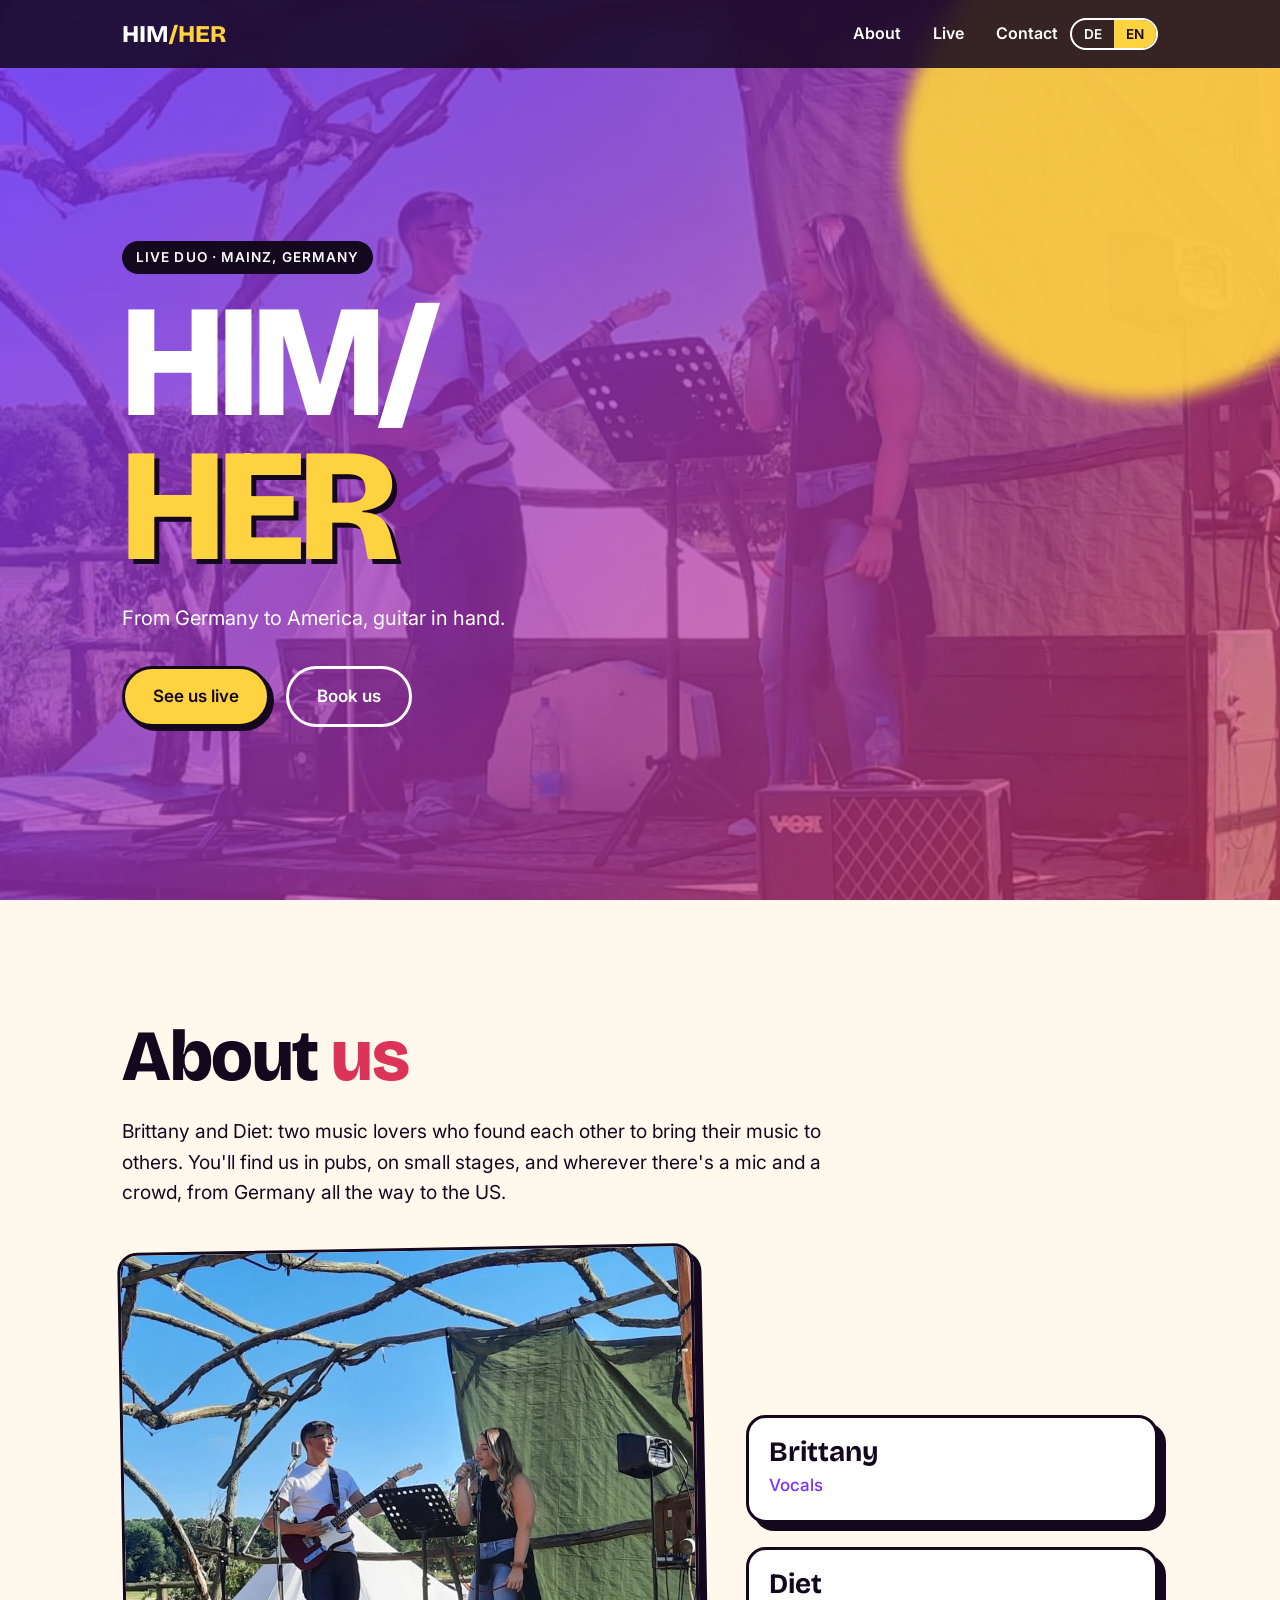
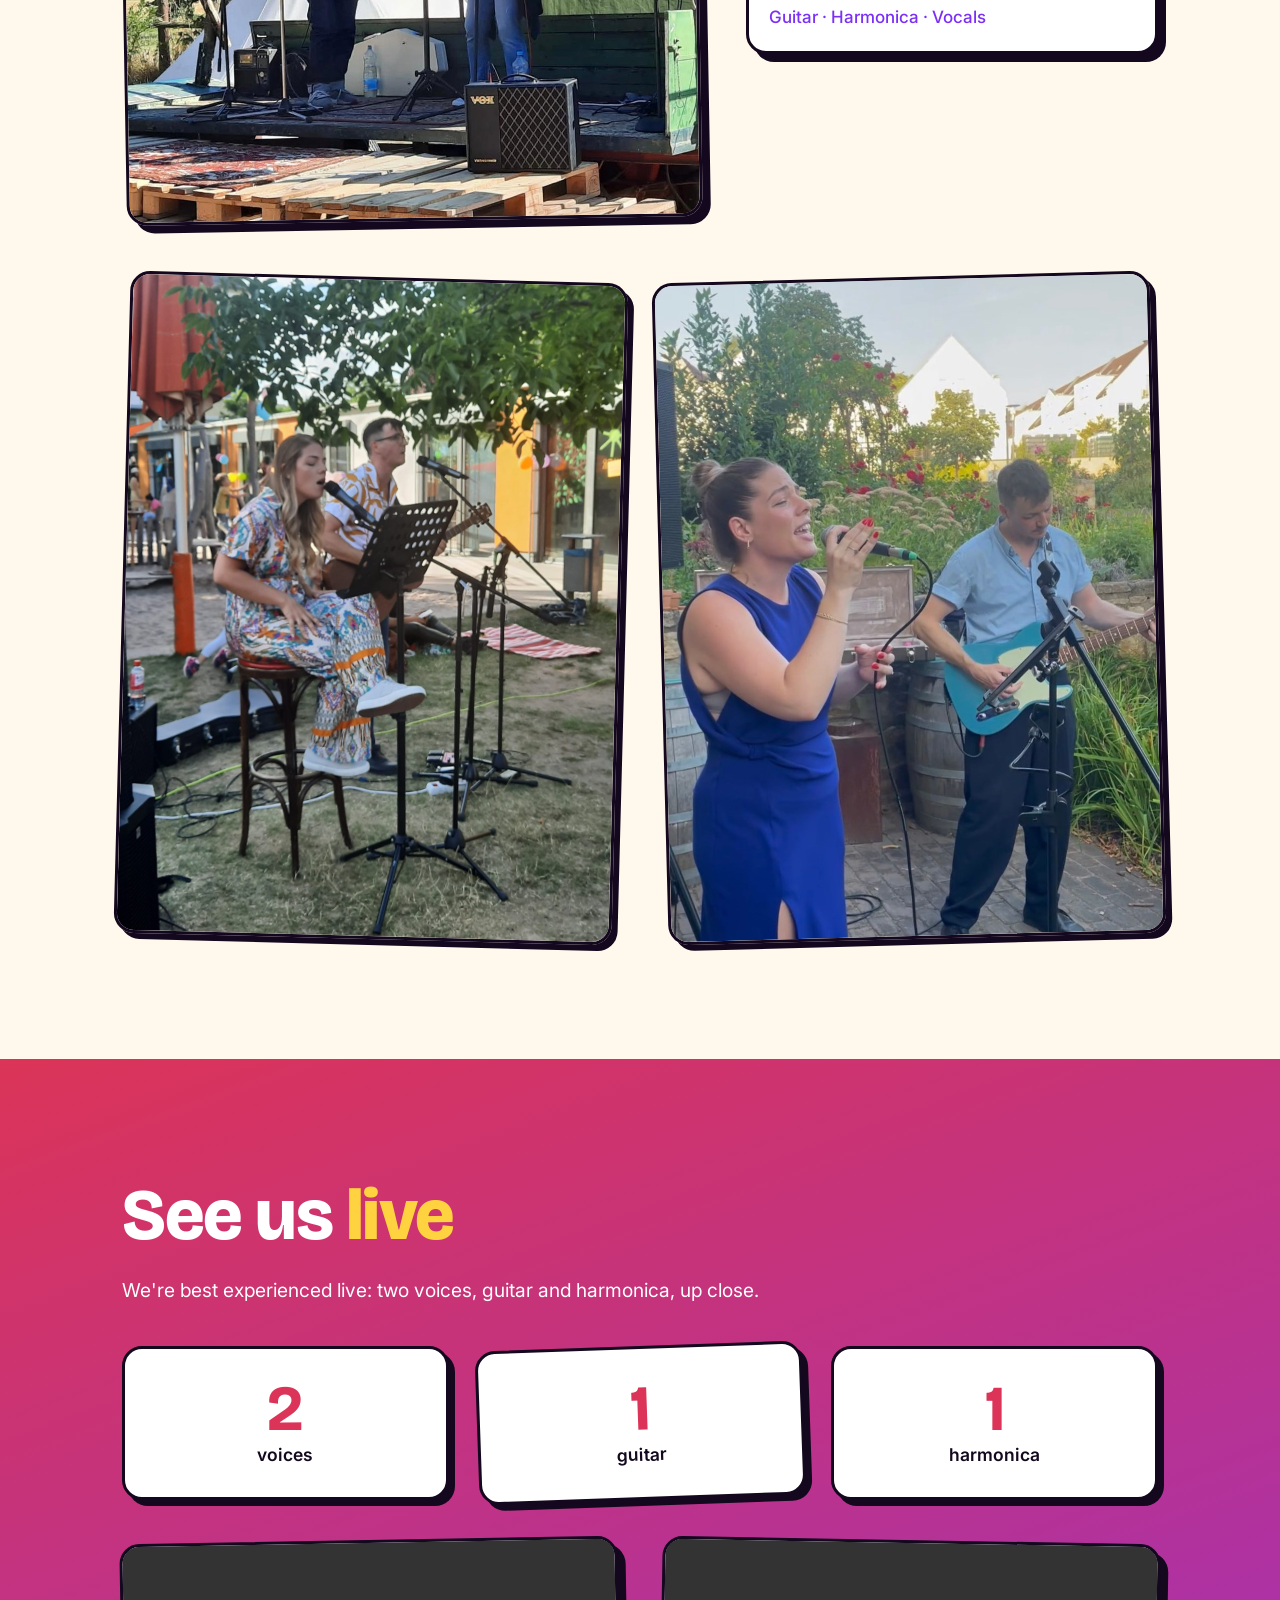
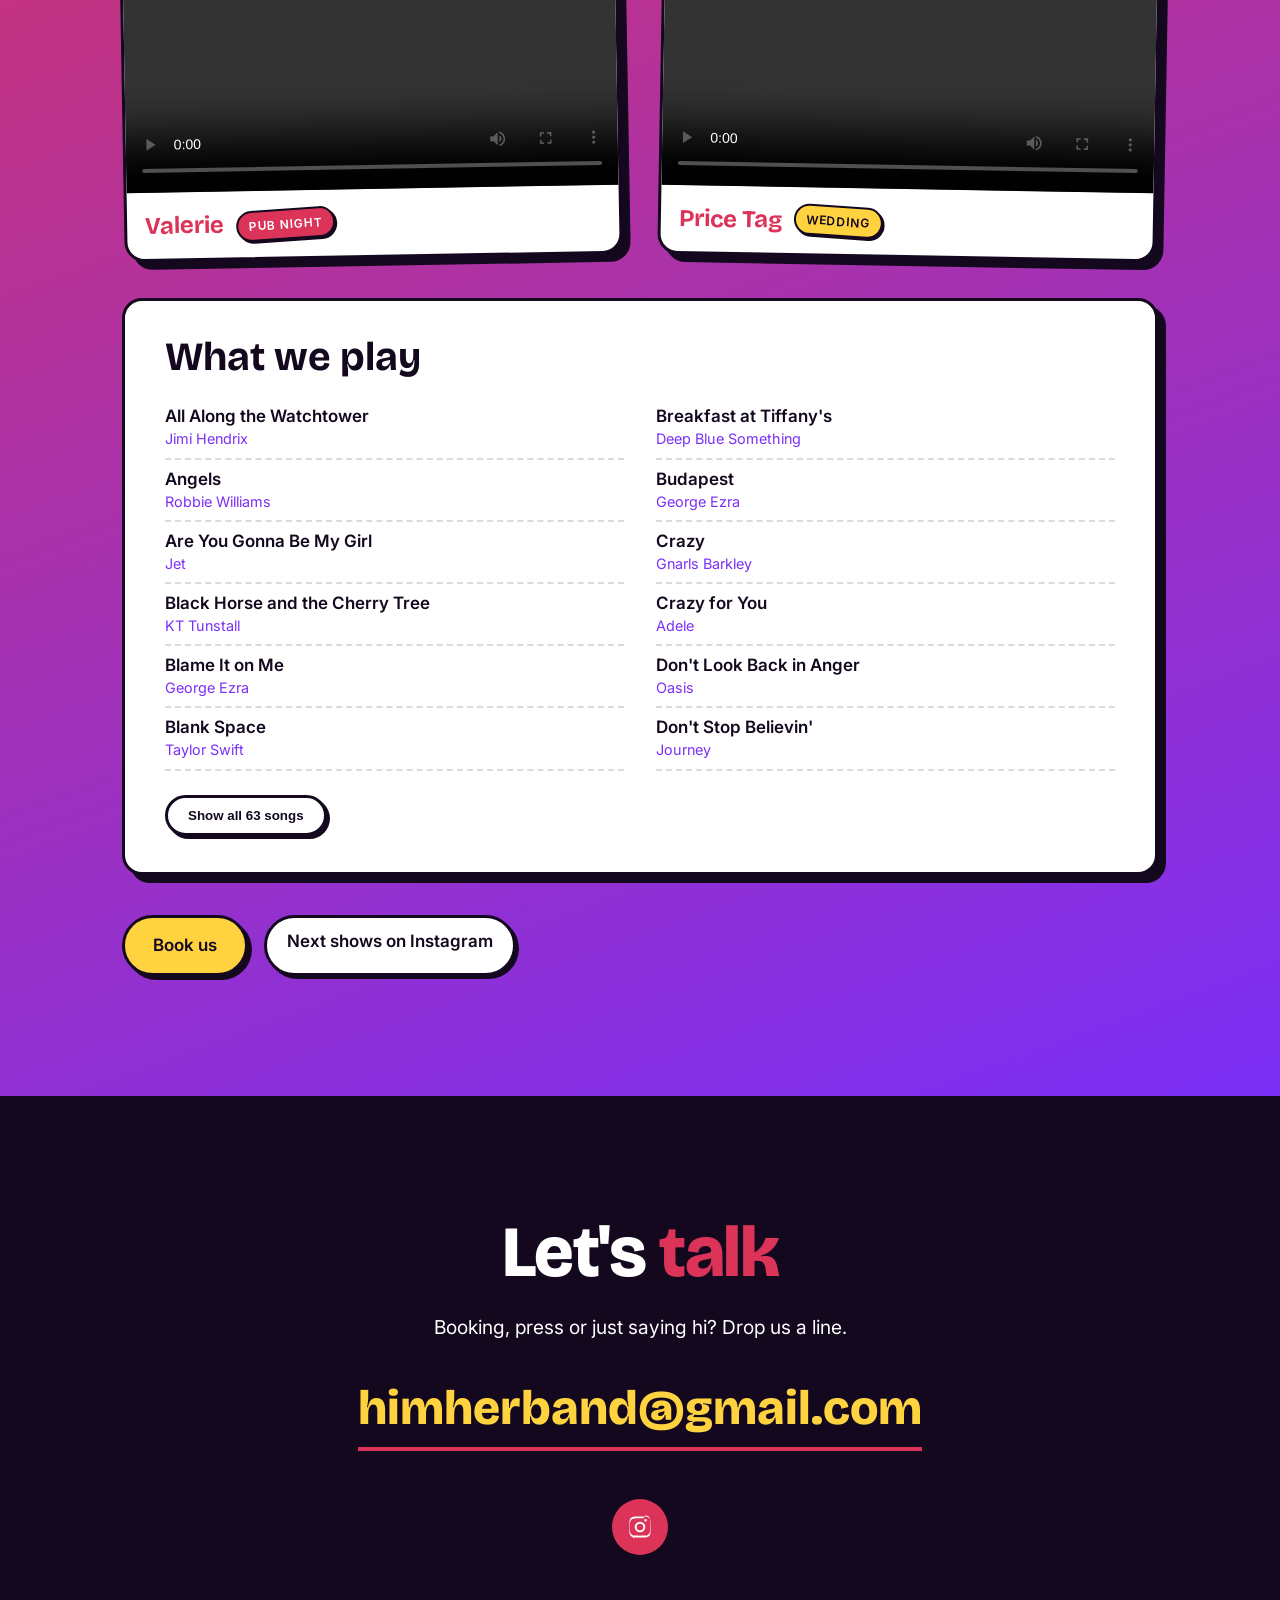
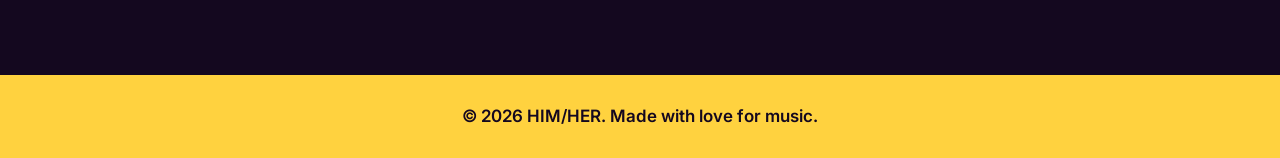
==== index.html @ ed35d8db "New HIM/HER one-pager: bilingual DE/EN, live videos, song list, photo gallery" ====
<!DOCTYPE html>
<html lang="de" data-lang="de" class="no-js">
<head>
  <meta charset="UTF-8">
  <meta name="viewport" content="width=device-width, initial-scale=1.0">
  <!-- EDIT: page title (the English title is in js/main.js) and description (shown in Google and link previews) -->
  <title>HIM/HER — Live-Duo aus Mainz</title>
  <meta name="description" content="HIM/HER: Live-Duo aus Mainz. Live music duo from Mainz, Germany. Listen, follow and book us.">

  <!-- Pick the language before the page draws, so English visitors don't see German flash up first -->
  <script>
    (function () {
      var lang;
      try { lang = localStorage.getItem("lang"); } catch (e) {}
      if (lang !== "de" && lang !== "en") {
        lang = (navigator.language || "de").toLowerCase().indexOf("de") === 0 ? "de" : "en";
      }
      document.documentElement.setAttribute("data-lang", lang);
      document.documentElement.setAttribute("lang", lang);
    })();
  </script>

  <link rel="preconnect" href="https://fonts.googleapis.com">
  <link rel="preconnect" href="https://fonts.gstatic.com" crossorigin>
  <link href="https://fonts.googleapis.com/css2?family=Bricolage+Grotesque:opsz,wght@12..96,700;12..96,800&family=Inter:wght@400;500;600&display=swap" rel="stylesheet">
  <link rel="stylesheet" href="css/style.css">

  <!-- Site icon (browser tab, bookmarks, phone home screen) -->
  <link rel="icon" type="image/png" sizes="96x96" href="images/favicon-96x96.png">
  <link rel="apple-touch-icon" href="images/apple-touch-icon-60x60.png">
</head>
<body>

  <!--
    HOW THE TWO LANGUAGES WORK
    Every text exists twice: <span lang="de">…</span> and <span lang="en">…</span>.
    The CSS hides the language that isn't selected. When you edit a text, change BOTH versions.
  -->

  <a class="skip-link" href="#main"><span lang="de">Zum Inhalt springen</span><span lang="en">Skip to content</span></a>

  <!-- ===== Header ===== -->
  <header class="site-header">
    <div class="container header-inner">
      <!-- EDIT: duo name / logo -->
      <a href="#top" class="logo">HIM<span>/HER</span></a>

      <div class="header-actions">
        <nav id="site-nav" class="site-nav" aria-label="Main">
          <ul>
            <li><a href="#about"><span lang="de">Über uns</span><span lang="en">About</span></a></li>
            <li><a href="#live">Live</a></li>
            <li><a href="#contact"><span lang="de">Kontakt</span><span lang="en">Contact</span></a></li>
          </ul>
        </nav>

        <div class="lang-switch" role="group" aria-label="Sprache / Language">
          <button type="button" data-set-lang="de">DE</button>
          <button type="button" data-set-lang="en">EN</button>
        </div>

        <button class="nav-toggle" aria-expanded="false" aria-controls="site-nav" aria-label="Menü öffnen">
          <span></span><span></span><span></span>
        </button>
      </div>
    </div>
  </header>

  <main id="main">

    <!-- ===== Hero ===== -->
    <section id="top" class="hero">
      <!-- EDIT: background video (muted, loops). Poster image shows while it loads. -->
      <video class="hero-video" autoplay loop muted playsinline poster="images/himher.jpg" aria-hidden="true">
        <source src="images/video.mp4" type="video/mp4">
      </video>
      <div class="hero-overlay" aria-hidden="true"></div>
      <div class="blob blob-1" aria-hidden="true"></div>
      <div class="container hero-inner">
        <!-- EDIT: genre / location line -->
        <p class="eyebrow"><span lang="de">Live-Duo · Mainz</span><span lang="en">Live Duo · Mainz, Germany</span></p>
        <!-- EDIT: duo name -->
        <h1 class="hero-title">HIM/<br><span>HER</span></h1>
        <!-- EDIT: tagline -->
        <p class="hero-tagline">
          <span lang="de">Von Mainz bis Amerika, mit Gitarre im Gepäck.</span>
          <span lang="en">From Germany to America, guitar in hand.</span>
        </p>
        <div class="hero-actions">
          <a href="#live" class="btn btn-primary"><span lang="de">Live erleben</span><span lang="en">See us live</span></a>
          <a href="#contact" class="btn btn-ghost"><span lang="de">Uns buchen</span><span lang="en">Book us</span></a>
        </div>
      </div>
    </section>

    <!-- ===== About ===== -->
    <section id="about" class="section section-light reveal">
      <div class="container">
        <h2 class="section-title">
          <span lang="de">Über <em>uns</em></span><span lang="en">About <em>us</em></span>
        </h2>
        <!-- EDIT: duo bio -->
        <p class="lead">
          <span lang="de">
            Brittany und Diet: zwei Musikliebhaber, die sich gefunden haben, um ihre Musik zu anderen zu bringen.
            Ihr findet uns in Pubs, auf kleinen Bühnen und überall, wo es ein Mikro und ein Publikum gibt,
            von Mainz bis in die USA.
          </span>
          <span lang="en">
            Brittany and Diet: two music lovers who found each other to bring their music to others.
            You'll find us in pubs, on small stages, and wherever there's a mic and a crowd,
            from Germany all the way to the US.
          </span>
        </p>

        <div class="about-grid">
          <figure class="band-photo">
            <img src="images/himher.jpg"
                 alt="HIM/HER auf einer Open-Air-Bühne: Diet an der E-Gitarre, Brittany am Mikrofon"
                 data-alt-de="HIM/HER auf einer Open-Air-Bühne: Diet an der E-Gitarre, Brittany am Mikrofon"
                 data-alt-en="HIM/HER on an open-air stage: Diet on electric guitar, Brittany singing"
                 loading="lazy">
          </figure>

          <div class="members">
            <!-- EDIT: names and instruments -->
            <article class="member-card">
              <h3>Brittany</h3>
              <p class="member-role">
                <span lang="de">Gesang</span>
                <span lang="en">Vocals</span>
              </p>
            </article>
            <article class="member-card">
              <h3>Diet</h3>
              <p class="member-role">
                <span lang="de">Gitarre · Mundharmonika · Gesang</span>
                <span lang="en">Guitar · Harmonica · Vocals</span>
              </p>
            </article>
          </div>
        </div>

        <!-- EDIT: more live photos -->
        <div class="photo-strip">
          <figure>
            <img src="images/live-open-air.jpg"
                 alt="Brittany singt auf einem Barhocker, dahinter Diet an der Akustikgitarre, bei einem Open-Air-Auftritt"
                 data-alt-de="Brittany singt auf einem Barhocker, dahinter Diet an der Akustikgitarre, bei einem Open-Air-Auftritt"
                 data-alt-en="Brittany singing on a bar stool with Diet on acoustic guitar behind her at an open-air gig"
                 loading="lazy">
          </figure>
          <figure>
            <img src="images/live-evening.jpg"
                 alt="Brittany im blauen Kleid am Mikrofon, Diet an der blauen E-Gitarre, bei einem Abendauftritt im Garten"
                 data-alt-de="Brittany im blauen Kleid am Mikrofon, Diet an der blauen E-Gitarre, bei einem Abendauftritt im Garten"
                 data-alt-en="Brittany in a blue dress at the mic, Diet on a blue electric guitar, at an evening garden gig"
                 loading="lazy">
          </figure>
        </div>
      </div>
    </section>

    <!-- ===== Live ===== -->
    <section id="live" class="section section-gradient reveal">
      <div class="container">
        <h2 class="section-title">
          <span lang="de">Live <em>erleben</em></span><span lang="en">See us <em>live</em></span>
        </h2>
        <p class="lead">
          <span lang="de">Am besten erlebt man uns live: zwei Stimmen, Gitarre und Mundharmonika, ganz nah dran.</span>
          <span lang="en">We're best experienced live: two voices, guitar and harmonica, up close.</span>
        </p>

        <ul class="live-facts">
          <li><strong>2</strong><span lang="de">Stimmen</span><span lang="en">voices</span></li>
          <li><strong>1</strong><span lang="de">Gitarre</span><span lang="en">guitar</span></li>
          <li><strong>1</strong><span lang="de">Mundharmonika</span><span lang="en">harmonica</span></li>
        </ul>

        <!-- EDIT: live clips. preload="metadata" = the video only downloads when someone presses play -->
        <div class="live-videos">
          <figure class="live-video">
            <video controls playsinline preload="metadata">
              <source src="images/live-valerie-pub.mp4#t=0.5" type="video/mp4">
            </video>
            <figcaption>
              <strong>Valerie</strong>
              <span class="tag" lang="de">Pub-Abend</span><span class="tag" lang="en">Pub night</span>
            </figcaption>
          </figure>
          <figure class="live-video">
            <video controls playsinline preload="metadata">
              <source src="images/live-price-tag-wedding.mp4#t=0.5" type="video/mp4">
            </video>
            <figcaption>
              <strong>Price Tag</strong>
              <span class="tag tag-yellow" lang="de">Hochzeit</span><span class="tag tag-yellow" lang="en">Wedding</span>
            </figcaption>
          </figure>
        </div>

        <!-- EDIT: song list (alphabetical). Add or remove <li> lines; update the "63" in the button text too. -->
        <div class="setlist-wrap">
          <h3 class="setlist-title">
            <span lang="de">Was wir spielen</span><span lang="en">What we play</span>
          </h3>
          <ol class="setlist" id="setlist">
            <li><strong>All Along the Watchtower</strong> <span class="artist">Jimi Hendrix</span></li>
            <li><strong>Angels</strong> <span class="artist">Robbie Williams</span></li>
            <li><strong>Are You Gonna Be My Girl</strong> <span class="artist">Jet</span></li>
            <li><strong>Black Horse and the Cherry Tree</strong> <span class="artist">KT Tunstall</span></li>
            <li><strong>Blame It on Me</strong> <span class="artist">George Ezra</span></li>
            <li><strong>Blank Space</strong> <span class="artist">Taylor Swift</span></li>
            <li><strong>Breakfast at Tiffany's</strong> <span class="artist">Deep Blue Something</span></li>
            <li><strong>Budapest</strong> <span class="artist">George Ezra</span></li>
            <li><strong>Crazy</strong> <span class="artist">Gnarls Barkley</span></li>
            <li><strong>Crazy for You</strong> <span class="artist">Adele</span></li>
            <li><strong>Don't Look Back in Anger</strong> <span class="artist">Oasis</span></li>
            <li><strong>Don't Stop Believin'</strong> <span class="artist">Journey</span></li>
            <li><strong>Faith</strong> <span class="artist">George Michael</span></li>
            <li><strong>Flowers</strong> <span class="artist">Miley Cyrus</span></li>
            <li><strong>Folsom Prison Blues</strong> <span class="artist">Johnny Cash</span></li>
            <li><strong>Follow Me</strong> <span class="artist">Uncle Kracker</span></li>
            <li><strong>Good Riddance (Time of Your Life)</strong> <span class="artist">Green Day</span></li>
            <li><strong>Hold My Girl</strong> <span class="artist">George Ezra</span></li>
            <li><strong>I Love Rock 'n' Roll</strong> <span class="artist">Joan Jett &amp; the Blackhearts</span></li>
            <li><strong>I Wanna Dance with Somebody</strong> <span class="artist">Whitney Houston</span></li>
            <li><strong>I Want It That Way</strong> <span class="artist">Backstreet Boys</span></li>
            <li><strong>I'm Not the Only One</strong> <span class="artist">Sam Smith</span></li>
            <li><strong>I'm Yours</strong> <span class="artist">Jason Mraz</span></li>
            <li><strong>Ironic</strong> <span class="artist">Alanis Morissette</span></li>
            <li><strong>Lean on Me</strong> <span class="artist">Bill Withers</span></li>
            <li><strong>Let Her Go</strong> <span class="artist">Passenger</span></li>
            <li><strong>Little Lion Man</strong> <span class="artist">Mumford &amp; Sons</span></li>
            <li><strong>Lonely Boy</strong> <span class="artist">The Black Keys</span></li>
            <li><strong>Love Yourself</strong> <span class="artist">Justin Bieber</span></li>
            <li><strong>Marry You</strong> <span class="artist">Bruno Mars</span></li>
            <li><strong>Memories</strong> <span class="artist">Maroon 5</span></li>
            <li><strong>Mr. Brightside</strong> <span class="artist">The Killers</span></li>
            <li><strong>New Rules</strong> <span class="artist">Dua Lipa</span></li>
            <li><strong>No Roots</strong> <span class="artist">Alice Merton</span></li>
            <li><strong>Otherside</strong> <span class="artist">Red Hot Chili Peppers</span></li>
            <li><strong>Pink Pony Club</strong> <span class="artist">Chappell Roan</span></li>
            <li><strong>Price Tag</strong> <span class="artist">Jessie J</span></li>
            <li><strong>Purple Haze</strong> <span class="artist">Jimi Hendrix</span></li>
            <li><strong>Rather Be</strong> <span class="artist">Clean Bandit</span></li>
            <li><strong>Riptide</strong> <span class="artist">Vance Joy</span></li>
            <li><strong>Rolling in the Deep</strong> <span class="artist">Adele</span></li>
            <li><strong>Save Tonight</strong> <span class="artist">Eagle-Eye Cherry</span></li>
            <li><strong>Scar Tissue</strong> <span class="artist">Red Hot Chili Peppers</span></li>
            <li><strong>Seven Nation Army</strong> <span class="artist">The White Stripes</span></li>
            <li><strong>Sex on Fire</strong> <span class="artist">Kings of Leon</span></li>
            <li><strong>Shallow</strong> <span class="artist">Lady Gaga &amp; Bradley Cooper</span></li>
            <li><strong>Shivers</strong> <span class="artist">Ed Sheeran</span></li>
            <li><strong>Smells Like Teen Spirit</strong> <span class="artist">Nirvana</span></li>
            <li><strong>Somebody to Love</strong> <span class="artist">Jefferson Airplane</span></li>
            <li><strong>Stargazing</strong> <span class="artist">Myles Smith</span></li>
            <li><strong>Stick Season</strong> <span class="artist">Noah Kahan</span></li>
            <li><strong>Sweet Child O' Mine</strong> <span class="artist">Guns N' Roses</span></li>
            <li><strong>The Best</strong> <span class="artist">Tina Turner</span></li>
            <li><strong>The Cave</strong> <span class="artist">Mumford &amp; Sons</span></li>
            <li><strong>Torn</strong> <span class="artist">Natalie Imbruglia</span></li>
            <li><strong>Valerie</strong> <span class="artist">Amy Winehouse</span></li>
            <li><strong>Wagon Wheel</strong> <span class="artist">Darius Rucker</span></li>
            <li><strong>Wake Me Up</strong> <span class="artist">Avicii</span></li>
            <li><strong>We Are Never Ever Getting Back Together</strong> <span class="artist">Taylor Swift</span></li>
            <li><strong>What I Like About You</strong> <span class="artist">The Romantics</span></li>
            <li><strong>When I Come Around</strong> <span class="artist">Green Day</span></li>
            <li><strong>Wondering Why</strong> <span class="artist">The Red Clay Strays</span></li>
            <li><strong>Zombie</strong> <span class="artist">The Cranberries</span></li>
            <li class="setlist-more"><span lang="de">… und noch viel mehr!</span><span lang="en">… and many more!</span></li>
          </ol>
          <button type="button" class="btn btn-chip setlist-toggle" aria-expanded="false" aria-controls="setlist">
            <span class="show-more"><span lang="de">Alle 63 Songs zeigen</span><span lang="en">Show all 63 songs</span></span>
            <span class="show-less"><span lang="de">Weniger zeigen</span><span lang="en">Show less</span></span>
          </button>
        </div>

        <div class="live-actions">
          <a href="#contact" class="btn btn-primary"><span lang="de">Uns buchen</span><span lang="en">Book us</span></a>
          <a href="https://www.instagram.com/himherduo/" target="_blank" rel="noopener" class="btn btn-chip">
            <span lang="de">Nächste Auftritte auf Instagram</span><span lang="en">Next shows on Instagram</span>
          </a>
        </div>
      </div>
    </section>

    <!-- ===== Contact ===== -->
    <section id="contact" class="section section-dark reveal">
      <div class="container contact-inner">
        <h2 class="section-title">
          <span lang="de">Schreibt <em>uns</em></span><span lang="en">Let's <em>talk</em></span>
        </h2>
        <p class="lead">
          <span lang="de">Booking, Presse oder einfach Hallo sagen? Wir freuen uns auf eure Nachricht.</span>
          <span lang="en">Booking, press or just saying hi? Drop us a line.</span>
        </p>

        <!-- EDIT: booking email (change it in both places) -->
        <a href="mailto:himherband@gmail.com" class="email-link">himherband@gmail.com</a>

        <!-- EDIT: social profile URLs -->
        <ul class="socials" aria-label="Social media">
          <li>
            <a href="https://www.instagram.com/himherduo/" target="_blank" rel="noopener" aria-label="Instagram">
              <svg viewBox="0 0 24 24" aria-hidden="true"><path d="M12 2.2c3.2 0 3.6 0 4.8.1 1.2.1 1.8.2 2.2.4.6.2 1 .5 1.4.9.4.4.7.8.9 1.4.2.4.4 1.1.4 2.2.1 1.3.1 1.6.1 4.8s0 3.6-.1 4.8c-.1 1.2-.2 1.8-.4 2.2-.2.6-.5 1-.9 1.4-.4.4-.8.7-1.4.9-.4.2-1.1.4-2.2.4-1.3.1-1.6.1-4.8.1s-3.6 0-4.8-.1c-1.2-.1-1.8-.2-2.2-.4-.6-.2-1-.5-1.4-.9-.4-.4-.7-.8-.9-1.4-.2-.4-.4-1.1-.4-2.2C2.2 15.6 2.2 15.2 2.2 12s0-3.6.1-4.8c.1-1.2.2-1.8.4-2.2.2-.6.5-1 .9-1.4.4-.4.8-.7 1.4-.9.4-.2 1.1-.4 2.2-.4C8.4 2.2 8.8 2.2 12 2.2zm0 1.8c-3.1 0-3.5 0-4.7.1-1.1.1-1.7.2-2.1.4-.5.2-.9.4-1.3.8-.4.4-.6.8-.8 1.3-.2.4-.3 1-.4 2.1C2.6 9.9 2.6 10.3 2.6 12s0 2.1.1 3.3c.1 1.1.2 1.7.4 2.1.2.5.4.9.8 1.3.4.4.8.6 1.3.8.4.2 1 .3 2.1.4 1.2.1 1.6.1 4.7.1s3.5 0 4.7-.1c1.1-.1 1.7-.2 2.1-.4.5-.2.9-.4 1.3-.8.4-.4.6-.8.8-1.3.2-.4.3-1 .4-2.1.1-1.2.1-1.6.1-4.7s0-3.5-.1-4.7c-.1-1.1-.2-1.7-.4-2.1-.2-.5-.4-.9-.8-1.3-.4-.4-.8-.6-1.3-.8-.4-.2-1-.3-2.1-.4C15.5 4 15.1 4 12 4zm0 3.1a4.9 4.9 0 1 1 0 9.8 4.9 4.9 0 0 1 0-9.8zm0 8a3.1 3.1 0 1 0 0-6.2 3.1 3.1 0 0 0 0 6.2zm5.1-8.2a1.15 1.15 0 1 1 0-2.3 1.15 1.15 0 0 1 0 2.3z"/></svg>
            </a>
          </li>
        </ul>
      </div>
    </section>

  </main>

  <!-- ===== Footer ===== -->
  <footer class="site-footer">
    <div class="container">
      <!-- EDIT: duo name -->
      <p>© <span id="year"></span> HIM/HER. <span lang="de">Mit Liebe zur Musik gemacht.</span><span lang="en">Made with love for music.</span></p>
    </div>
  </footer>

  <script src="js/main.js"></script>
</body>
</html>
---- css/style.css ----
/* =========================================================
   Duo one-pager styles
   Change the colors and fonts below to restyle the whole site.
   ========================================================= */
:root {
  --pink:   #db3458; /* HIM/HER brand pink from the old site */
  --violet: #7b2ff7;
  --yellow: #ffd23f;
  --ink:    #14081f;
  --cream:  #fff8ec;

  --font-display: "Bricolage Grotesque", "Arial Black", sans-serif;
  --font-body: "Inter", system-ui, -apple-system, "Segoe UI", sans-serif;

  --radius: 20px;
  --max-width: 1100px;
  --header-height: 68px;
}

/* ---------- Languages ----------
   Every text exists as <span lang="de"> and <span lang="en">.
   Hide whichever language is not selected on <html data-lang="…">. */
html[data-lang="de"] body [lang="en"],
html[data-lang="en"] body [lang="de"] { display: none !important; }

.section-title em { font-style: normal; }

/* ---------- Base ---------- */
*,
*::before,
*::after { box-sizing: border-box; }

html { scroll-behavior: smooth; scroll-padding-top: var(--header-height); }

body {
  margin: 0;
  font-family: var(--font-body);
  font-size: 1.0625rem;
  line-height: 1.6;
  color: var(--ink);
  background: var(--cream);
  overflow-x: hidden;
}

img { max-width: 100%; display: block; }

a { color: inherit; }

h1, h2, h3 { font-family: var(--font-display); line-height: 1; margin: 0; }

:focus-visible {
  outline: 3px solid var(--yellow);
  outline-offset: 3px;
  border-radius: 6px;
}

.container {
  width: 100%;
  max-width: var(--max-width);
  margin-inline: auto;
  padding-inline: 20px;
}

.skip-link {
  position: absolute;
  left: 12px;
  top: -60px;
  z-index: 100;
  padding: 10px 16px;
  background: var(--yellow);
  color: var(--ink);
  font-weight: 600;
  border-radius: 10px;
}
.skip-link:focus { top: 12px; }

/* ---------- Buttons ---------- */
.btn {
  display: inline-block;
  padding: 14px 28px;
  border-radius: 999px;
  font-weight: 600;
  text-decoration: none;
  border: 3px solid var(--ink);
  transition: transform .15s ease, box-shadow .15s ease;
}
.btn:hover { transform: translate(-3px, -3px); }

.btn-primary {
  background: var(--yellow);
  color: var(--ink);
  box-shadow: 4px 4px 0 var(--ink);
}
.btn-primary:hover { box-shadow: 7px 7px 0 var(--ink); }

.btn-ghost {
  background: transparent;
  color: #fff;
  border-color: #fff;
}
.btn-ghost:hover { box-shadow: 5px 5px 0 #fff; }

.btn-chip {
  padding: 10px 20px;
  background: #fff;
  color: var(--ink);
  box-shadow: 3px 3px 0 var(--ink);
}
.btn-chip:hover { box-shadow: 6px 6px 0 var(--ink); }

/* ---------- Header ---------- */
.site-header {
  position: fixed;
  inset: 0 0 auto 0;
  z-index: 50;
  height: var(--header-height);
  background: rgba(20, 8, 31, .85);
  backdrop-filter: blur(10px);
  color: #fff;
}

.header-inner {
  height: 100%;
  display: flex;
  align-items: center;
  justify-content: space-between;
}

.logo {
  font-family: var(--font-display);
  font-size: 1.5rem;
  font-weight: 800;
  text-decoration: none;
}
.logo span { color: var(--yellow); }

.header-actions {
  display: flex;
  align-items: center;
  gap: 12px;
}

/* DE | EN switch */
.lang-switch {
  display: flex;
  border: 2px solid #fff;
  border-radius: 999px;
  overflow: hidden;
}
.lang-switch button {
  padding: 6px 12px;
  background: none;
  border: 0;
  color: #fff;
  font: 600 .85rem var(--font-body);
  cursor: pointer;
}
.lang-switch button[aria-pressed="true"] {
  background: var(--yellow);
  color: var(--ink);
}

.nav-toggle {
  display: flex;
  flex-direction: column;
  gap: 5px;
  padding: 10px;
  background: none;
  border: 0;
  cursor: pointer;
}
.nav-toggle span {
  width: 26px;
  height: 3px;
  background: #fff;
  border-radius: 2px;
  transition: transform .2s ease, opacity .2s ease;
}
.nav-toggle[aria-expanded="true"] span:nth-child(1) { transform: translateY(8px) rotate(45deg); }
.nav-toggle[aria-expanded="true"] span:nth-child(2) { opacity: 0; }
.nav-toggle[aria-expanded="true"] span:nth-child(3) { transform: translateY(-8px) rotate(-45deg); }

.site-nav {
  position: absolute;
  top: var(--header-height);
  left: 0;
  right: 0;
  background: var(--ink);
  display: none;
}
.site-nav.is-open { display: block; }

.site-nav ul {
  list-style: none;
  margin: 0;
  padding: 12px 20px 24px;
}
.site-nav a {
  display: block;
  padding: 12px 0;
  font-family: var(--font-display);
  font-size: 1.5rem;
  text-decoration: none;
}
.site-nav a:hover { color: var(--yellow); }

/* ---------- Hero ---------- */
.hero {
  position: relative;
  min-height: 100vh;
  min-height: 100svh;
  display: flex;
  align-items: center;
  padding-top: var(--header-height);
  color: #fff;
  background: var(--ink);
  overflow: hidden;
}

.hero-video {
  position: absolute;
  inset: 0;
  width: 100%;
  height: 100%;
  object-fit: cover;
}

/* Colored tint over the video so the text stays readable */
.hero-overlay {
  position: absolute;
  inset: 0;
  background: linear-gradient(135deg, rgba(123, 47, 247, .8) 0%, rgba(219, 52, 88, .65) 100%);
}

.blob {
  position: absolute;
  border-radius: 50%;
  filter: blur(8px);
  opacity: .9;
  animation: float 9s ease-in-out infinite;
}
.blob-1 {
  width: 320px; height: 320px;
  background: var(--yellow);
  top: -80px; right: -100px;
}

@keyframes float {
  0%, 100% { transform: translate(0, 0) scale(1); }
  50%      { transform: translate(-20px, 25px) scale(1.08); }
}

.hero-inner { position: relative; z-index: 1; }

.eyebrow {
  display: inline-block;
  margin: 0 0 16px;
  padding: 6px 14px;
  background: var(--ink);
  border-radius: 999px;
  font-size: .85rem;
  font-weight: 600;
  letter-spacing: .08em;
  text-transform: uppercase;
}

.hero-title {
  font-size: clamp(4rem, 17vw, 10rem);
  font-weight: 800;
  letter-spacing: -.03em;
  line-height: .9;
}
.hero-title span {
  color: var(--yellow);
  text-shadow: 5px 5px 0 var(--ink);
}

.hero-tagline {
  max-width: 32ch;
  margin: 24px 0 32px;
  font-size: 1.25rem;
}

.hero-actions { display: flex; flex-wrap: wrap; gap: 16px; }

/* ---------- Sections ---------- */
.section { padding: 88px 0; }

.section-title {
  font-size: clamp(2.75rem, 9vw, 4.5rem);
  font-weight: 800;
  letter-spacing: -.02em;
  margin-bottom: 24px;
}

.lead { max-width: 60ch; font-size: 1.2rem; margin: 0 0 40px; }

.section-light { background: var(--cream); }
.section-light .section-title em { color: var(--pink); }

.section-gradient {
  color: #fff;
  background: linear-gradient(160deg, var(--pink) 0%, var(--violet) 100%);
}
.section-gradient .section-title em { color: var(--yellow); }

.section-dark { background: var(--ink); color: #fff; }
.section-dark .section-title em { color: var(--pink); }

/* ---------- About ---------- */
.about-grid {
  display: grid;
  grid-template-columns: 1fr;
  gap: 32px;
}

.band-photo {
  margin: 0;
  border: 3px solid var(--ink);
  border-radius: var(--radius);
  box-shadow: 8px 8px 0 var(--ink);
  overflow: hidden;
  transform: rotate(-1deg);
}
.band-photo img { width: 100%; height: auto; }

/* Two extra live photos under the band photo, side by side on every screen size */
.photo-strip {
  display: grid;
  grid-template-columns: 1fr 1fr;
  gap: 20px;
  margin-top: 40px;
}
.photo-strip figure {
  margin: 0;
  border: 3px solid var(--ink);
  border-radius: var(--radius);
  box-shadow: 6px 6px 0 var(--ink);
  overflow: hidden;
}
.photo-strip figure:nth-child(odd)  { transform: rotate(1.5deg); }
.photo-strip figure:nth-child(even) { transform: rotate(-1.5deg); }
.photo-strip img {
  width: 100%;
  aspect-ratio: 3 / 4;
  object-fit: cover;
}

.members {
  display: grid;
  grid-template-columns: 1fr 1fr;
  gap: 20px;
  align-content: center;
}

.member-card {
  padding: 20px;
  background: #fff;
  border: 3px solid var(--ink);
  border-radius: var(--radius);
  box-shadow: 8px 8px 0 var(--ink);
  transition: transform .2s ease;
}
.member-card:nth-child(odd):hover  { transform: rotate(-1.5deg); }
.member-card:nth-child(even):hover { transform: rotate(1.5deg); }

.member-photo {
  width: 100%;
  aspect-ratio: 4 / 3;
  object-fit: cover;
  border-radius: calc(var(--radius) - 8px);
  margin-bottom: 16px;
}

.placeholder {
  display: grid;
  place-items: center;
  font-family: var(--font-display);
  font-size: 5rem;
  font-weight: 800;
  color: #fff;
}
.placeholder.pink   { background: linear-gradient(135deg, var(--pink), var(--yellow)); }
.placeholder.violet { background: linear-gradient(135deg, var(--violet), var(--pink)); }

.member-card h3 { font-size: 1.75rem; }
.member-role { margin: 6px 0 0; font-weight: 500; color: var(--violet); }

/* ---------- Live ---------- */
.live-facts {
  list-style: none;
  display: grid;
  grid-template-columns: repeat(3, 1fr);
  gap: 14px;
  margin: 0 0 40px;
  padding: 0;
}
.live-facts li {
  display: flex;
  flex-direction: column;
  align-items: center;
  padding: 18px 8px;
  background: #fff;
  color: var(--ink);
  font-weight: 600;
  font-size: .9rem;
  text-align: center;
  hyphens: auto; /* lets long words like "Mundharmonika" break on narrow phones */
  overflow-wrap: anywhere;
  border: 3px solid var(--ink);
  border-radius: var(--radius);
  box-shadow: 6px 6px 0 var(--ink);
}
.live-facts li:nth-child(2) { transform: rotate(-2deg); }
.live-facts strong {
  font-family: var(--font-display);
  font-size: clamp(2.5rem, 10vw, 4rem);
  line-height: 1;
  color: var(--pink);
}

/* Live clips: stacked on phones, side by side from 768px.
   Works for both portrait (phone) and landscape videos. */
.live-videos {
  display: grid;
  grid-template-columns: 1fr;
  gap: 32px;
  margin: 0 0 40px;
}
.live-video {
  margin: 0;
  background: #fff;
  color: var(--ink);
  border: 3px solid var(--ink);
  border-radius: var(--radius);
  box-shadow: 8px 8px 0 var(--ink);
  overflow: hidden;
}
.live-video:nth-child(odd)  { transform: rotate(-1deg); }
.live-video:nth-child(even) { transform: rotate(1deg); }
.live-video video {
  display: block;
  width: 100%;
  max-height: 70vh;
  background: var(--ink);
}
.live-video figcaption {
  display: flex;
  flex-wrap: wrap;
  align-items: baseline;
  gap: 4px 12px;
  padding: 14px 18px;
  font-weight: 500;
}
.live-video figcaption strong {
  font-family: var(--font-display);
  font-size: 1.5rem;
  color: var(--pink);
}

/* Sticker-style label next to the song title */
.tag {
  align-self: center;
  padding: 4px 10px;
  background: var(--pink);
  color: #fff;
  font-size: .75rem;
  font-weight: 600;
  letter-spacing: .08em;
  text-transform: uppercase;
  border: 2px solid var(--ink);
  border-radius: 999px;
  box-shadow: 2px 2px 0 var(--ink);
  transform: rotate(-3deg);
}
.tag-yellow {
  background: var(--yellow);
  color: var(--ink);
  transform: rotate(3deg);
}

/* Song list: a white card, 1 column on phones, 2-3 on bigger screens.
   With JS, only the first 12 songs show until "Show all" is pressed. */
.setlist-wrap {
  margin: 0 0 40px;
  padding: 24px 20px;
  background: #fff;
  color: var(--ink);
  border: 3px solid var(--ink);
  border-radius: var(--radius);
  box-shadow: 8px 8px 0 var(--ink);
}
.setlist-title {
  font-size: clamp(1.75rem, 6vw, 2.5rem);
  margin-bottom: 20px;
}
.setlist {
  list-style: none;
  margin: 0 0 24px;
  padding: 0;
  columns: 1;
  column-gap: 32px;
}
.setlist li {
  break-inside: avoid;
  padding: 8px 0;
  border-bottom: 2px dashed rgba(20, 8, 31, .15);
  line-height: 1.3;
}
.setlist strong { display: block; font-weight: 600; }
.setlist .artist { font-size: .9rem; color: var(--violet); }
.setlist .setlist-more {
  border-bottom: 0;
  font-family: var(--font-display);
  font-size: 1.25rem;
  color: var(--pink);
}

html:not(.no-js) .setlist:not(.is-expanded) li:nth-child(n+13) { display: none; }
.no-js .setlist-toggle { display: none; }
.setlist-toggle[aria-expanded="true"] .show-more,
.setlist-toggle[aria-expanded="false"] .show-less { display: none; }

.live-actions { display: flex; flex-wrap: wrap; gap: 16px; }

/* ---------- Contact ---------- */
.contact-inner { text-align: center; }
.contact-inner .lead { margin-inline: auto; margin-bottom: 28px; }

.email-link {
  display: inline-block;
  font-family: var(--font-display);
  font-size: clamp(1.4rem, 6vw, 3rem);
  font-weight: 800;
  color: var(--yellow);
  text-decoration: none;
  word-break: break-all;
  border-bottom: 4px solid var(--pink);
}
.email-link:hover { color: #fff; }

.socials {
  list-style: none;
  display: flex;
  justify-content: center;
  flex-wrap: wrap;
  gap: 16px;
  margin: 48px 0 0;
  padding: 0;
}
.socials a {
  display: grid;
  place-items: center;
  width: 56px;
  height: 56px;
  border-radius: 50%;
  background: var(--pink);
  transition: transform .15s ease, background .15s ease;
}
.socials a:hover { background: var(--violet); transform: translateY(-4px) rotate(-8deg); }
.socials svg { width: 26px; height: 26px; fill: #fff; }

/* ---------- Footer ---------- */
.site-footer {
  padding: 28px 0;
  background: var(--yellow);
  color: var(--ink);
  font-weight: 600;
  text-align: center;
}
.site-footer p { margin: 0; }

/* ---------- Scroll reveal ---------- */
.reveal .container {
  opacity: 0;
  transform: translateY(40px);
  transition: opacity .7s ease, transform .7s ease;
}
.reveal.is-visible .container { opacity: 1; transform: none; }
/* Without JS, show everything */
.no-js .reveal .container { opacity: 1; transform: none; }

/* ---------- Tablet & desktop ---------- */
@media (min-width: 768px) {
  .container { padding-inline: 32px; }

  .nav-toggle { display: none; }

  .site-nav {
    position: static;
    display: block;
    background: none;
  }
  .site-nav ul { display: flex; gap: 32px; padding: 0; }
  .site-nav a { padding: 0; font-family: var(--font-body); font-size: 1rem; font-weight: 600; }

  .section { padding: 120px 0; }

  .about-grid { grid-template-columns: 1.4fr 1fr; gap: 48px; align-items: center; }
  .members { grid-template-columns: 1fr; gap: 24px; }

  .live-facts { gap: 28px; }
  .live-facts li { padding: 28px 12px; font-size: 1.1rem; }
  .live-videos { grid-template-columns: 1fr 1fr; gap: 40px; align-items: start; }
  .setlist-wrap { padding: 36px 40px; }
  .setlist { columns: 2; }
  .photo-strip { gap: 40px; margin-top: 56px; }

  .blob-1 { width: 480px; height: 480px; }
}

/* ---------- Reduced motion ---------- */
@media (prefers-reduced-motion: reduce) {
  html { scroll-behavior: auto; }
  *, *::before, *::after {
    animation: none !important;
    transition: none !important;
  }
  .reveal .container { opacity: 1; transform: none; }
}
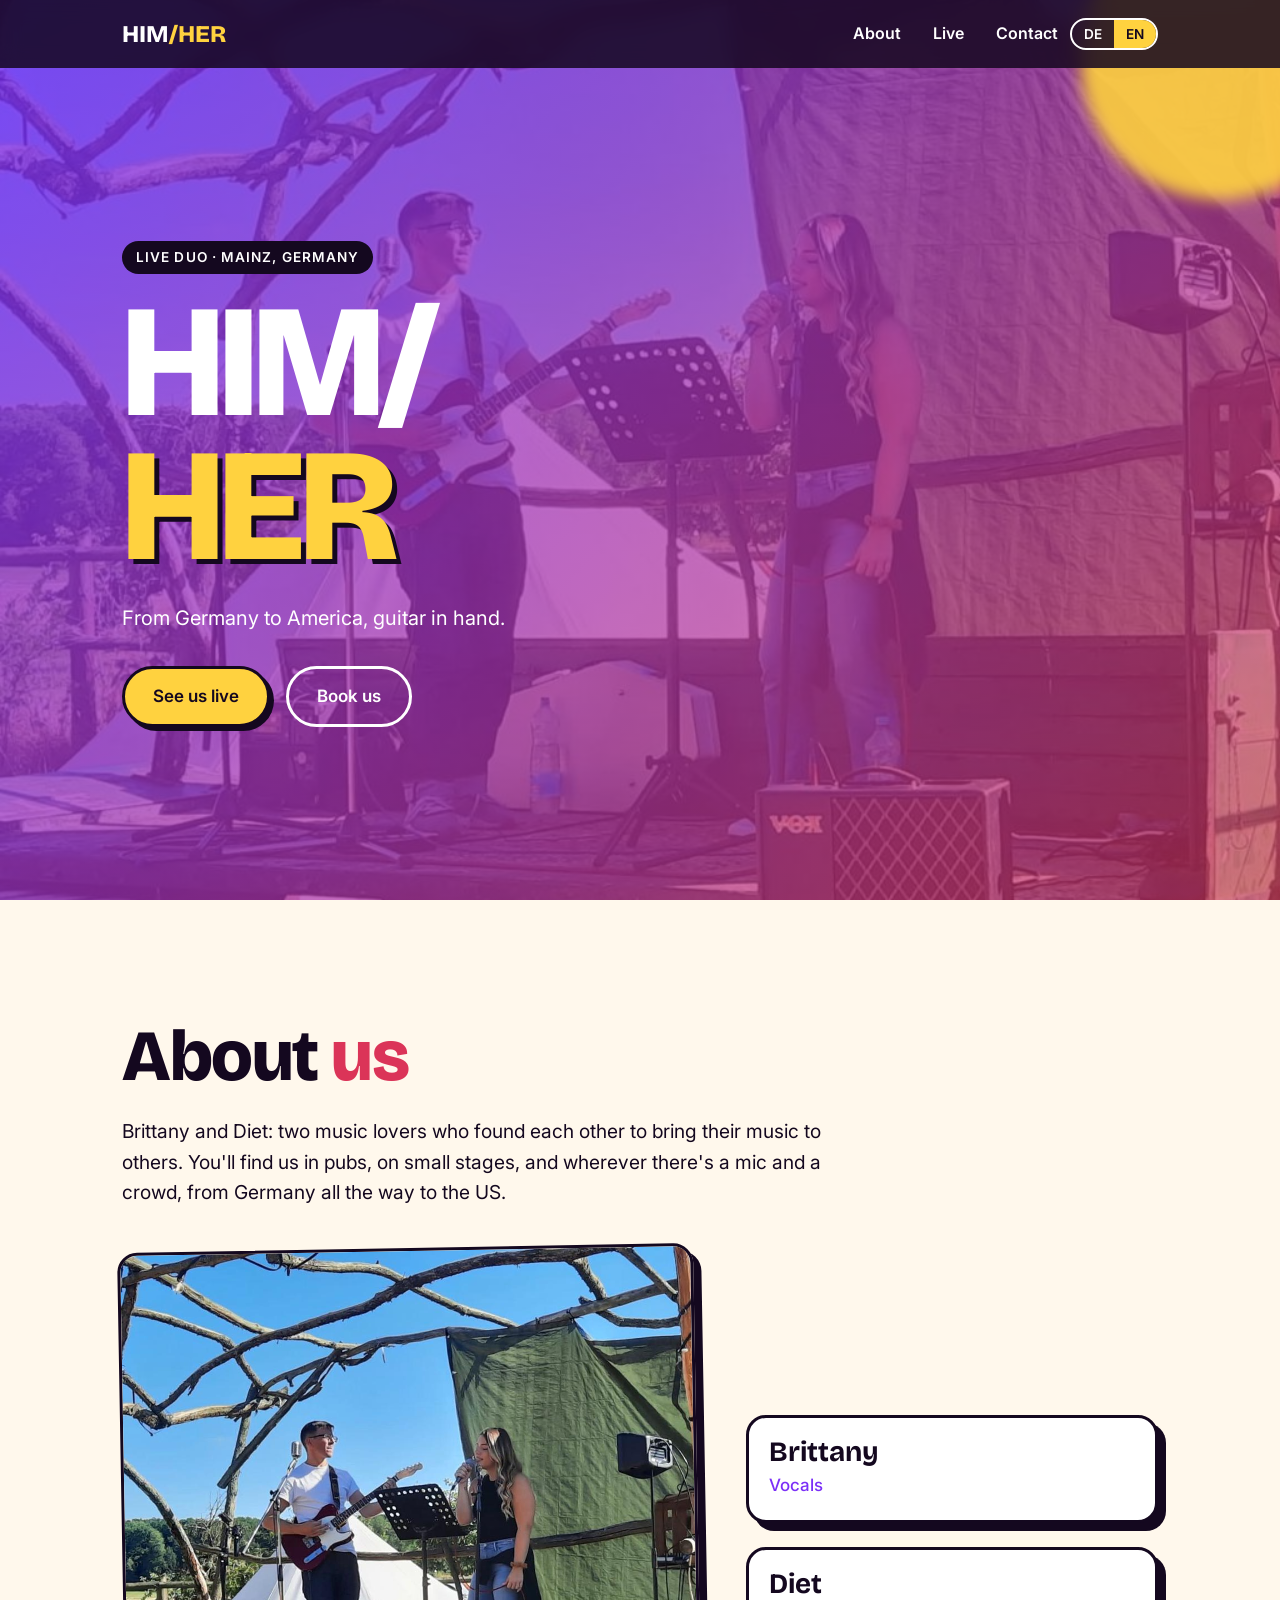
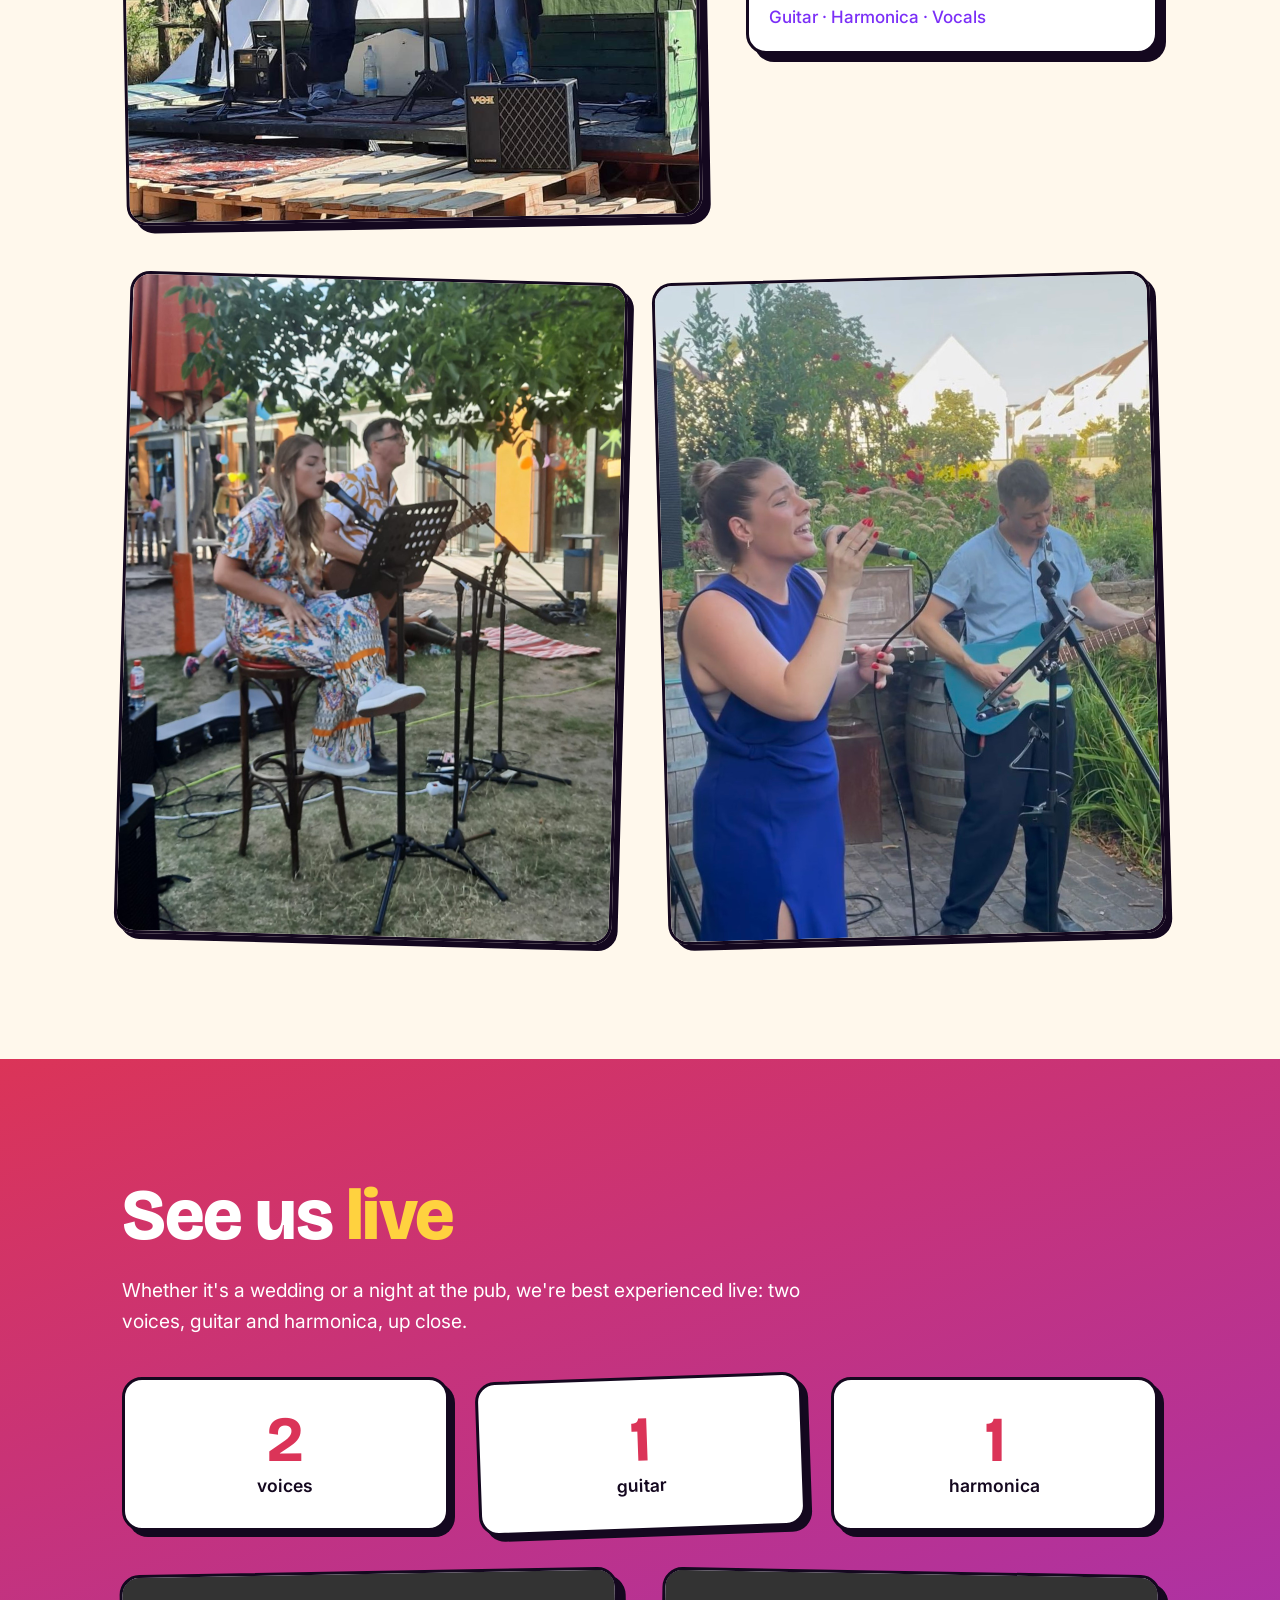
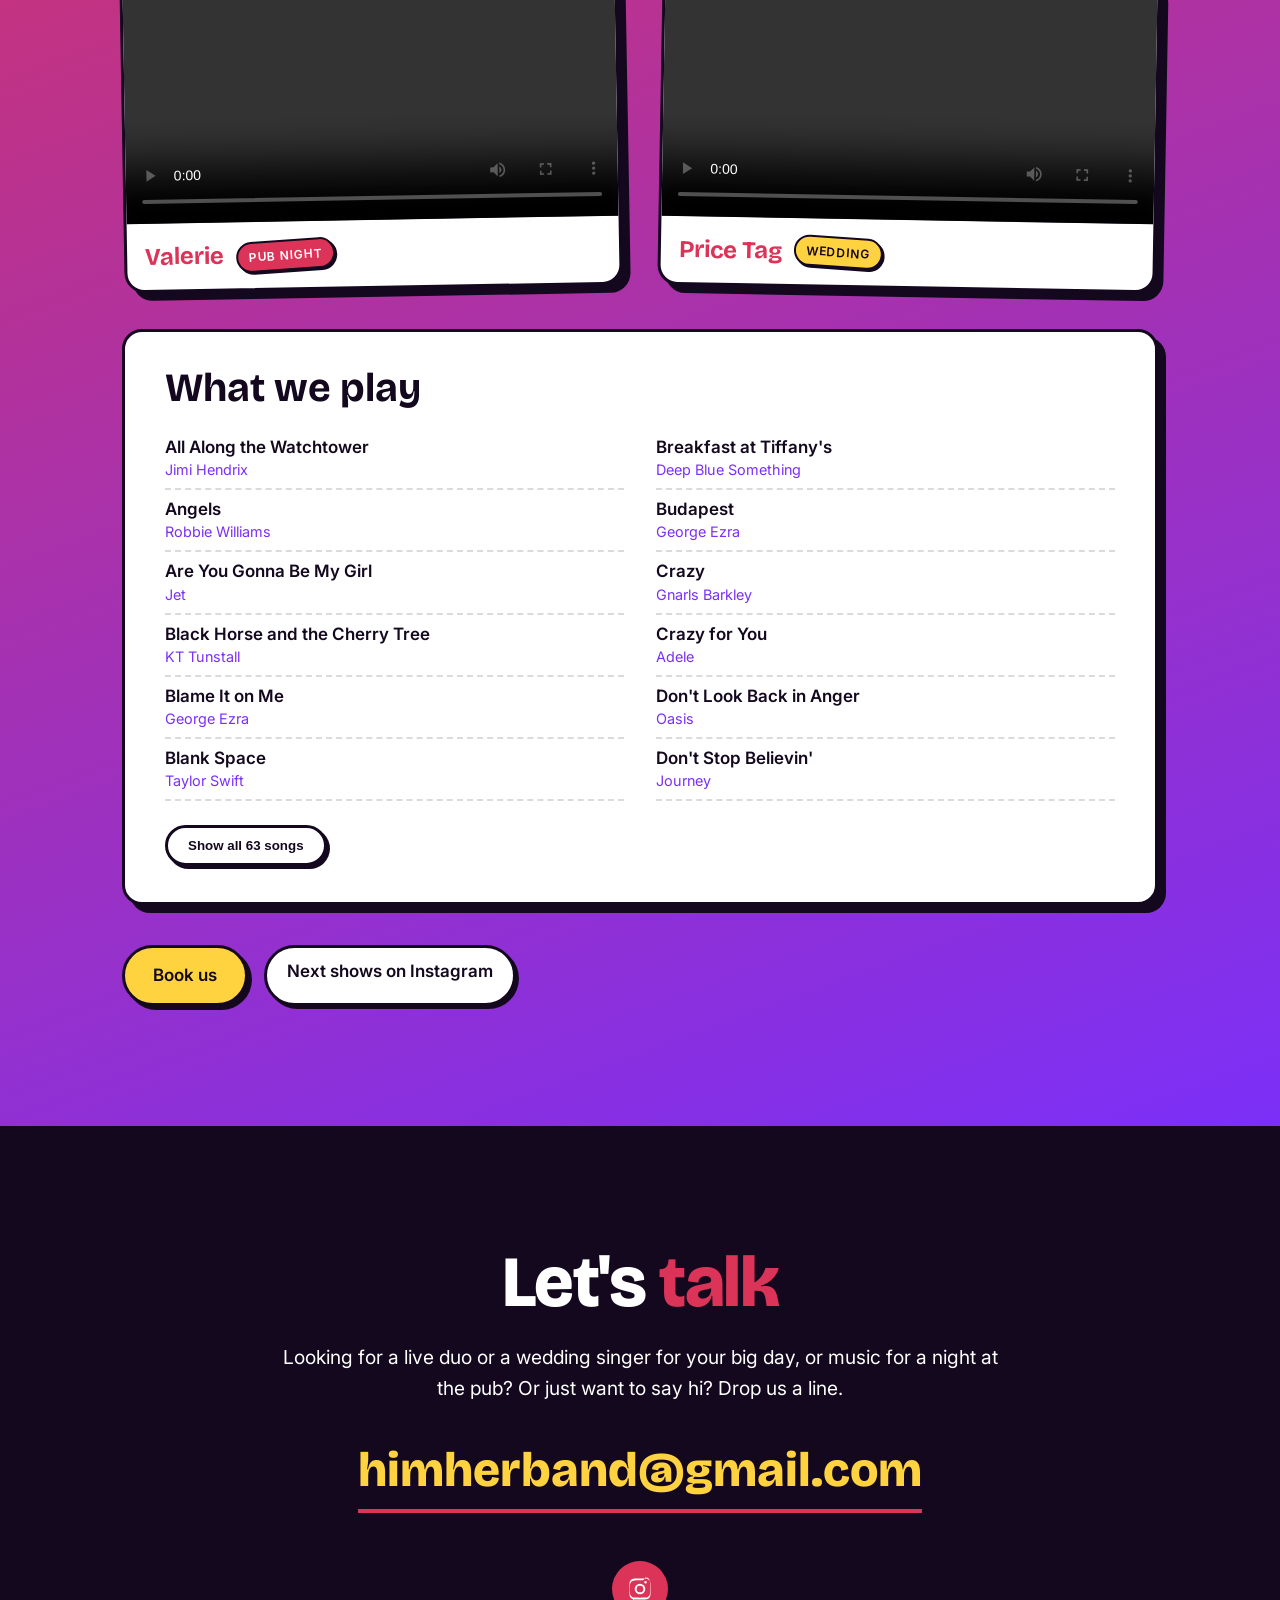
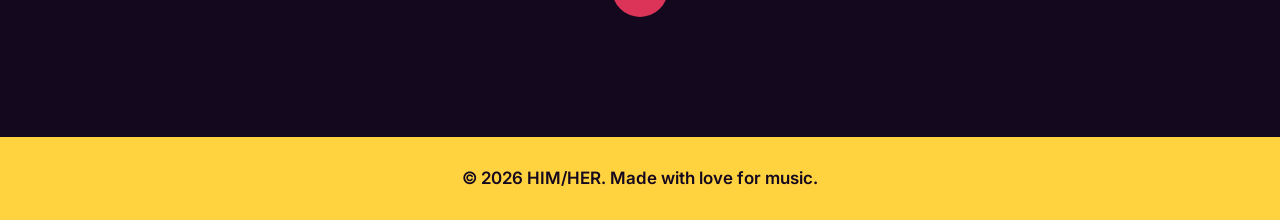
==== commit adf51177: "Smaller hero circle and SEO: keyword title/description, structured data, link preview, robots.txt, s" ====
--- a/index.html
+++ b/index.html
@@ -4,8 +4,42 @@
   <meta charset="UTF-8">
   <meta name="viewport" content="width=device-width, initial-scale=1.0">
   <!-- EDIT: page title (the English title is in js/main.js) and description (shown in Google and link previews) -->
-  <title>HIM/HER — Live-Duo aus Mainz</title>
-  <meta name="description" content="HIM/HER: Live-Duo aus Mainz. Live music duo from Mainz, Germany. Listen, follow and book us.">
+  <title>HIM/HER — Live-Duo für Hochzeiten &amp; Pubs aus Mainz</title>
+  <meta name="description" content="HIM/HER ist ein Live-Duo aus Mainz: Gesang, Gitarre und Mundharmonika für eure Hochzeit oder den Pub-Abend. Live music duo and wedding singer from Germany, also playing in the US.">
+  <link rel="canonical" href="https://himherduo.com/">
+
+  <!-- Link preview when the page is shared (WhatsApp, Instagram, Facebook …) -->
+  <meta property="og:type" content="website">
+  <meta property="og:url" content="https://himherduo.com/">
+  <meta property="og:title" content="HIM/HER — Live-Duo aus Mainz">
+  <meta property="og:description" content="Gesang, Gitarre und Mundharmonika für Hochzeiten und Pub-Abende. Live duo for weddings and pubs, from Germany to America.">
+  <meta property="og:image" content="https://himherduo.com/images/himher.jpg">
+  <meta property="og:locale" content="de_DE">
+  <meta property="og:locale:alternate" content="en_US">
+  <meta name="twitter:card" content="summary_large_image">
+
+  <!-- Structured data: a machine-readable profile of the band for Google -->
+  <script type="application/ld+json">
+  {
+    "@context": "https://schema.org",
+    "@type": "MusicGroup",
+    "name": "HIM/HER",
+    "alternateName": "HIM/HER Duo",
+    "url": "https://himherduo.com/",
+    "image": "https://himherduo.com/images/himher.jpg",
+    "logo": "https://himherduo.com/images/favicon-96x96.png",
+    "description": "Live-Duo aus Mainz für Hochzeiten und Pub-Abende: Gesang, Gitarre und Mundharmonika. Live music duo for weddings and pubs, playing in Germany and the US.",
+    "genre": ["Pop", "Rock", "Cover"],
+    "email": "himherband@gmail.com",
+    "foundingLocation": { "@type": "Place", "name": "Mainz, Germany" },
+    "areaServed": ["Mainz", "Germany", "United States"],
+    "sameAs": ["https://www.instagram.com/himherduo/"],
+    "member": [
+      { "@type": "OrganizationRole", "roleName": "Vocals", "member": { "@type": "Person", "name": "Brittany" } },
+      { "@type": "OrganizationRole", "roleName": "Guitar, harmonica, vocals", "member": { "@type": "Person", "name": "Diet" } }
+    ]
+  }
+  </script>
 
   <!-- Pick the language before the page draws, so English visitors don't see German flash up first -->
   <script>
@@ -168,8 +202,8 @@
           <span lang="de">Live <em>erleben</em></span><span lang="en">See us <em>live</em></span>
         </h2>
         <p class="lead">
-          <span lang="de">Am besten erlebt man uns live: zwei Stimmen, Gitarre und Mundharmonika, ganz nah dran.</span>
-          <span lang="en">We're best experienced live: two voices, guitar and harmonica, up close.</span>
+          <span lang="de">Ob Hochzeit oder Pub-Abend: Am besten erlebt man uns live. Zwei Stimmen, Gitarre und Mundharmonika, ganz nah dran.</span>
+          <span lang="en">Whether it's a wedding or a night at the pub, we're best experienced live: two voices, guitar and harmonica, up close.</span>
         </p>
 
         <ul class="live-facts">
@@ -293,8 +327,8 @@
           <span lang="de">Schreibt <em>uns</em></span><span lang="en">Let's <em>talk</em></span>
         </h2>
         <p class="lead">
-          <span lang="de">Booking, Presse oder einfach Hallo sagen? Wir freuen uns auf eure Nachricht.</span>
-          <span lang="en">Booking, press or just saying hi? Drop us a line.</span>
+          <span lang="de">Ihr sucht ein Live-Duo für eure Hochzeit oder Musik für den Pub-Abend? Oder wollt einfach Hallo sagen? Wir freuen uns auf eure Nachricht.</span>
+          <span lang="en">Looking for a live duo or a wedding singer for your big day, or music for a night at the pub? Or just want to say hi? Drop us a line.</span>
         </p>
 
         <!-- EDIT: booking email (change it in both places) -->
--- a/css/style.css
+++ b/css/style.css
@@ -239,10 +239,11 @@
   opacity: .9;
   animation: float 9s ease-in-out infinite;
 }
+/* Small decorative circle tucked into the top-right corner (kept small so it doesn't hide faces in the video) */
 .blob-1 {
-  width: 320px; height: 320px;
+  width: 190px; height: 190px;
   background: var(--yellow);
-  top: -80px; right: -100px;
+  top: -60px; right: -60px;
 }
 
 @keyframes float {
@@ -606,7 +607,7 @@
   .setlist { columns: 2; }
   .photo-strip { gap: 40px; margin-top: 56px; }
 
-  .blob-1 { width: 480px; height: 480px; }
+  .blob-1 { width: 280px; height: 280px; top: -80px; right: -80px; }
 }
 
 /* ---------- Reduced motion ---------- */
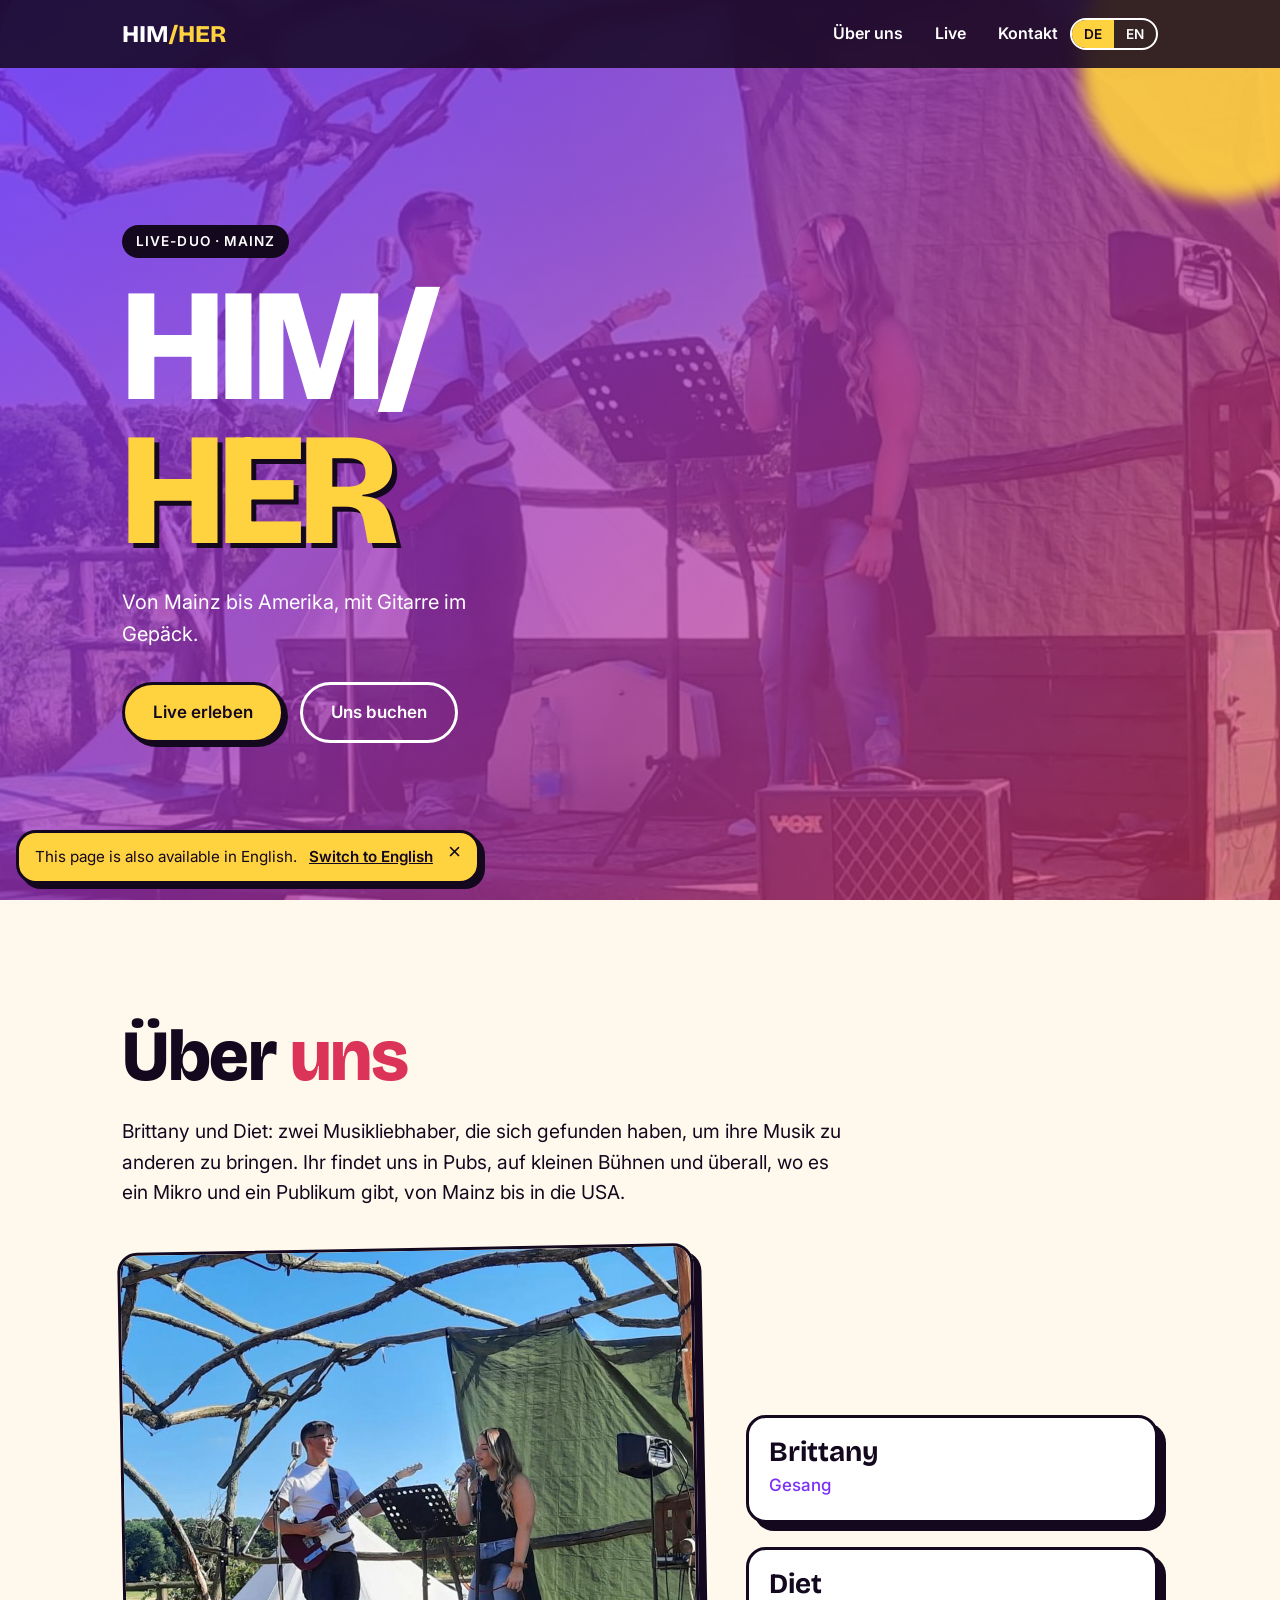
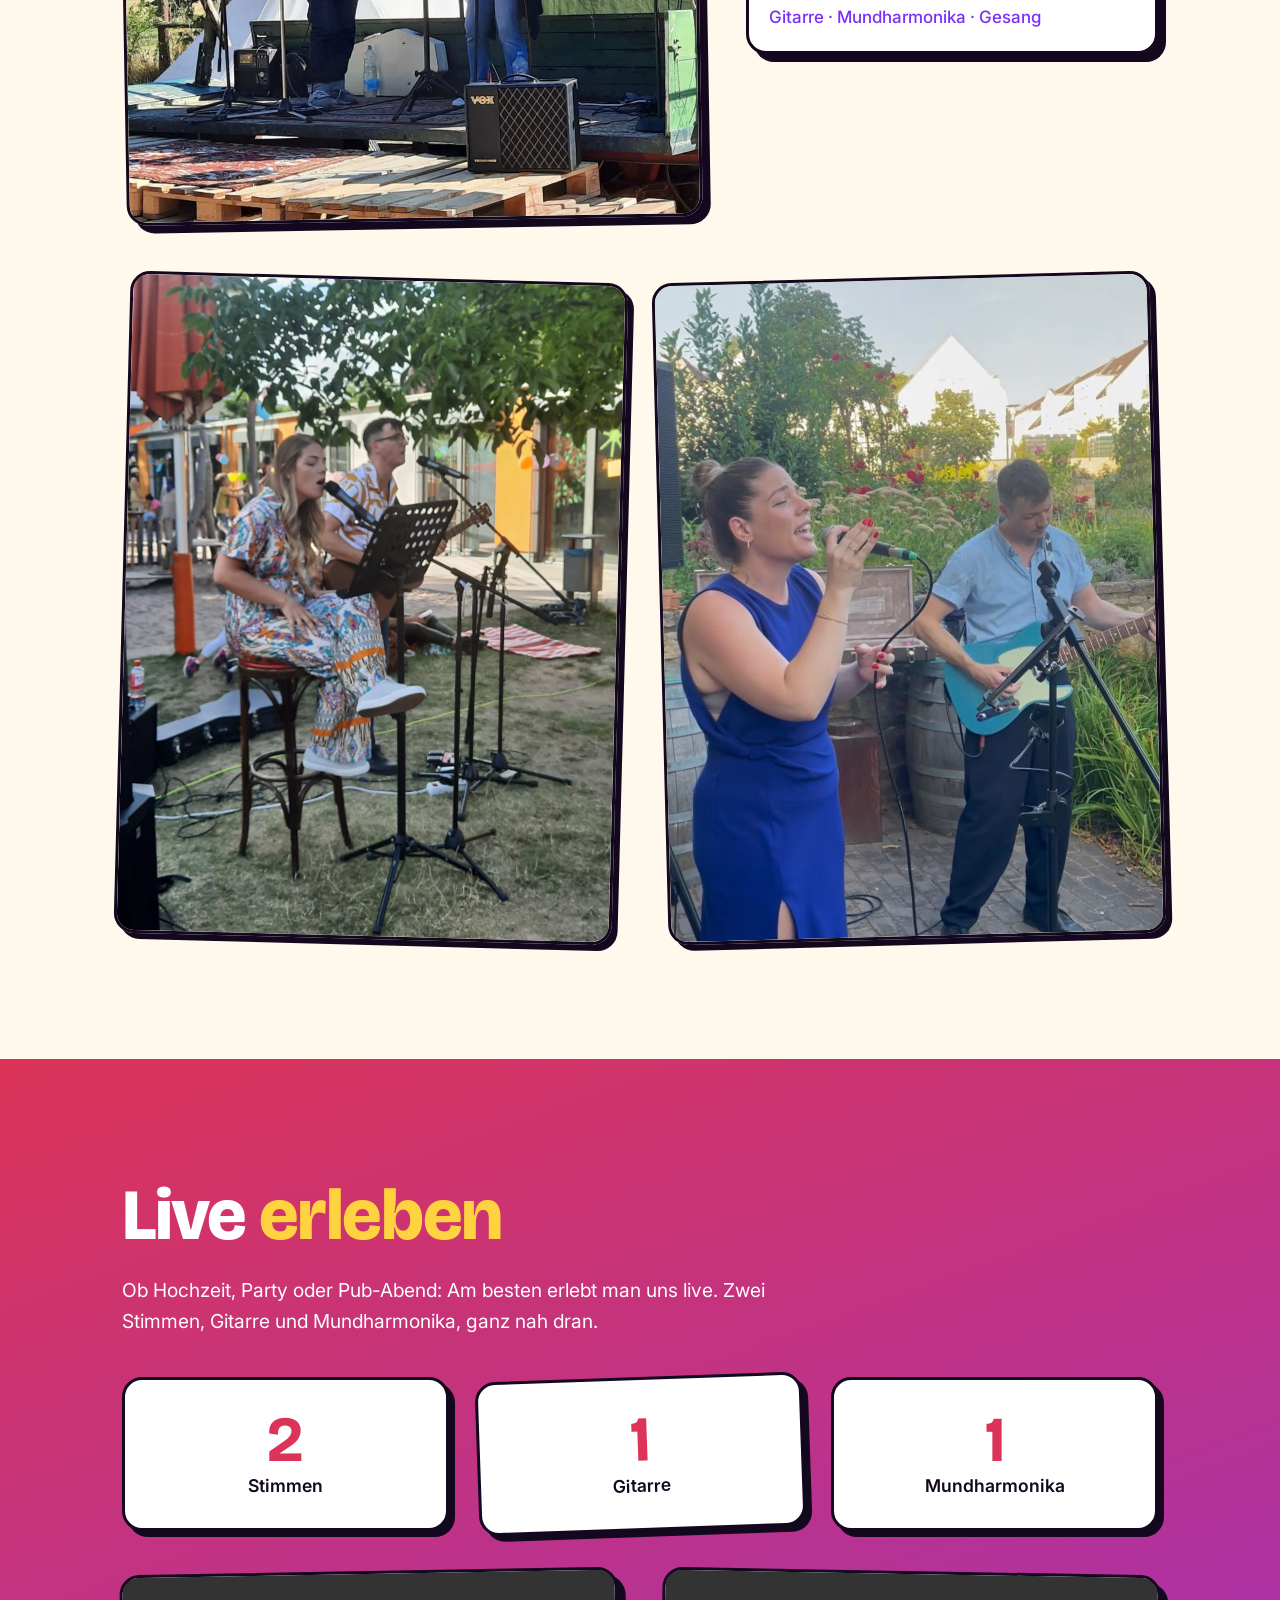
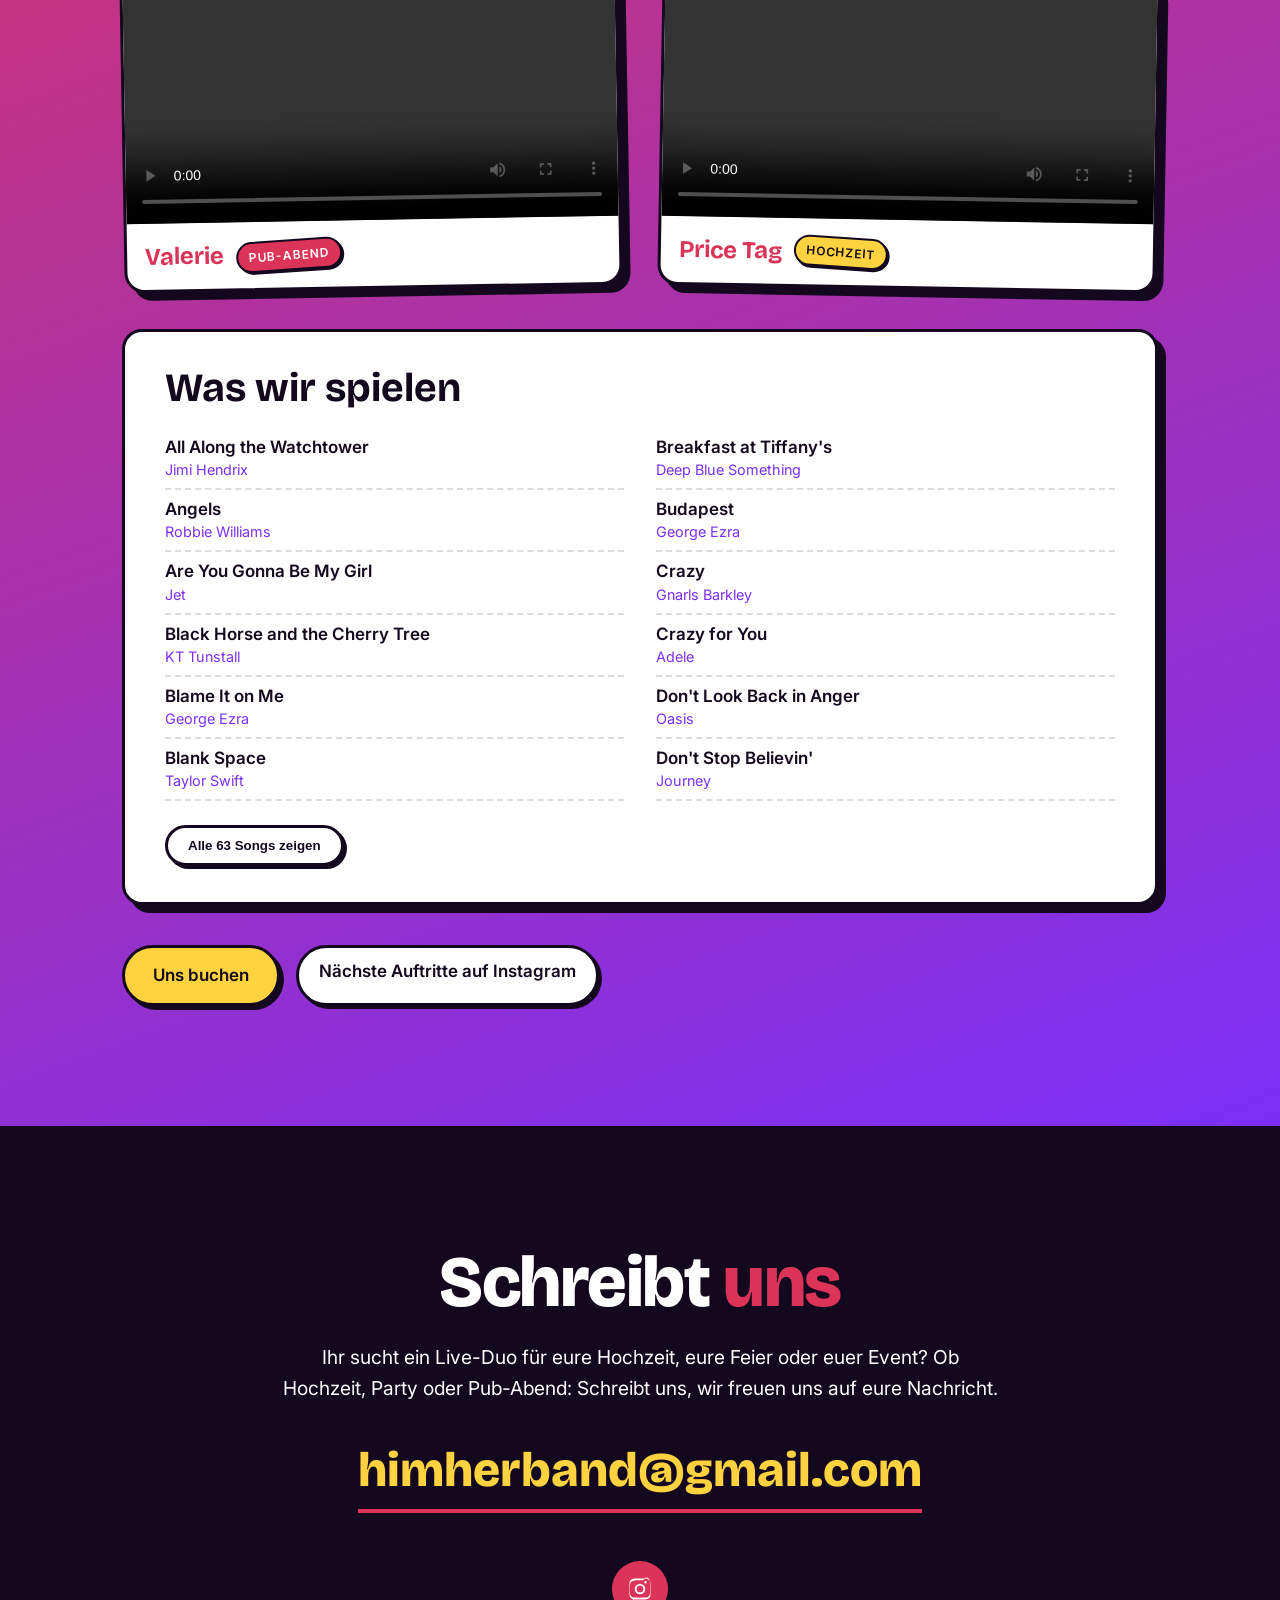
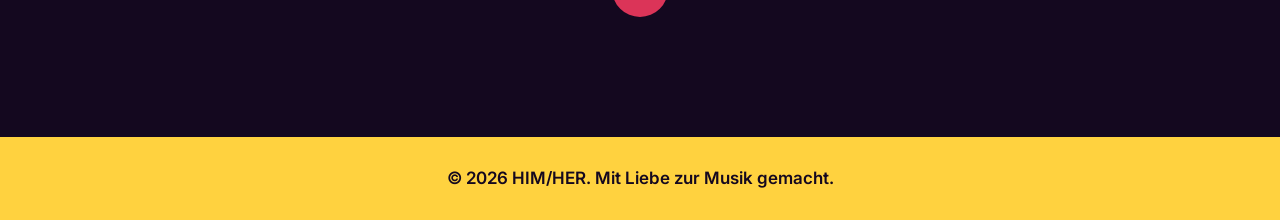
==== commit 94f434e8: "Split into separate German (/) and English (/en/) pages with hreflang; broaden copy to weddings, par" ====
--- a/index.html
+++ b/index.html
@@ -1,18 +1,27 @@
 <!DOCTYPE html>
-<html lang="de" data-lang="de" class="no-js">
+<html lang="de" class="no-js">
 <head>
   <meta charset="UTF-8">
   <meta name="viewport" content="width=device-width, initial-scale=1.0">
-  <!-- EDIT: page title (the English title is in js/main.js) and description (shown in Google and link previews) -->
-  <title>HIM/HER — Live-Duo für Hochzeiten &amp; Pubs aus Mainz</title>
-  <meta name="description" content="HIM/HER ist ein Live-Duo aus Mainz: Gesang, Gitarre und Mundharmonika für eure Hochzeit oder den Pub-Abend. Live music duo and wedding singer from Germany, also playing in the US.">
+  <!--
+    GERMAN page (https://himherduo.com/). The English version is en/index.html.
+    Both files have the same structure: when you change something here, change it there too.
+  -->
+  <!-- EDIT: title and description (shown in Google results) -->
+  <title>HIM/HER — Live-Duo für Hochzeiten &amp; Events aus Mainz</title>
+  <meta name="description" content="HIM/HER ist ein Live-Duo aus Mainz: Gesang, Gitarre und Mundharmonika für Hochzeiten, Feiern, Events und Pub-Abende. Wir spielen in Deutschland und den USA.">
   <link rel="canonical" href="https://himherduo.com/">
+
+  <!-- The same page in both languages (tells Google which version to show to whom) -->
+  <link rel="alternate" hreflang="de" href="https://himherduo.com/">
+  <link rel="alternate" hreflang="en" href="https://himherduo.com/en/">
+  <link rel="alternate" hreflang="x-default" href="https://himherduo.com/en/">
 
   <!-- Link preview when the page is shared (WhatsApp, Instagram, Facebook …) -->
   <meta property="og:type" content="website">
   <meta property="og:url" content="https://himherduo.com/">
   <meta property="og:title" content="HIM/HER — Live-Duo aus Mainz">
-  <meta property="og:description" content="Gesang, Gitarre und Mundharmonika für Hochzeiten und Pub-Abende. Live duo for weddings and pubs, from Germany to America.">
+  <meta property="og:description" content="Gesang, Gitarre und Mundharmonika für Hochzeiten, Feiern, Events und Pub-Abende. Von Mainz bis Amerika.">
   <meta property="og:image" content="https://himherduo.com/images/himher.jpg">
   <meta property="og:locale" content="de_DE">
   <meta property="og:locale:alternate" content="en_US">
@@ -28,7 +37,7 @@
     "url": "https://himherduo.com/",
     "image": "https://himherduo.com/images/himher.jpg",
     "logo": "https://himherduo.com/images/favicon-96x96.png",
-    "description": "Live-Duo aus Mainz für Hochzeiten und Pub-Abende: Gesang, Gitarre und Mundharmonika. Live music duo for weddings and pubs, playing in Germany and the US.",
+    "description": "Live-Duo aus Mainz für Hochzeiten, Feiern, Events und Pub-Abende: Gesang, Gitarre und Mundharmonika. Spielt in Deutschland und den USA.",
     "genre": ["Pop", "Rock", "Cover"],
     "email": "himherband@gmail.com",
     "foundingLocation": { "@type": "Place", "name": "Mainz, Germany" },
@@ -41,16 +50,12 @@
   }
   </script>
 
-  <!-- Pick the language before the page draws, so English visitors don't see German flash up first -->
+  <!-- If the visitor picked the other language before, go straight there -->
   <script>
     (function () {
-      var lang;
-      try { lang = localStorage.getItem("lang"); } catch (e) {}
-      if (lang !== "de" && lang !== "en") {
-        lang = (navigator.language || "de").toLowerCase().indexOf("de") === 0 ? "de" : "en";
-      }
-      document.documentElement.setAttribute("data-lang", lang);
-      document.documentElement.setAttribute("lang", lang);
+      var pref;
+      try { pref = localStorage.getItem("lang"); } catch (e) {}
+      if (pref === "en") location.replace("en/" + location.hash);
     })();
   </script>
 
@@ -65,13 +70,7 @@
 </head>
 <body>
 
-  <!--
-    HOW THE TWO LANGUAGES WORK
-    Every text exists twice: <span lang="de">…</span> and <span lang="en">…</span>.
-    The CSS hides the language that isn't selected. When you edit a text, change BOTH versions.
-  -->
-
-  <a class="skip-link" href="#main"><span lang="de">Zum Inhalt springen</span><span lang="en">Skip to content</span></a>
+  <a class="skip-link" href="#main">Zum Inhalt springen</a>
 
   <!-- ===== Header ===== -->
   <header class="site-header">
@@ -80,17 +79,17 @@
       <a href="#top" class="logo">HIM<span>/HER</span></a>
 
       <div class="header-actions">
-        <nav id="site-nav" class="site-nav" aria-label="Main">
+        <nav id="site-nav" class="site-nav" aria-label="Hauptmenü">
           <ul>
-            <li><a href="#about"><span lang="de">Über uns</span><span lang="en">About</span></a></li>
+            <li><a href="#about">Über uns</a></li>
             <li><a href="#live">Live</a></li>
-            <li><a href="#contact"><span lang="de">Kontakt</span><span lang="en">Contact</span></a></li>
+            <li><a href="#contact">Kontakt</a></li>
           </ul>
         </nav>
 
         <div class="lang-switch" role="group" aria-label="Sprache / Language">
-          <button type="button" data-set-lang="de">DE</button>
-          <button type="button" data-set-lang="en">EN</button>
+          <a href="./" hreflang="de" lang="de" aria-current="page">DE</a>
+          <a href="en/" hreflang="en" lang="en" data-lang-link="en">EN</a>
         </div>
 
         <button class="nav-toggle" aria-expanded="false" aria-controls="site-nav" aria-label="Menü öffnen">
@@ -112,17 +111,16 @@
       <div class="blob blob-1" aria-hidden="true"></div>
       <div class="container hero-inner">
         <!-- EDIT: genre / location line -->
-        <p class="eyebrow"><span lang="de">Live-Duo · Mainz</span><span lang="en">Live Duo · Mainz, Germany</span></p>
+        <p class="eyebrow">Live-Duo · Mainz</p>
         <!-- EDIT: duo name -->
         <h1 class="hero-title">HIM/<br><span>HER</span></h1>
         <!-- EDIT: tagline -->
         <p class="hero-tagline">
-          <span lang="de">Von Mainz bis Amerika, mit Gitarre im Gepäck.</span>
-          <span lang="en">From Germany to America, guitar in hand.</span>
+          Von Mainz bis Amerika, mit Gitarre im Gepäck.
         </p>
         <div class="hero-actions">
-          <a href="#live" class="btn btn-primary"><span lang="de">Live erleben</span><span lang="en">See us live</span></a>
-          <a href="#contact" class="btn btn-ghost"><span lang="de">Uns buchen</span><span lang="en">Book us</span></a>
+          <a href="#live" class="btn btn-primary">Live erleben</a>
+          <a href="#contact" class="btn btn-ghost">Uns buchen</a>
         </div>
       </div>
     </section>
@@ -131,28 +129,19 @@
     <section id="about" class="section section-light reveal">
       <div class="container">
         <h2 class="section-title">
-          <span lang="de">Über <em>uns</em></span><span lang="en">About <em>us</em></span>
+          Über <em>uns</em>
         </h2>
         <!-- EDIT: duo bio -->
         <p class="lead">
-          <span lang="de">
             Brittany und Diet: zwei Musikliebhaber, die sich gefunden haben, um ihre Musik zu anderen zu bringen.
             Ihr findet uns in Pubs, auf kleinen Bühnen und überall, wo es ein Mikro und ein Publikum gibt,
             von Mainz bis in die USA.
-          </span>
-          <span lang="en">
-            Brittany and Diet: two music lovers who found each other to bring their music to others.
-            You'll find us in pubs, on small stages, and wherever there's a mic and a crowd,
-            from Germany all the way to the US.
-          </span>
         </p>
 
         <div class="about-grid">
           <figure class="band-photo">
             <img src="images/himher.jpg"
                  alt="HIM/HER auf einer Open-Air-Bühne: Diet an der E-Gitarre, Brittany am Mikrofon"
-                 data-alt-de="HIM/HER auf einer Open-Air-Bühne: Diet an der E-Gitarre, Brittany am Mikrofon"
-                 data-alt-en="HIM/HER on an open-air stage: Diet on electric guitar, Brittany singing"
                  loading="lazy">
           </figure>
 
@@ -161,15 +150,13 @@
             <article class="member-card">
               <h3>Brittany</h3>
               <p class="member-role">
-                <span lang="de">Gesang</span>
-                <span lang="en">Vocals</span>
+                Gesang
               </p>
             </article>
             <article class="member-card">
               <h3>Diet</h3>
               <p class="member-role">
-                <span lang="de">Gitarre · Mundharmonika · Gesang</span>
-                <span lang="en">Guitar · Harmonica · Vocals</span>
+                Gitarre · Mundharmonika · Gesang
               </p>
             </article>
           </div>
@@ -180,15 +167,11 @@
           <figure>
             <img src="images/live-open-air.jpg"
                  alt="Brittany singt auf einem Barhocker, dahinter Diet an der Akustikgitarre, bei einem Open-Air-Auftritt"
-                 data-alt-de="Brittany singt auf einem Barhocker, dahinter Diet an der Akustikgitarre, bei einem Open-Air-Auftritt"
-                 data-alt-en="Brittany singing on a bar stool with Diet on acoustic guitar behind her at an open-air gig"
                  loading="lazy">
           </figure>
           <figure>
             <img src="images/live-evening.jpg"
                  alt="Brittany im blauen Kleid am Mikrofon, Diet an der blauen E-Gitarre, bei einem Abendauftritt im Garten"
-                 data-alt-de="Brittany im blauen Kleid am Mikrofon, Diet an der blauen E-Gitarre, bei einem Abendauftritt im Garten"
-                 data-alt-en="Brittany in a blue dress at the mic, Diet on a blue electric guitar, at an evening garden gig"
                  loading="lazy">
           </figure>
         </div>
@@ -199,17 +182,16 @@
     <section id="live" class="section section-gradient reveal">
       <div class="container">
         <h2 class="section-title">
-          <span lang="de">Live <em>erleben</em></span><span lang="en">See us <em>live</em></span>
+          Live <em>erleben</em>
         </h2>
         <p class="lead">
-          <span lang="de">Ob Hochzeit oder Pub-Abend: Am besten erlebt man uns live. Zwei Stimmen, Gitarre und Mundharmonika, ganz nah dran.</span>
-          <span lang="en">Whether it's a wedding or a night at the pub, we're best experienced live: two voices, guitar and harmonica, up close.</span>
+          Ob Hochzeit, Party oder Pub-Abend: Am besten erlebt man uns live. Zwei Stimmen, Gitarre und Mundharmonika, ganz nah dran.
         </p>
 
         <ul class="live-facts">
-          <li><strong>2</strong><span lang="de">Stimmen</span><span lang="en">voices</span></li>
-          <li><strong>1</strong><span lang="de">Gitarre</span><span lang="en">guitar</span></li>
-          <li><strong>1</strong><span lang="de">Mundharmonika</span><span lang="en">harmonica</span></li>
+          <li><strong>2</strong>Stimmen</li>
+          <li><strong>1</strong>Gitarre</li>
+          <li><strong>1</strong>Mundharmonika</li>
         </ul>
 
         <!-- EDIT: live clips. preload="metadata" = the video only downloads when someone presses play -->
@@ -220,7 +202,7 @@
             </video>
             <figcaption>
               <strong>Valerie</strong>
-              <span class="tag" lang="de">Pub-Abend</span><span class="tag" lang="en">Pub night</span>
+              <span class="tag">Pub-Abend</span>
             </figcaption>
           </figure>
           <figure class="live-video">
@@ -229,7 +211,7 @@
             </video>
             <figcaption>
               <strong>Price Tag</strong>
-              <span class="tag tag-yellow" lang="de">Hochzeit</span><span class="tag tag-yellow" lang="en">Wedding</span>
+              <span class="tag tag-yellow">Hochzeit</span>
             </figcaption>
           </figure>
         </div>
@@ -237,7 +219,7 @@
         <!-- EDIT: song list (alphabetical). Add or remove <li> lines; update the "63" in the button text too. -->
         <div class="setlist-wrap">
           <h3 class="setlist-title">
-            <span lang="de">Was wir spielen</span><span lang="en">What we play</span>
+            Was wir spielen
           </h3>
           <ol class="setlist" id="setlist">
             <li><strong>All Along the Watchtower</strong> <span class="artist">Jimi Hendrix</span></li>
@@ -303,18 +285,18 @@
             <li><strong>When I Come Around</strong> <span class="artist">Green Day</span></li>
             <li><strong>Wondering Why</strong> <span class="artist">The Red Clay Strays</span></li>
             <li><strong>Zombie</strong> <span class="artist">The Cranberries</span></li>
-            <li class="setlist-more"><span lang="de">… und noch viel mehr!</span><span lang="en">… and many more!</span></li>
+            <li class="setlist-more">… und noch viel mehr!</li>
           </ol>
           <button type="button" class="btn btn-chip setlist-toggle" aria-expanded="false" aria-controls="setlist">
-            <span class="show-more"><span lang="de">Alle 63 Songs zeigen</span><span lang="en">Show all 63 songs</span></span>
-            <span class="show-less"><span lang="de">Weniger zeigen</span><span lang="en">Show less</span></span>
+            <span class="show-more">Alle 63 Songs zeigen</span>
+            <span class="show-less">Weniger zeigen</span>
           </button>
         </div>
 
         <div class="live-actions">
-          <a href="#contact" class="btn btn-primary"><span lang="de">Uns buchen</span><span lang="en">Book us</span></a>
+          <a href="#contact" class="btn btn-primary">Uns buchen</a>
           <a href="https://www.instagram.com/himherduo/" target="_blank" rel="noopener" class="btn btn-chip">
-            <span lang="de">Nächste Auftritte auf Instagram</span><span lang="en">Next shows on Instagram</span>
+            Nächste Auftritte auf Instagram
           </a>
         </div>
       </div>
@@ -324,11 +306,10 @@
     <section id="contact" class="section section-dark reveal">
       <div class="container contact-inner">
         <h2 class="section-title">
-          <span lang="de">Schreibt <em>uns</em></span><span lang="en">Let's <em>talk</em></span>
+          Schreibt <em>uns</em>
         </h2>
         <p class="lead">
-          <span lang="de">Ihr sucht ein Live-Duo für eure Hochzeit oder Musik für den Pub-Abend? Oder wollt einfach Hallo sagen? Wir freuen uns auf eure Nachricht.</span>
-          <span lang="en">Looking for a live duo or a wedding singer for your big day, or music for a night at the pub? Or just want to say hi? Drop us a line.</span>
+          Ihr sucht ein Live-Duo für eure Hochzeit, eure Feier oder euer Event? Ob Hochzeit, Party oder Pub-Abend: Schreibt uns, wir freuen uns auf eure Nachricht.
         </p>
 
         <!-- EDIT: booking email (change it in both places) -->
@@ -351,7 +332,7 @@
   <footer class="site-footer">
     <div class="container">
       <!-- EDIT: duo name -->
-      <p>© <span id="year"></span> HIM/HER. <span lang="de">Mit Liebe zur Musik gemacht.</span><span lang="en">Made with love for music.</span></p>
+      <p>© <span id="year"></span> HIM/HER. Mit Liebe zur Musik gemacht.</p>
     </div>
   </footer>
 
--- a/css/style.css
+++ b/css/style.css
@@ -17,12 +17,6 @@
   --header-height: 68px;
 }
 
-/* ---------- Languages ----------
-   Every text exists as <span lang="de"> and <span lang="en">.
-   Hide whichever language is not selected on <html data-lang="…">. */
-html[data-lang="de"] body [lang="en"],
-html[data-lang="en"] body [lang="de"] { display: none !important; }
-
 .section-title em { font-style: normal; }
 
 /* ---------- Base ---------- */
@@ -147,17 +141,49 @@
   border-radius: 999px;
   overflow: hidden;
 }
-.lang-switch button {
+.lang-switch a {
   padding: 6px 12px;
+  color: #fff;
+  font: 600 .85rem var(--font-body);
+  text-decoration: none;
+}
+.lang-switch a:hover { background: rgba(255, 255, 255, .15); }
+.lang-switch a[aria-current="page"] {
+  background: var(--yellow);
+  color: var(--ink);
+}
+
+/* "Also available in English / auf Deutsch" hint, added by JS for visitors whose browser uses the other language */
+.lang-hint {
+  position: fixed;
+  left: 16px;
+  bottom: 16px;
+  z-index: 60;
+  display: flex;
+  flex-wrap: wrap;
+  align-items: center;
+  gap: 6px 12px;
+  max-width: calc(100% - 32px);
+  padding: 12px 44px 12px 16px;
+  background: var(--yellow);
+  color: var(--ink);
+  font-size: .95rem;
+  border: 3px solid var(--ink);
+  border-radius: var(--radius);
+  box-shadow: 5px 5px 0 var(--ink);
+}
+.lang-hint a { font-weight: 600; color: var(--ink); }
+.lang-hint-close {
+  position: absolute;
+  top: 4px;
+  right: 8px;
+  padding: 4px 8px;
   background: none;
   border: 0;
-  color: #fff;
-  font: 600 .85rem var(--font-body);
+  color: var(--ink);
+  font-size: 1.4rem;
+  line-height: 1;
   cursor: pointer;
-}
-.lang-switch button[aria-pressed="true"] {
-  background: var(--yellow);
-  color: var(--ink);
 }
 
 .nav-toggle {
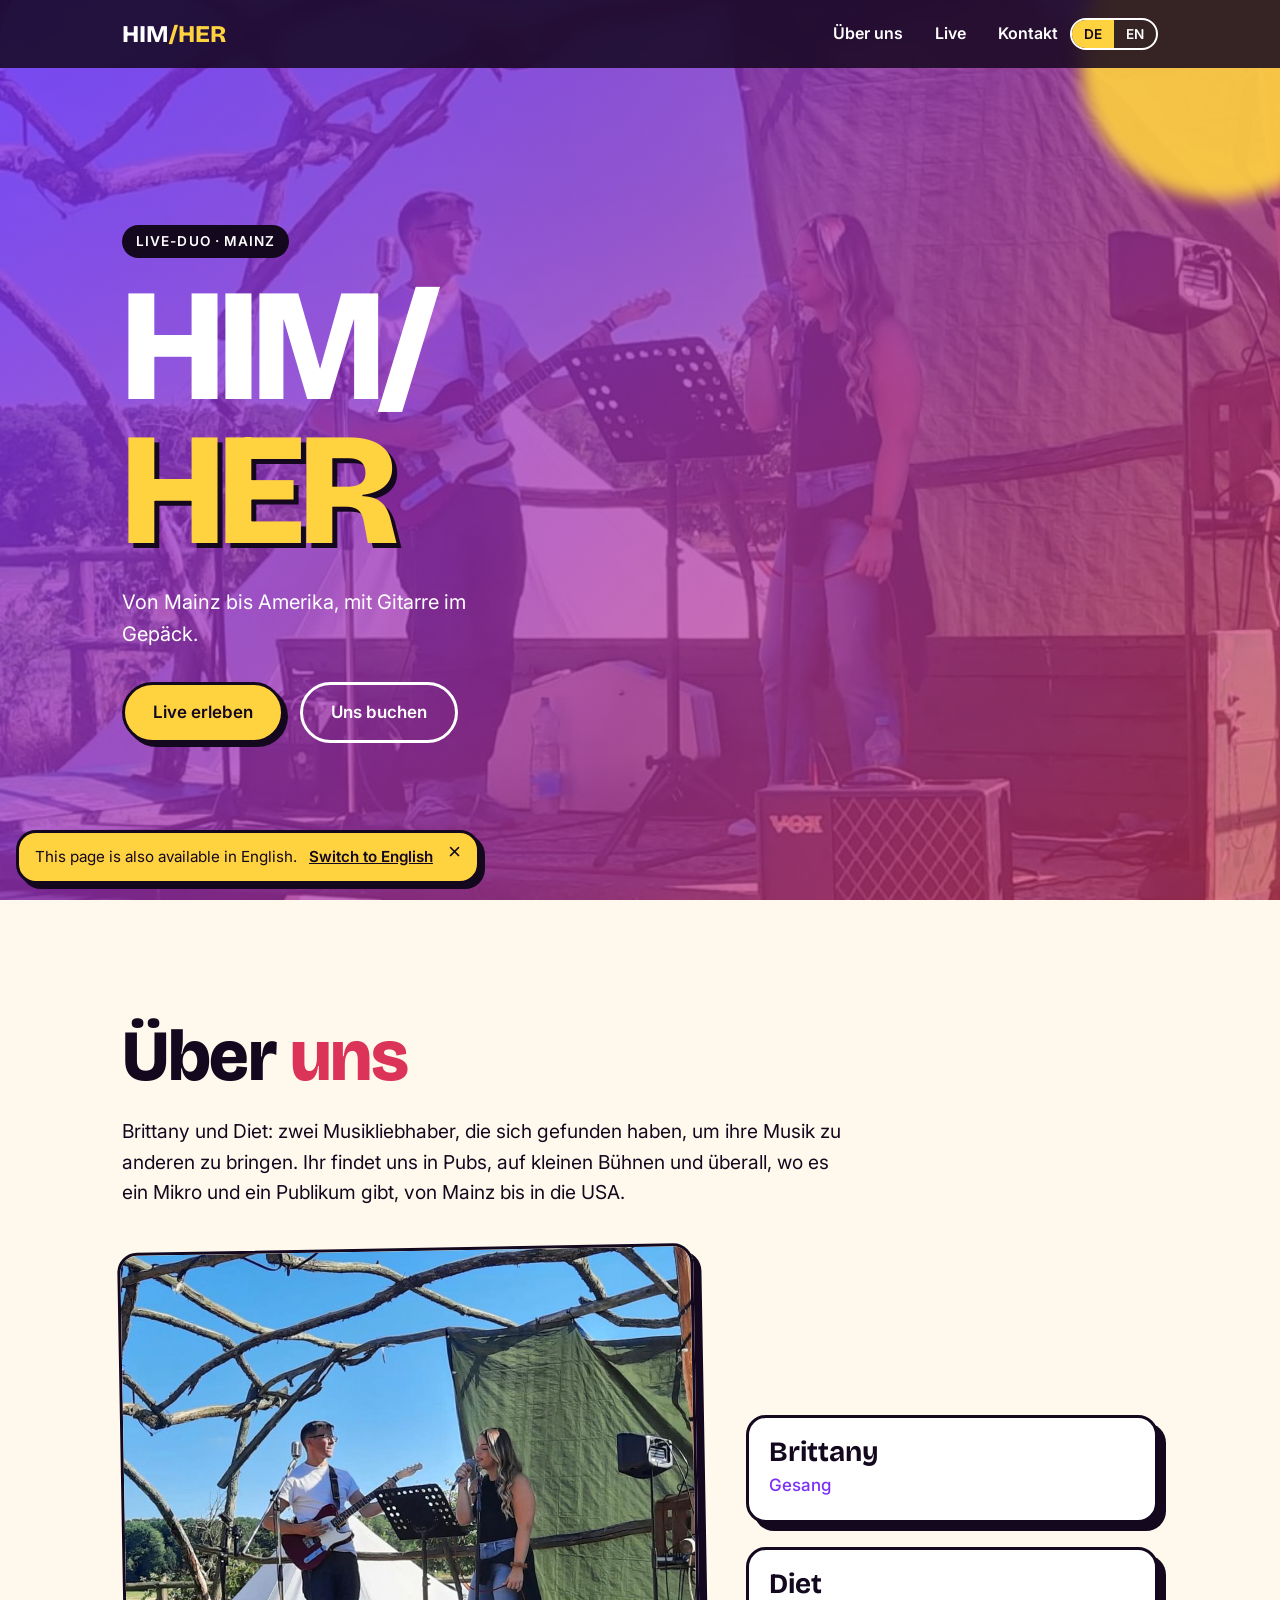
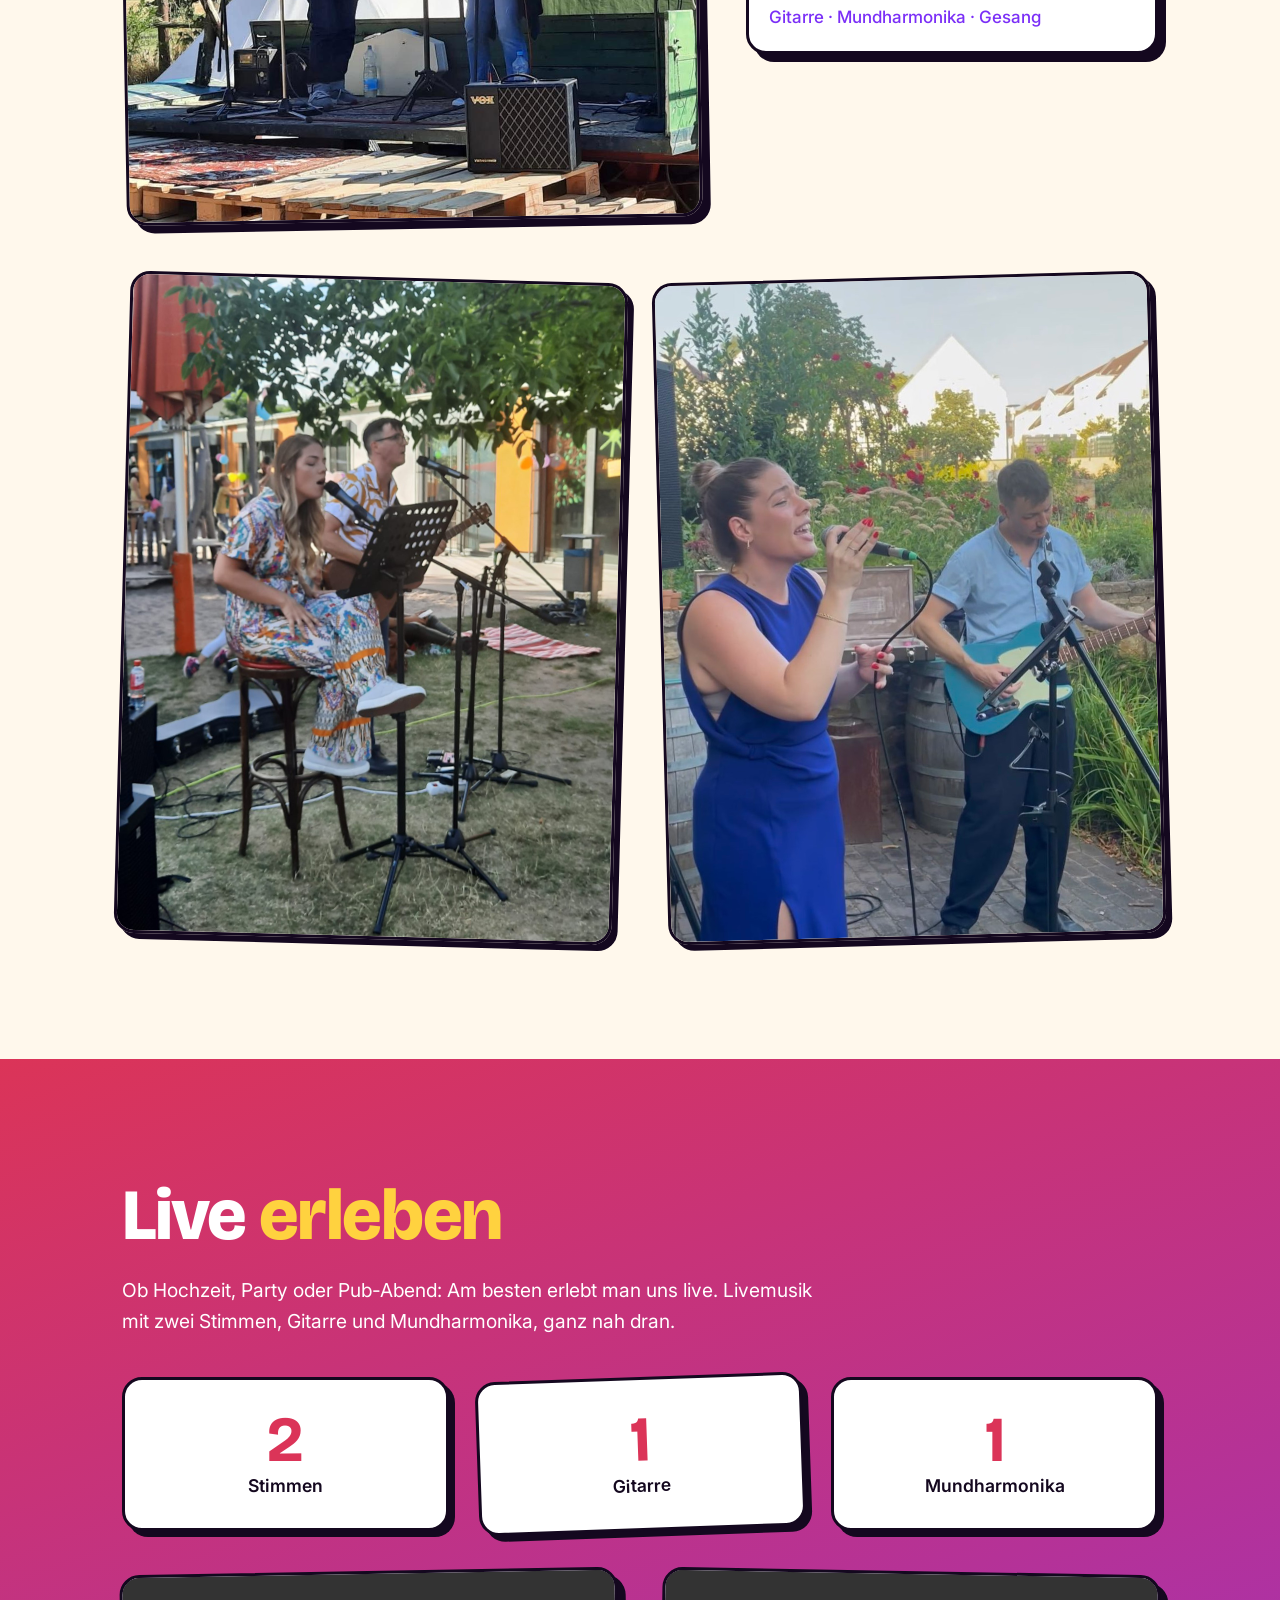
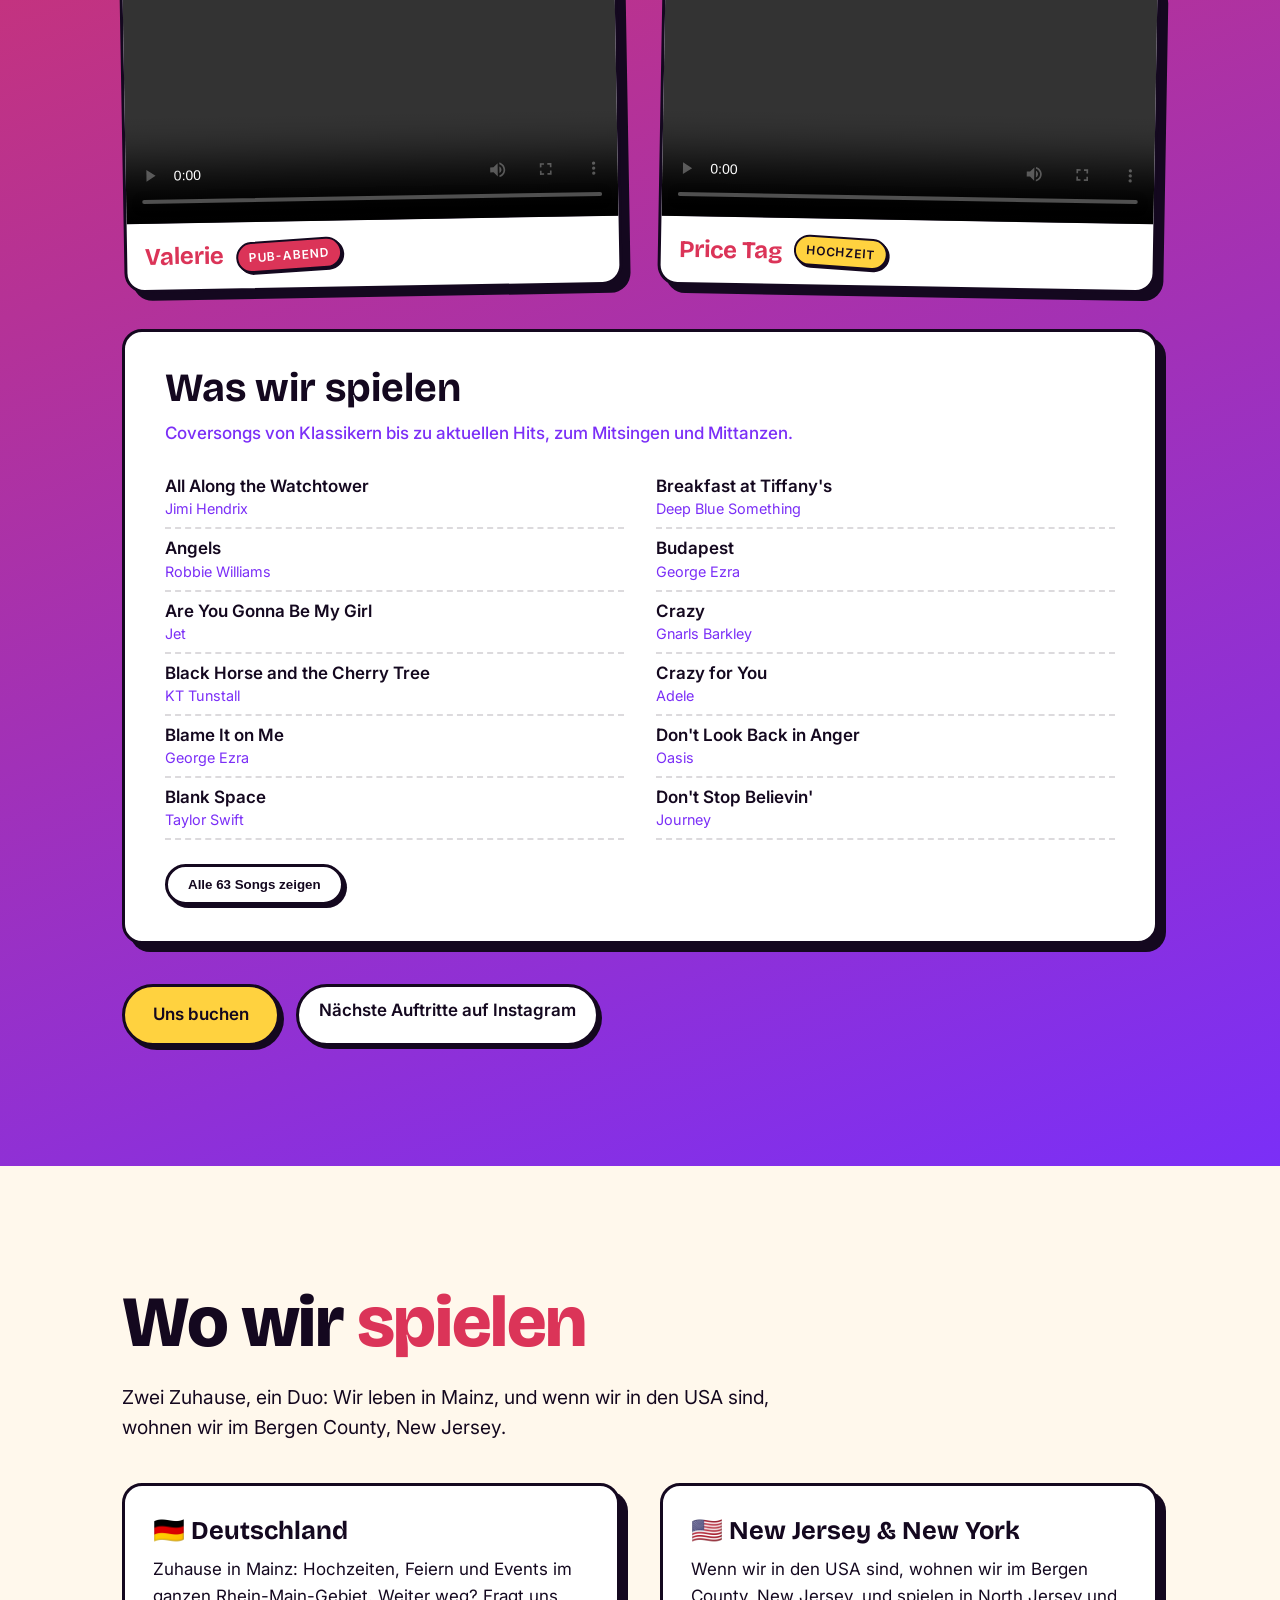
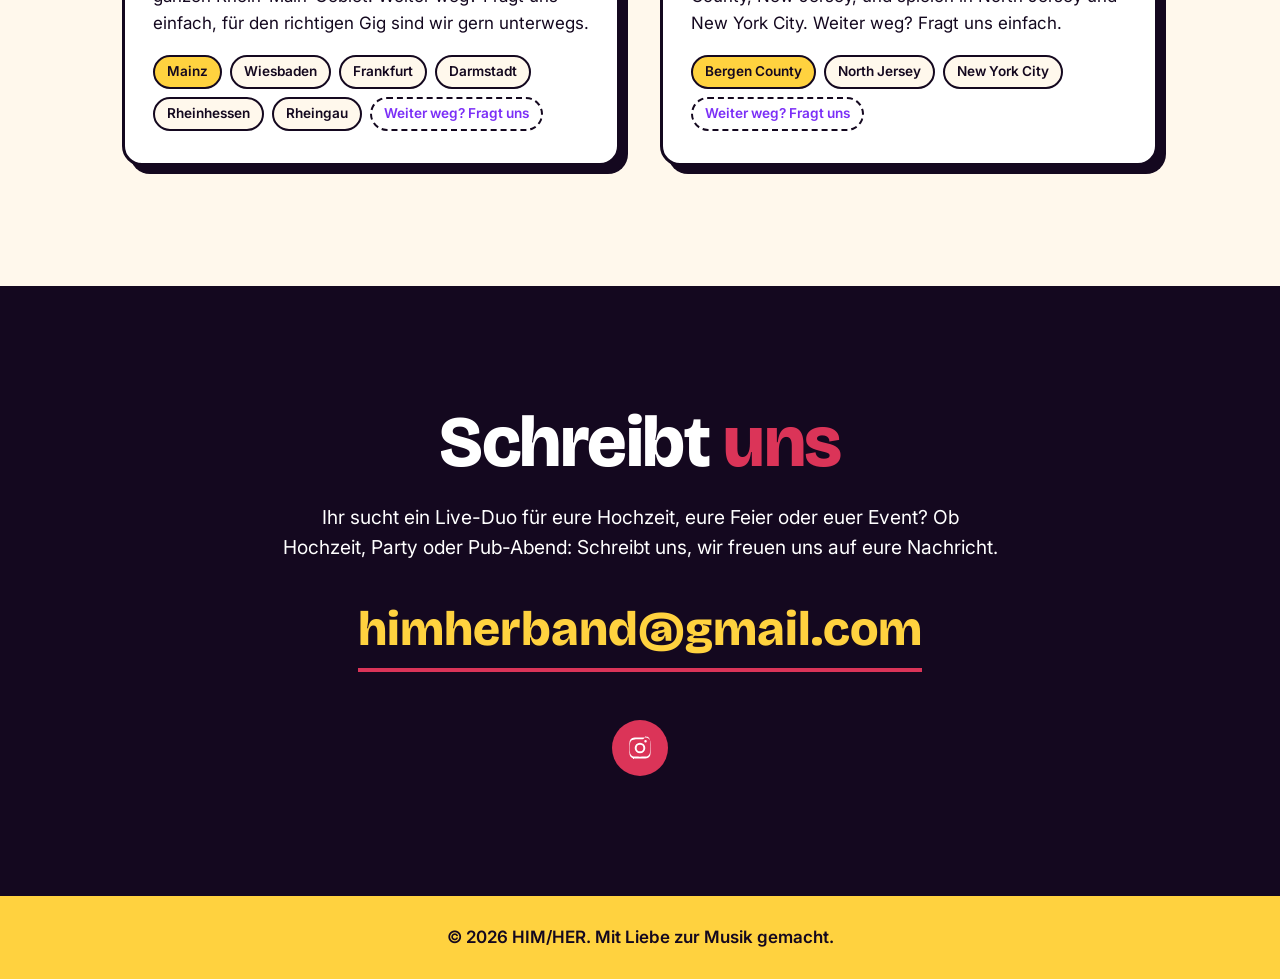
==== commit 774faf9e: "Add "Where we play" section (Mainz/Rhine-Main, Bergen County/North Jersey/NYC) and local SEO - New #" ====
--- a/index.html
+++ b/index.html
@@ -8,8 +8,8 @@
     Both files have the same structure: when you change something here, change it there too.
   -->
   <!-- EDIT: title and description (shown in Google results) -->
-  <title>HIM/HER — Live-Duo für Hochzeiten &amp; Events aus Mainz</title>
-  <meta name="description" content="HIM/HER ist ein Live-Duo aus Mainz: Gesang, Gitarre und Mundharmonika für Hochzeiten, Feiern, Events und Pub-Abende. Wir spielen in Deutschland und den USA.">
+  <title>HIM/HER — Live-Duo für Hochzeiten &amp; Events in Mainz &amp; Rhein-Main</title>
+  <meta name="description" content="HIM/HER ist ein Live-Duo aus Mainz: Livemusik und Coversongs mit Gesang, Gitarre und Mundharmonika für Hochzeiten, Feiern und Events in Mainz, Wiesbaden, Frankfurt und dem ganzen Rhein-Main-Gebiet.">
   <link rel="canonical" href="https://himherduo.com/">
 
   <!-- The same page in both languages (tells Google which version to show to whom) -->
@@ -37,11 +37,16 @@
     "url": "https://himherduo.com/",
     "image": "https://himherduo.com/images/himher.jpg",
     "logo": "https://himherduo.com/images/favicon-96x96.png",
-    "description": "Live-Duo aus Mainz für Hochzeiten, Feiern, Events und Pub-Abende: Gesang, Gitarre und Mundharmonika. Spielt in Deutschland und den USA.",
+    "description": "Live-Duo aus Mainz: Livemusik und Coversongs für Hochzeiten, Feiern, Events und Pub-Abende: Gesang, Gitarre und Mundharmonika. Spielt in Deutschland und den USA.",
     "genre": ["Pop", "Rock", "Cover"],
     "email": "himherband@gmail.com",
     "foundingLocation": { "@type": "Place", "name": "Mainz, Germany" },
-    "areaServed": ["Mainz", "Germany", "United States"],
+    "areaServed": [
+      { "@type": "GeoCircle", "name": "Mainz, Germany, and the Rhine-Main region (Wiesbaden, Frankfurt, Darmstadt, Rheinhessen, Rheingau)",
+        "geoMidpoint": { "@type": "GeoCoordinates", "latitude": 49.9929, "longitude": 8.2473 }, "geoRadius": "60000" },
+      { "@type": "GeoCircle", "name": "Bergen County, North Jersey and New York City",
+        "geoMidpoint": { "@type": "GeoCoordinates", "latitude": 40.9263, "longitude": -74.0770 }, "geoRadius": "60000" }
+    ],
     "sameAs": ["https://www.instagram.com/himherduo/"],
     "member": [
       { "@type": "OrganizationRole", "roleName": "Vocals", "member": { "@type": "Person", "name": "Brittany" } },
@@ -185,7 +190,7 @@
           Live <em>erleben</em>
         </h2>
         <p class="lead">
-          Ob Hochzeit, Party oder Pub-Abend: Am besten erlebt man uns live. Zwei Stimmen, Gitarre und Mundharmonika, ganz nah dran.
+          Ob Hochzeit, Party oder Pub-Abend: Am besten erlebt man uns live. Livemusik mit zwei Stimmen, Gitarre und Mundharmonika, ganz nah dran.
         </p>
 
         <ul class="live-facts">
@@ -221,6 +226,7 @@
           <h3 class="setlist-title">
             Was wir spielen
           </h3>
+          <p class="setlist-intro">Coversongs von Klassikern bis zu aktuellen Hits, zum Mitsingen und Mittanzen.</p>
           <ol class="setlist" id="setlist">
             <li><strong>All Along the Watchtower</strong> <span class="artist">Jimi Hendrix</span></li>
             <li><strong>Angels</strong> <span class="artist">Robbie Williams</span></li>
@@ -302,6 +308,52 @@
       </div>
     </section>
 
+    <!-- ===== Where we play ===== -->
+    <section id="where" class="section section-light reveal">
+      <div class="container">
+        <h2 class="section-title">Wo wir <em>spielen</em></h2>
+        <p class="lead">
+          Zwei Zuhause, ein Duo: Wir leben in Mainz, und wenn wir in den USA sind,
+          wohnen wir im Bergen County, New Jersey.
+        </p>
+
+        <div class="where-grid">
+          <!-- EDIT: German area. Core area + "willing to travel" -->
+          <article class="where-card">
+            <h3><span aria-hidden="true">🇩🇪</span> Deutschland</h3>
+            <p>
+              Zuhause in Mainz: Hochzeiten, Feiern und Events im ganzen Rhein-Main-Gebiet.
+              Weiter weg? Fragt uns einfach, für den richtigen Gig sind wir gern unterwegs.
+            </p>
+            <ul class="area-list" aria-label="Wo wir in Deutschland spielen">
+              <li>Mainz</li>
+              <li>Wiesbaden</li>
+              <li>Frankfurt</li>
+              <li>Darmstadt</li>
+              <li>Rheinhessen</li>
+              <li>Rheingau</li>
+              <li class="area-more">Weiter weg? Fragt uns</li>
+            </ul>
+          </article>
+
+          <!-- EDIT: US area. Core area + "willing to travel" -->
+          <article class="where-card">
+            <h3><span aria-hidden="true">🇺🇸</span> New Jersey &amp; New York</h3>
+            <p>
+              Wenn wir in den USA sind, wohnen wir im Bergen County, New Jersey, und spielen in North Jersey
+              und New York City. Weiter weg? Fragt uns einfach.
+            </p>
+            <ul class="area-list" aria-label="Wo wir in den USA spielen">
+              <li>Bergen County</li>
+              <li>North Jersey</li>
+              <li>New York City</li>
+              <li class="area-more">Weiter weg? Fragt uns</li>
+            </ul>
+          </article>
+        </div>
+      </div>
+    </section>
+
     <!-- ===== Contact ===== -->
     <section id="contact" class="section section-dark reveal">
       <div class="container contact-inner">
--- a/css/style.css
+++ b/css/style.css
@@ -521,6 +521,11 @@
   font-size: clamp(1.75rem, 6vw, 2.5rem);
   margin-bottom: 20px;
 }
+.setlist-intro {
+  margin: -8px 0 20px;
+  color: var(--violet);
+  font-weight: 500;
+}
 .setlist {
   list-style: none;
   margin: 0 0 24px;
@@ -549,6 +554,49 @@
 .setlist-toggle[aria-expanded="false"] .show-less { display: none; }
 
 .live-actions { display: flex; flex-wrap: wrap; gap: 16px; }
+
+/* ---------- Where we play ---------- */
+.where-grid {
+  display: grid;
+  grid-template-columns: 1fr;
+  gap: 28px;
+}
+.where-card {
+  padding: 24px 20px;
+  background: #fff;
+  border: 3px solid var(--ink);
+  border-radius: var(--radius);
+  box-shadow: 8px 8px 0 var(--ink);
+}
+.where-card h3 { font-size: 1.6rem; margin-bottom: 12px; }
+.where-card p { margin: 0 0 18px; }
+
+/* Place names as small chips */
+.area-list {
+  list-style: none;
+  display: flex;
+  flex-wrap: wrap;
+  gap: 8px;
+  margin: 0;
+  padding: 0;
+}
+.area-list li {
+  padding: 4px 12px;
+  background: var(--cream);
+  border: 2px solid var(--ink);
+  border-radius: 999px;
+  font-size: .85rem;
+  font-weight: 600;
+}
+.area-list li:first-child {
+  background: var(--yellow); /* home base */
+}
+/* "Further away? Just ask": an offer, not a promise, so it gets a dashed outline */
+.area-list li.area-more {
+  background: transparent;
+  border-style: dashed;
+  color: var(--violet);
+}
 
 /* ---------- Contact ---------- */
 .contact-inner { text-align: center; }
@@ -632,6 +680,8 @@
   .setlist-wrap { padding: 36px 40px; }
   .setlist { columns: 2; }
   .photo-strip { gap: 40px; margin-top: 56px; }
+  .where-grid { grid-template-columns: 1fr 1fr; gap: 40px; align-items: start; }
+  .where-card { padding: 32px 28px; }
 
   .blob-1 { width: 280px; height: 280px; top: -80px; right: -80px; }
 }
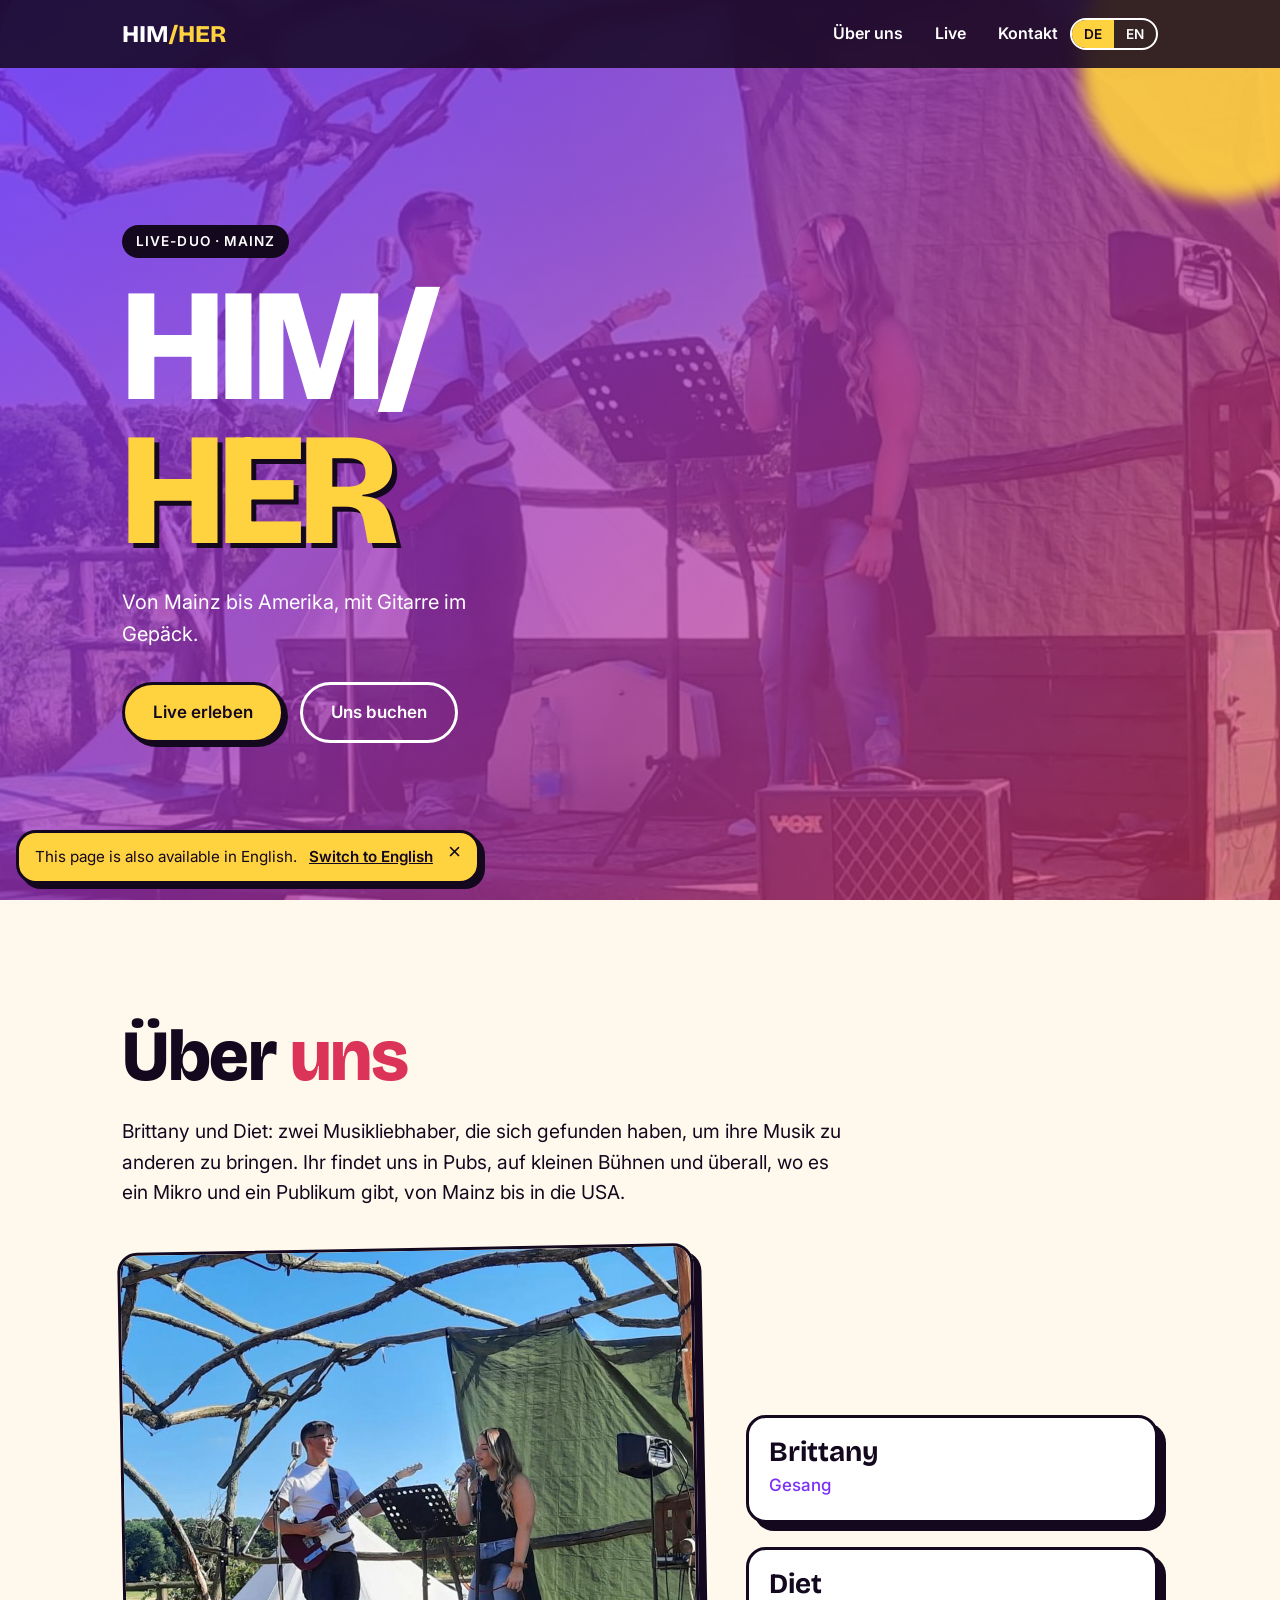
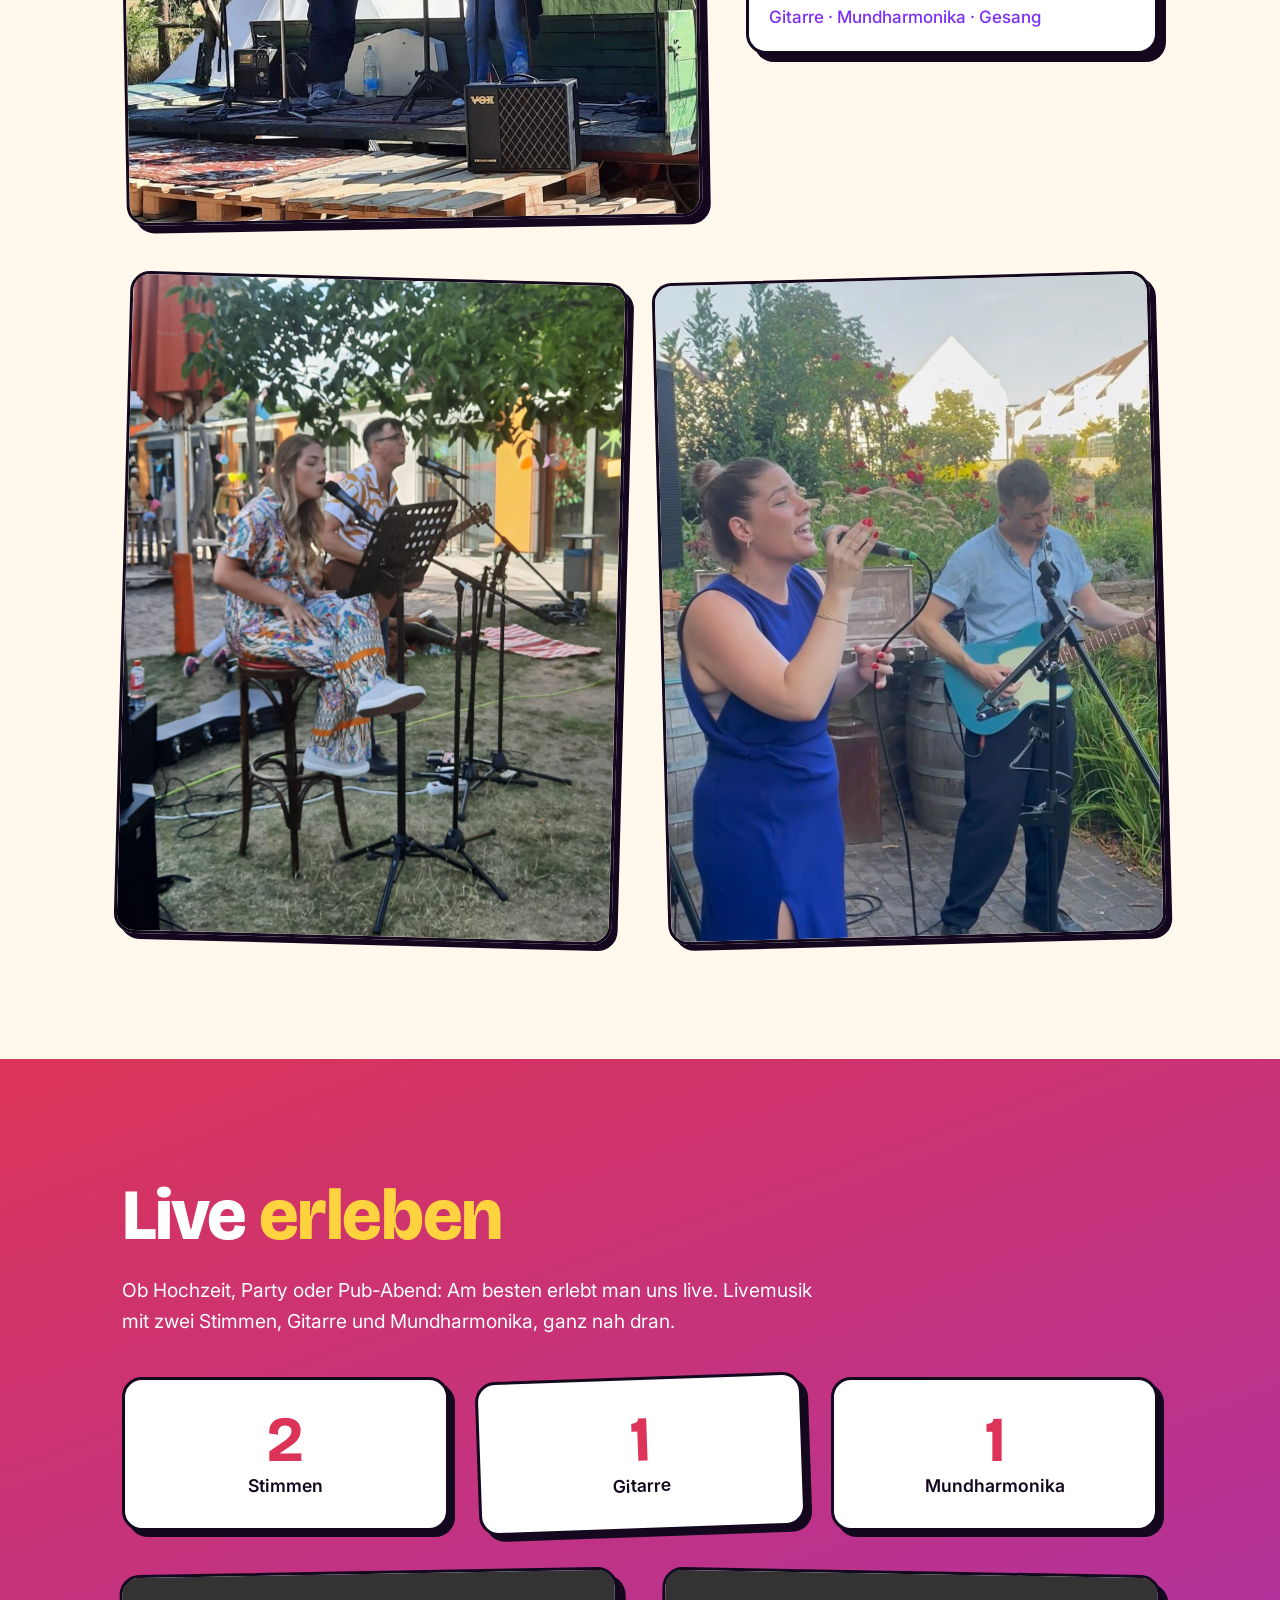
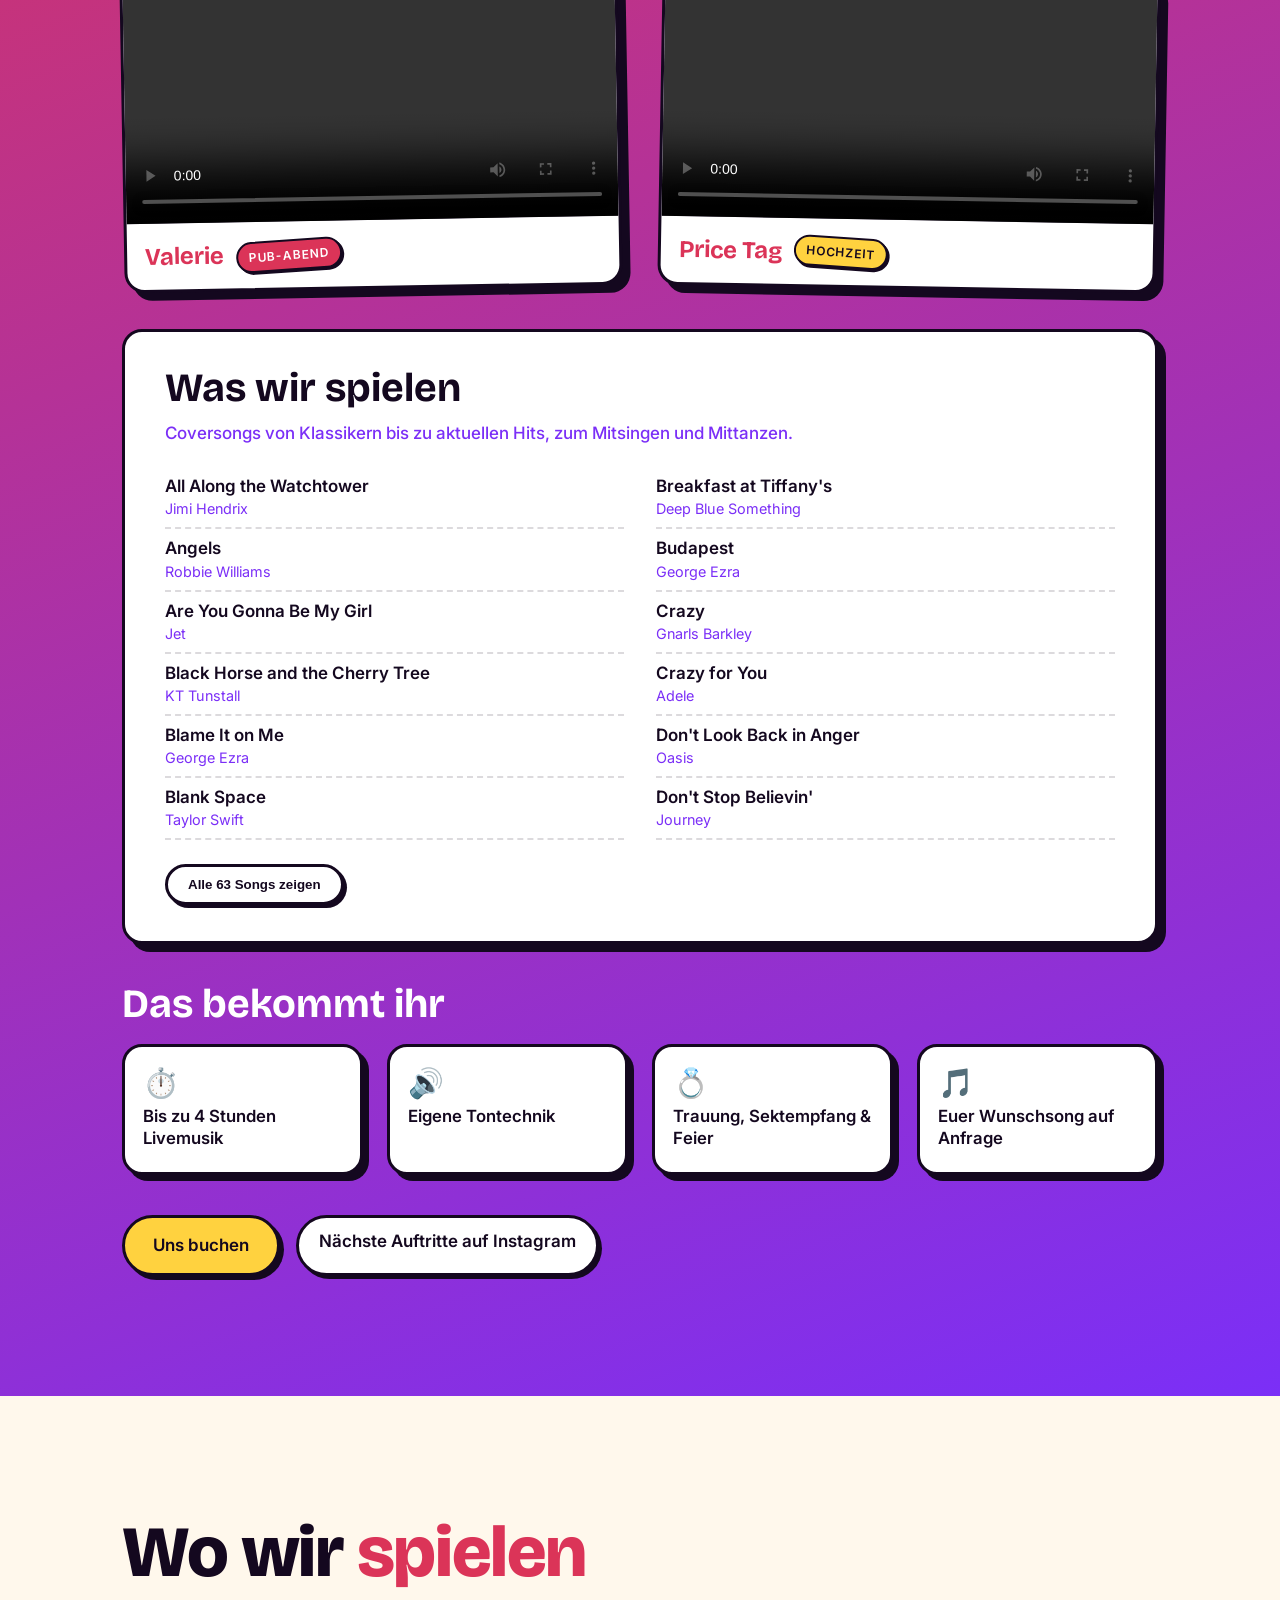
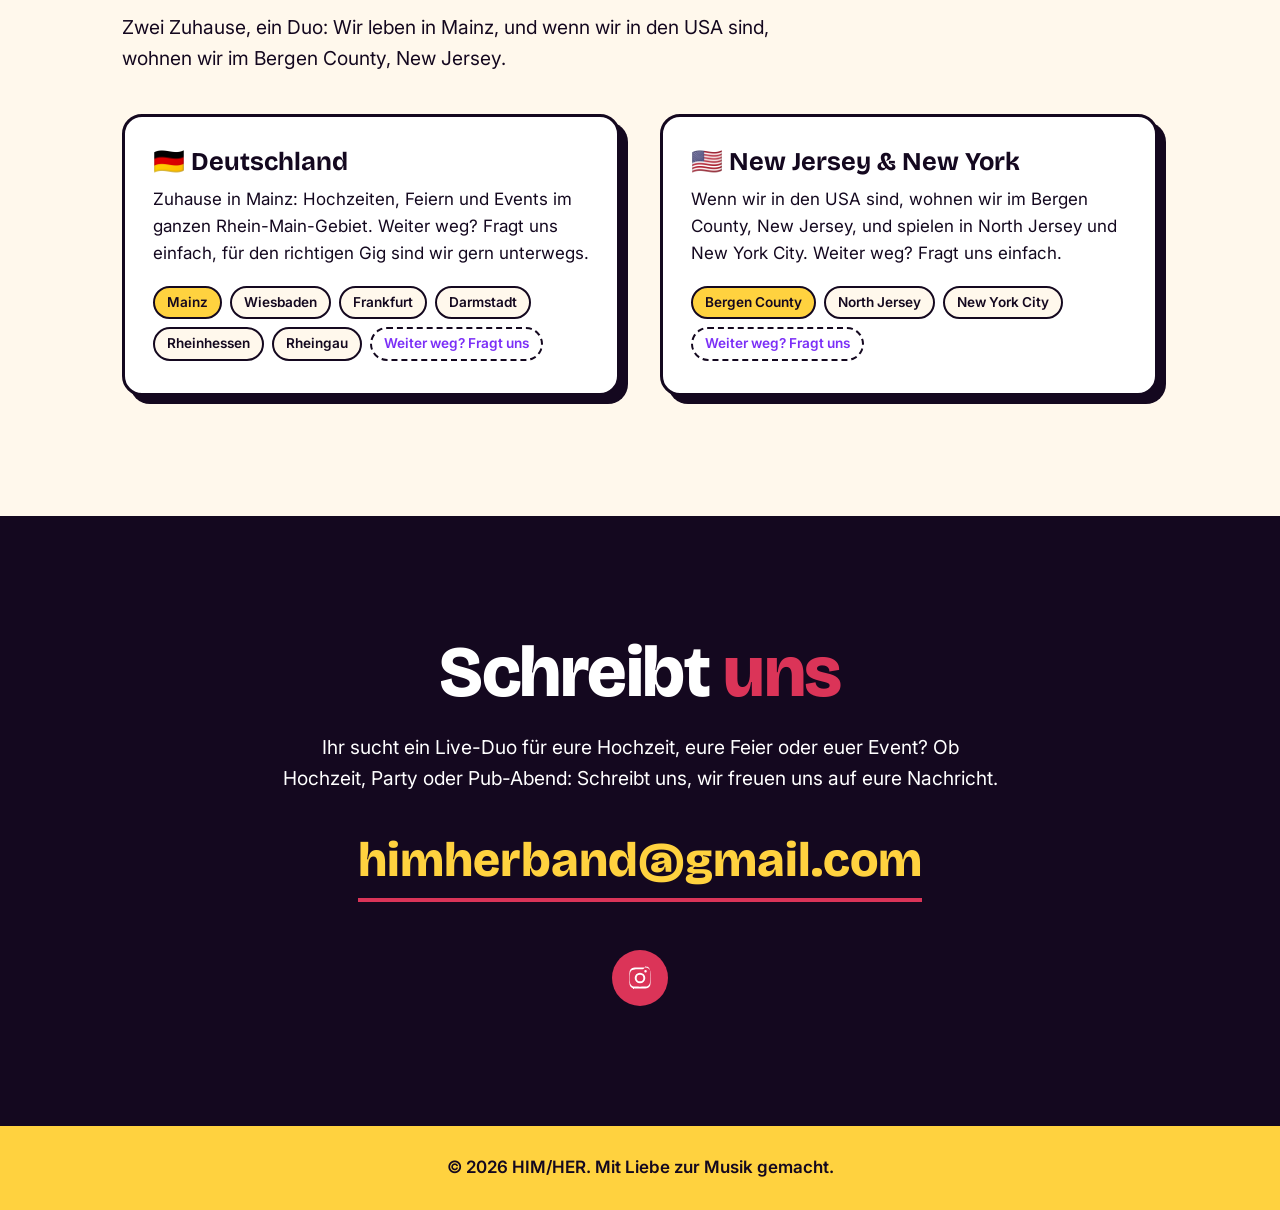
==== commit 1f4642ce: "Add "What you get" block (4 hours, own sound, ceremony to reception, song requests) on both pages Co" ====
--- a/index.html
+++ b/index.html
@@ -299,6 +299,17 @@
           </button>
         </div>
 
+        <!-- EDIT: what's included when you book us -->
+        <div class="perks-wrap">
+          <h3 class="perks-title">Das bekommt ihr</h3>
+          <ul class="perks">
+            <li><span class="perk-icon" aria-hidden="true">⏱️</span> Bis zu 4 Stunden Livemusik</li>
+            <li><span class="perk-icon" aria-hidden="true">🔊</span> Eigene Tontechnik</li>
+            <li><span class="perk-icon" aria-hidden="true">💍</span> Trauung, Sektempfang &amp; Feier</li>
+            <li><span class="perk-icon" aria-hidden="true">🎵</span> Euer Wunschsong auf Anfrage</li>
+          </ul>
+        </div>
+
         <div class="live-actions">
           <a href="#contact" class="btn btn-primary">Uns buchen</a>
           <a href="https://www.instagram.com/himherduo/" target="_blank" rel="noopener" class="btn btn-chip">
--- a/css/style.css
+++ b/css/style.css
@@ -553,6 +553,35 @@
 .setlist-toggle[aria-expanded="true"] .show-more,
 .setlist-toggle[aria-expanded="false"] .show-less { display: none; }
 
+/* "What you get" / "Das bekommt ihr": four small cards above the booking buttons */
+.perks-wrap { margin: 0 0 40px; }
+.perks-title {
+  font-size: clamp(1.75rem, 6vw, 2.5rem);
+  margin-bottom: 20px;
+}
+.perks {
+  list-style: none;
+  display: grid;
+  grid-template-columns: 1fr 1fr;
+  gap: 14px;
+  margin: 0;
+  padding: 0;
+}
+.perks li {
+  display: flex;
+  flex-direction: column;
+  gap: 8px;
+  padding: 16px;
+  background: #fff;
+  color: var(--ink);
+  font-weight: 600;
+  line-height: 1.3;
+  border: 3px solid var(--ink);
+  border-radius: var(--radius);
+  box-shadow: 6px 6px 0 var(--ink);
+}
+.perk-icon { font-size: 1.8rem; line-height: 1; }
+
 .live-actions { display: flex; flex-wrap: wrap; gap: 16px; }
 
 /* ---------- Where we play ---------- */
@@ -681,6 +710,8 @@
   .setlist { columns: 2; }
   .photo-strip { gap: 40px; margin-top: 56px; }
   .where-grid { grid-template-columns: 1fr 1fr; gap: 40px; align-items: start; }
+  .perks { grid-template-columns: repeat(4, 1fr); gap: 24px; }
+  .perks li { padding: 22px 18px; font-size: 1.05rem; }
   .where-card { padding: 32px 28px; }
 
   .blob-1 { width: 280px; height: 280px; top: -80px; right: -80px; }
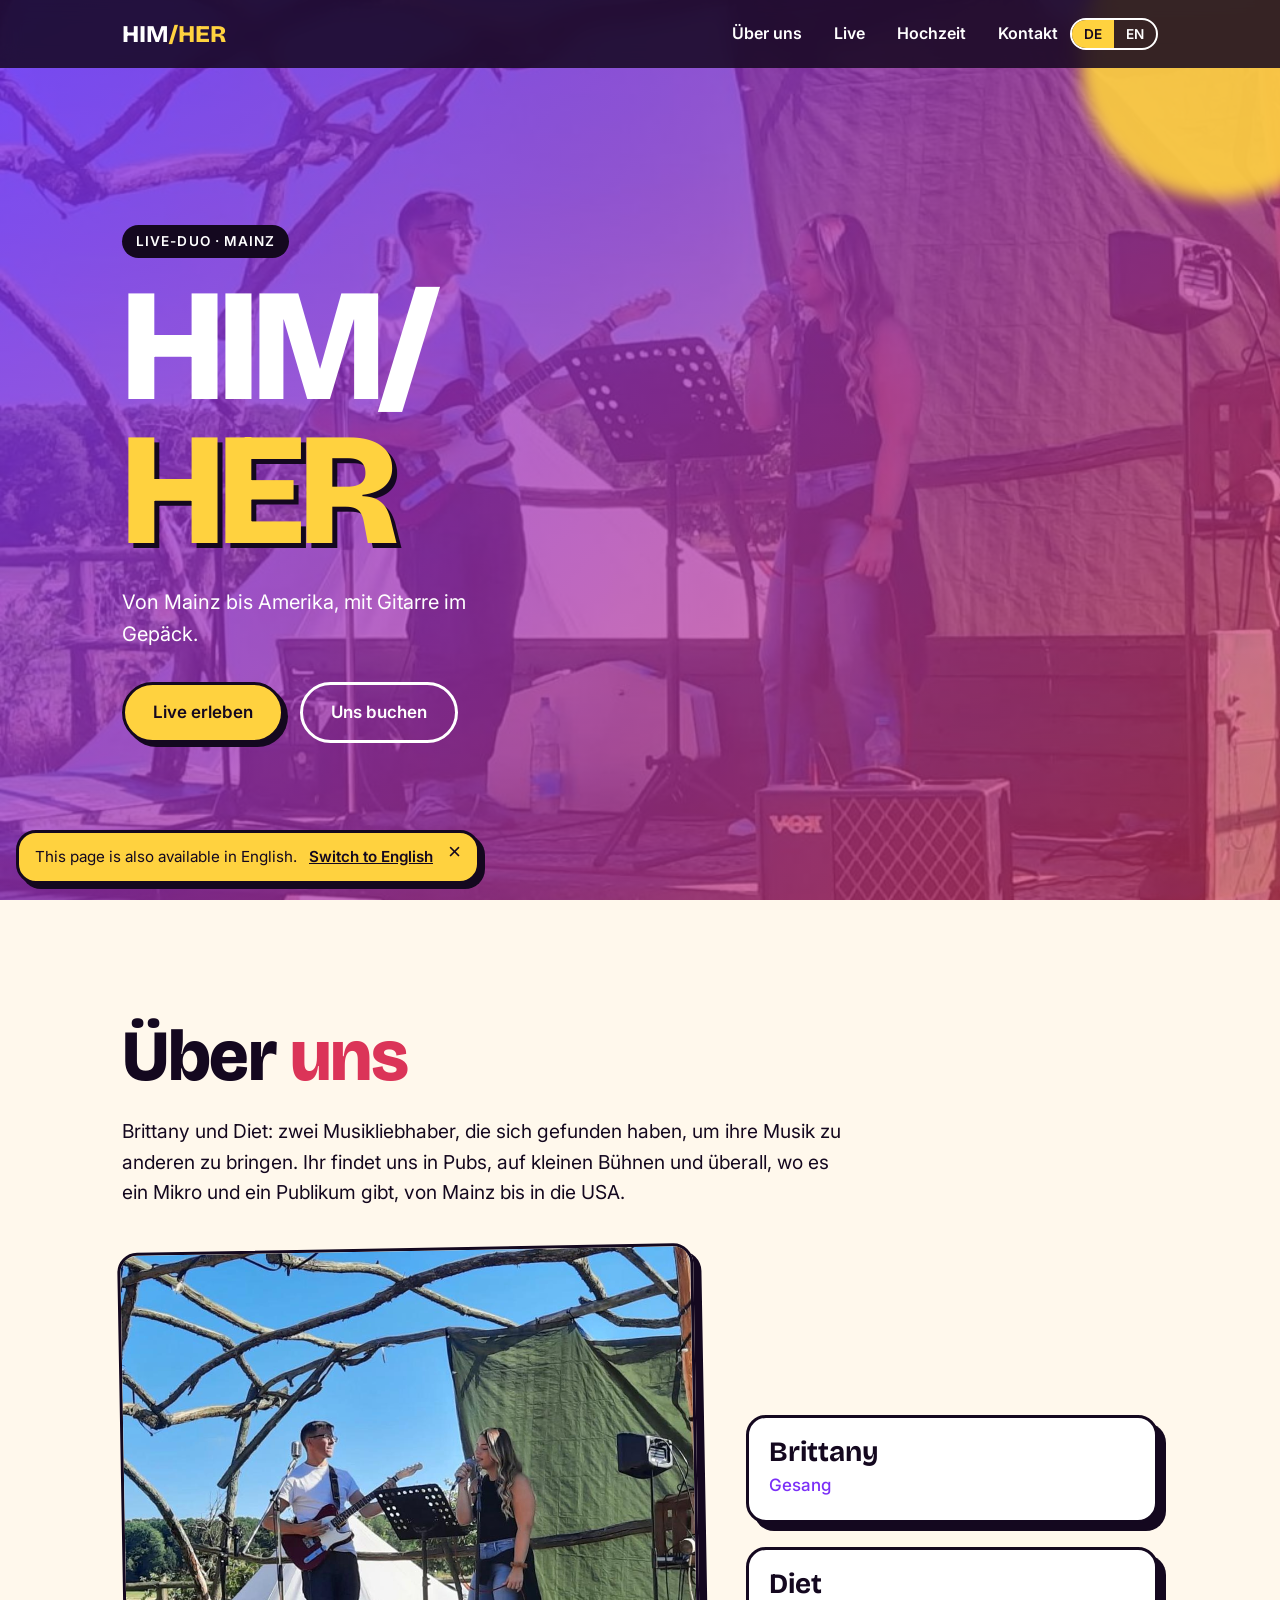
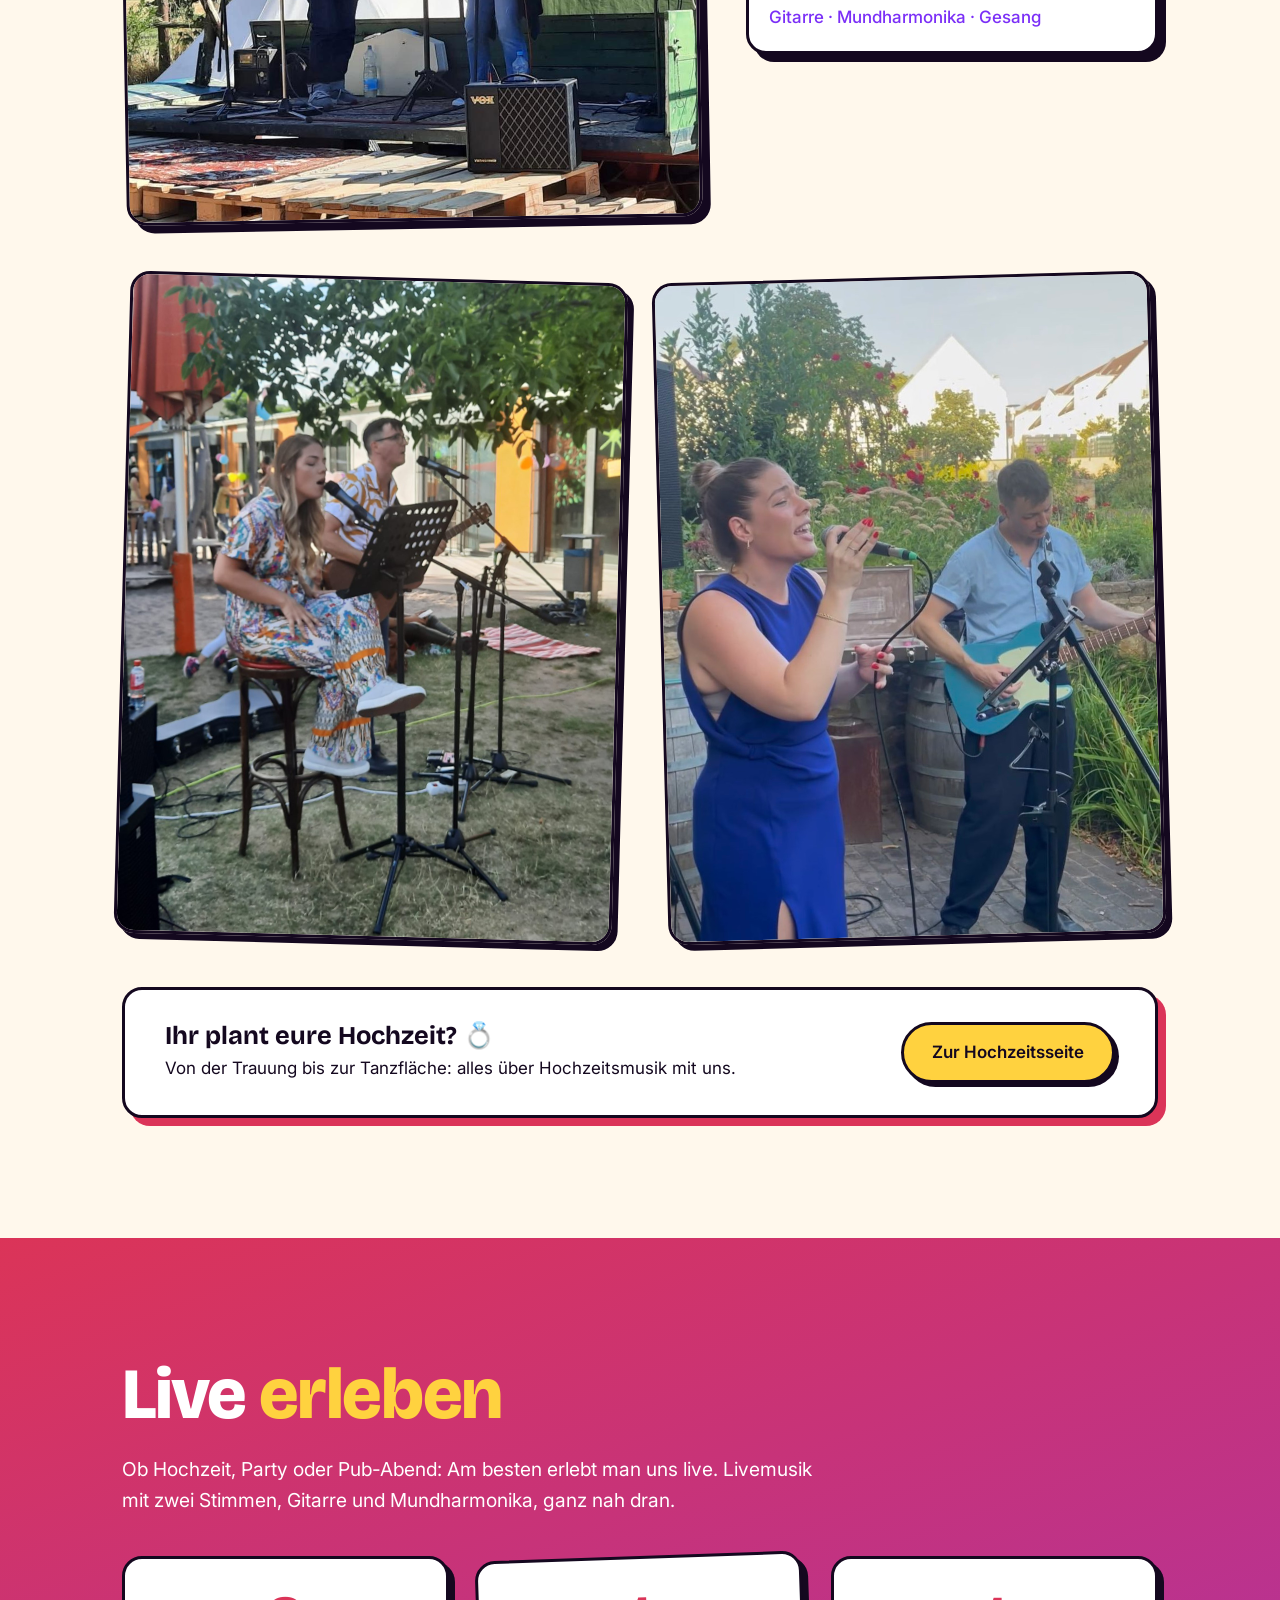
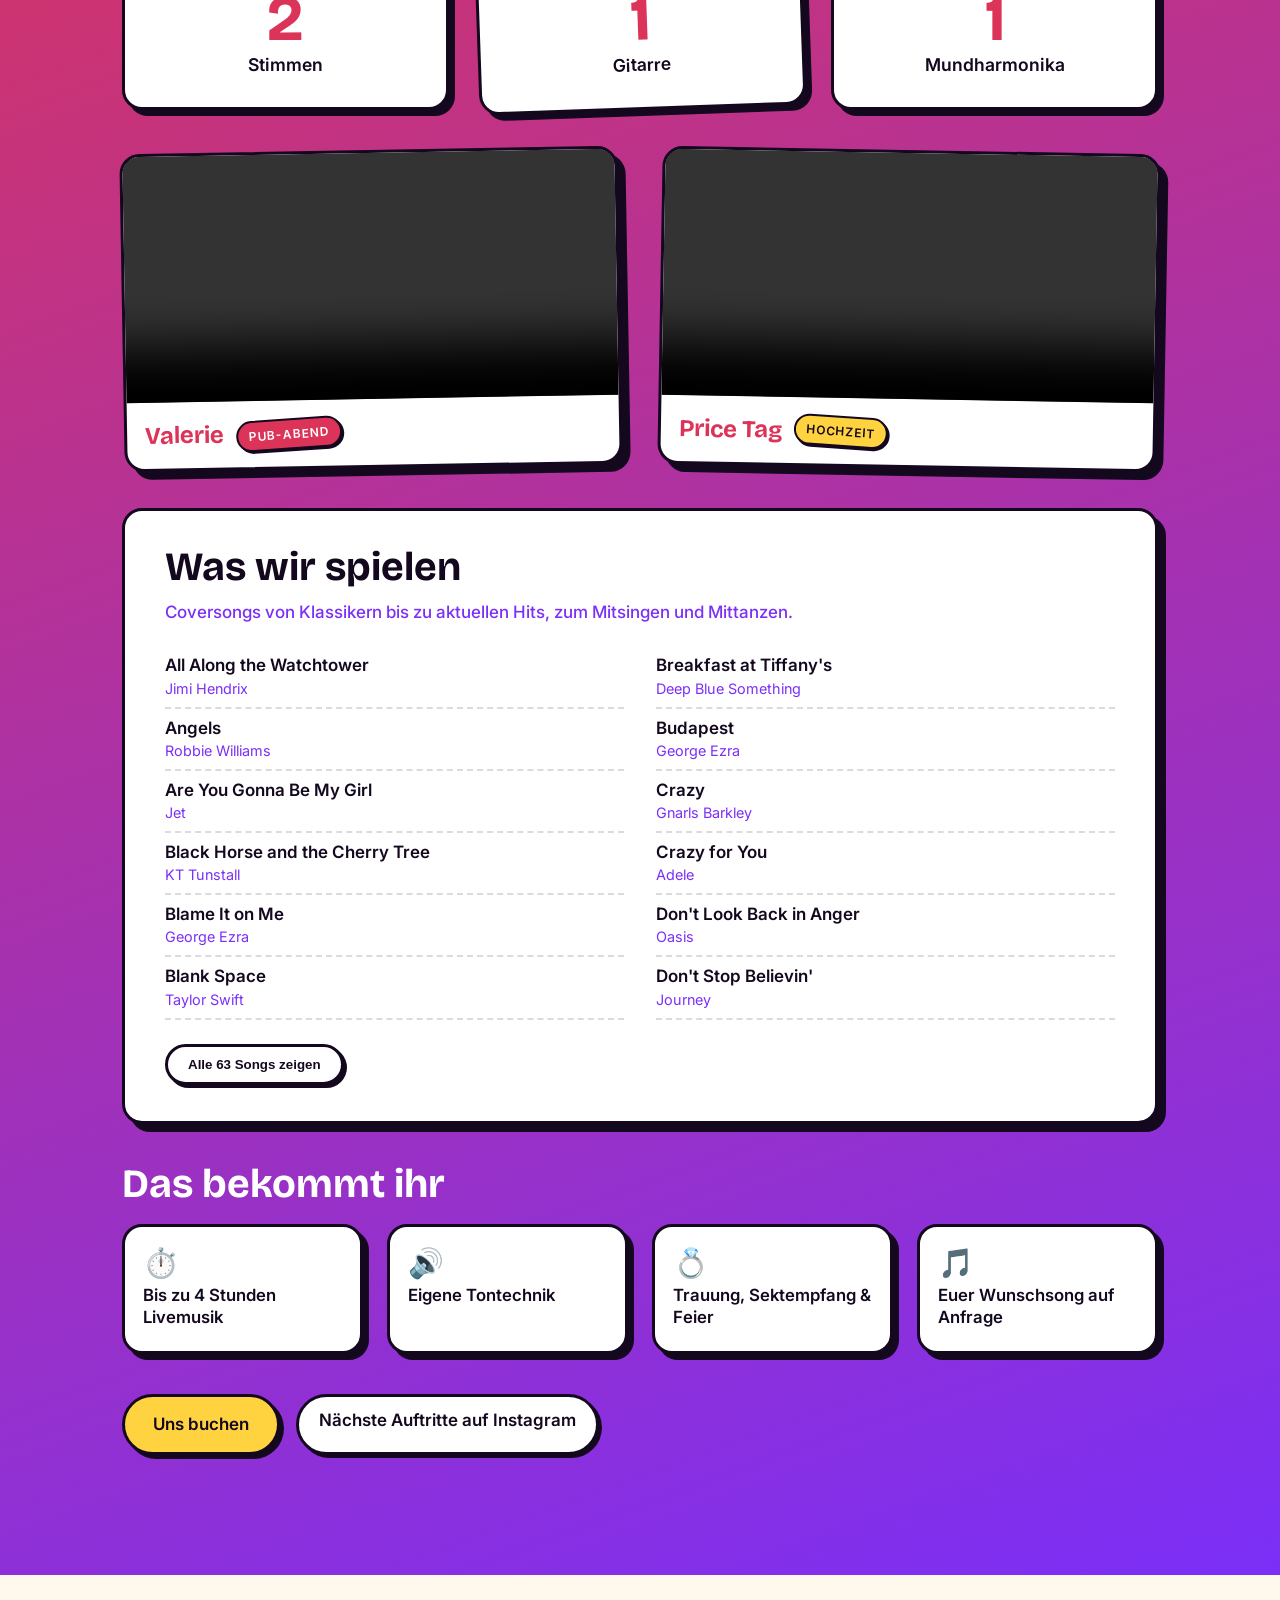
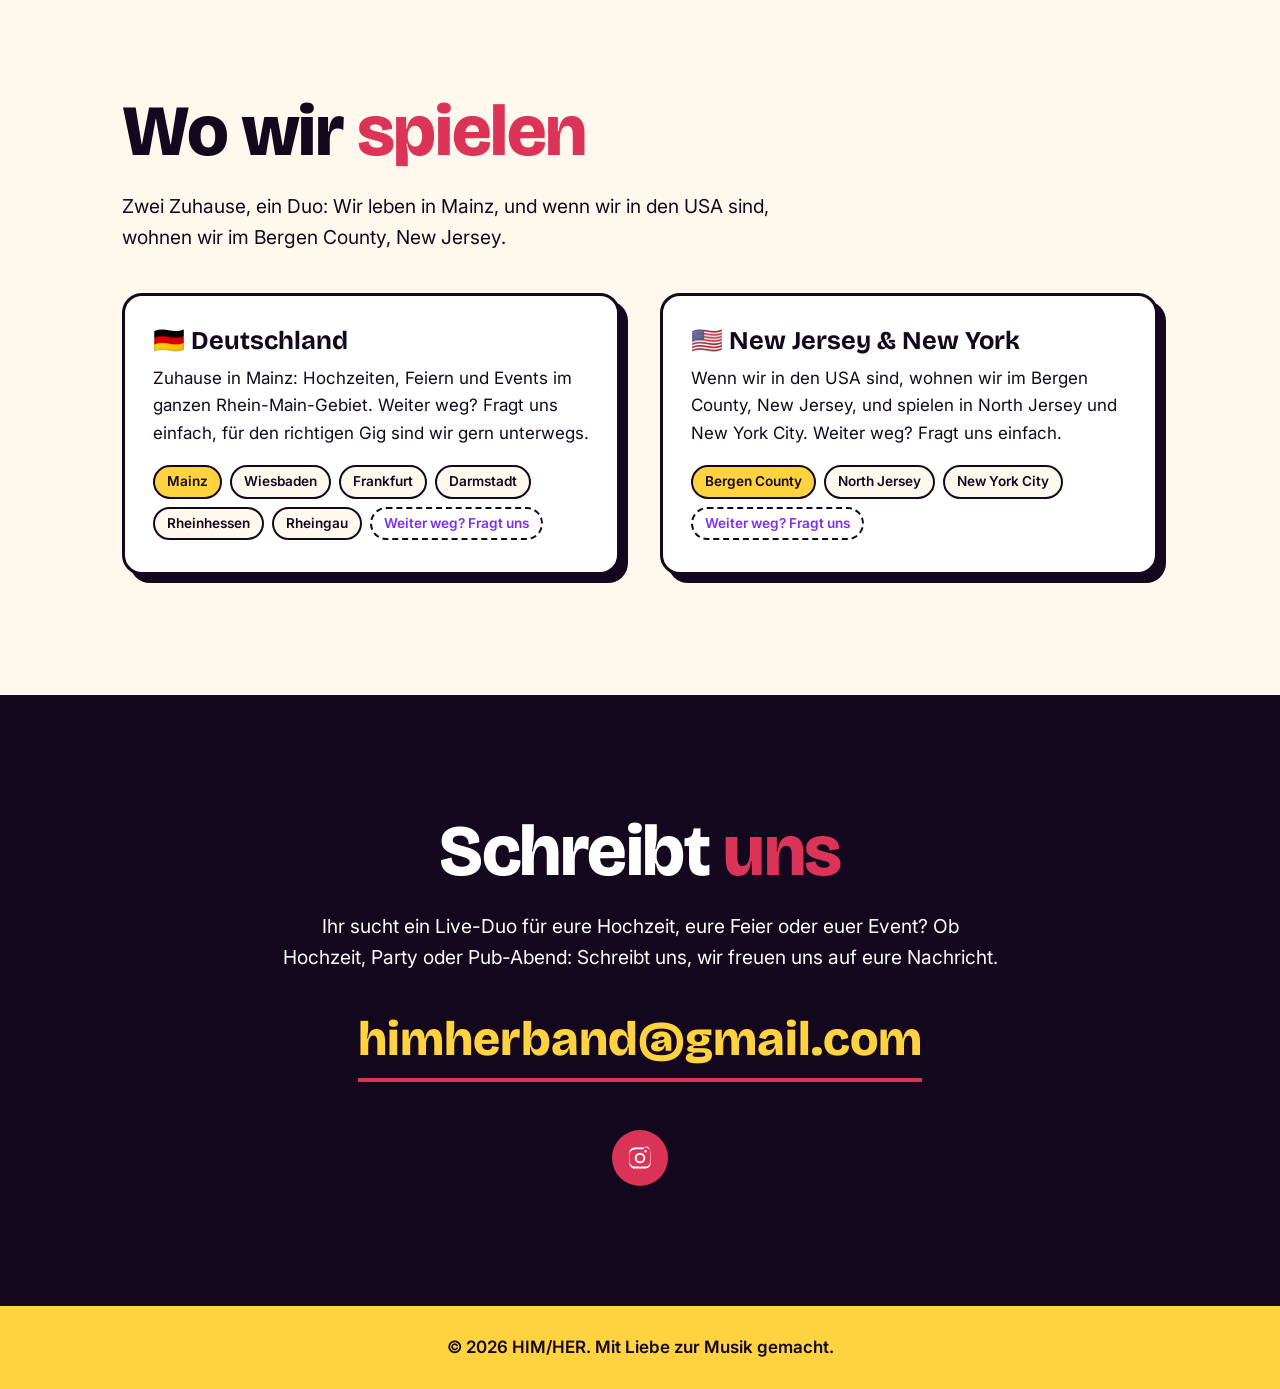
==== commit 72106d53: "Add romantic wedding pages (/hochzeit/ and /en/weddings/) with wedding photos - Separate DE/EN weddi" ====
--- a/index.html
+++ b/index.html
@@ -88,6 +88,7 @@
           <ul>
             <li><a href="#about">Über uns</a></li>
             <li><a href="#live">Live</a></li>
+            <li><a href="hochzeit/">Hochzeit</a></li>
             <li><a href="#contact">Kontakt</a></li>
           </ul>
         </nav>
@@ -180,7 +181,15 @@
                  loading="lazy">
           </figure>
         </div>
-      </div>
+
+        <!-- Link to the wedding page -->
+        <div class="wedding-teaser">
+          <div>
+            <h3>Ihr plant eure Hochzeit? 💍</h3>
+            <p>Von der Trauung bis zur Tanzfläche: alles über Hochzeitsmusik mit uns.</p>
+          </div>
+          <a href="hochzeit/" class="btn btn-primary">Zur Hochzeitsseite</a>
+        </div>      </div>
     </section>
 
     <!-- ===== Live ===== -->
--- a/css/style.css
+++ b/css/style.css
@@ -673,6 +673,330 @@
   text-align: center;
 }
 .site-footer p { margin: 0; }
+.site-footer a { color: var(--ink); }
+
+/* =========================================================
+   Wedding pages (hochzeit/ and en/weddings/), <body class="page-wedding">
+   Same brand, calmer mood: photo instead of video, cream background,
+   soft shadows instead of hard offset ones, nothing tilted.
+   ========================================================= */
+.page-wedding { background: var(--cream); }
+
+.wedding-hero {
+  position: relative;
+  min-height: 88vh;
+  min-height: 88svh;
+  display: flex;
+  align-items: flex-end;
+  padding: calc(var(--header-height) + 40px) 0 64px;
+  color: #fff;
+  /* Main photo: the stone courtyard (tall photo, framed higher on wide screens so faces stay in view, see below) */
+  background:
+    linear-gradient(180deg, rgba(20, 8, 31, .10) 0%, rgba(20, 8, 31, .25) 45%, rgba(20, 8, 31, .80) 100%),
+    url("../images/wedding-courtyard.jpg") center 30% / cover;
+}
+.wedding-eyebrow {
+  margin: 0 0 14px;
+  font-size: .85rem;
+  font-weight: 600;
+  letter-spacing: .12em;
+  text-transform: uppercase;
+  opacity: .9;
+}
+.wedding-title {
+  max-width: 14ch;
+  font-size: clamp(2.6rem, 9vw, 5rem);
+  font-weight: 700;
+  line-height: 1.02;
+  letter-spacing: -.02em;
+}
+.wedding-title em { font-style: normal; color: var(--yellow); }
+.wedding-sub {
+  max-width: 38ch;
+  margin: 20px 0 30px;
+  font-size: 1.2rem;
+}
+
+/* Calm, rounded buttons for the wedding pages */
+.btn-wedding {
+  background: var(--pink);
+  color: #fff;
+  border: 0;
+  box-shadow: 0 10px 24px rgba(219, 52, 88, .35);
+}
+.btn-wedding:hover { transform: translateY(-2px); box-shadow: 0 14px 30px rgba(219, 52, 88, .45); }
+.btn-wedding-light { margin-top: 8px; }
+
+.wedding-section { background: var(--cream); }
+.wedding-section-alt { background: #fff; }
+.page-wedding .section-title { font-weight: 700; }
+.page-wedding .section-title em { color: var(--pink); }
+.page-wedding .section-dark .section-title em { color: var(--yellow); }
+
+/* Intro: photo + text */
+.wedding-intro {
+  display: grid;
+  grid-template-columns: 1fr;
+  gap: 32px;
+  align-items: center;
+}
+.wedding-intro .lead { margin-bottom: 16px; }
+.wedding-photo {
+  margin: 0;
+  border-radius: var(--radius);
+  overflow: hidden;
+  box-shadow: 0 18px 40px rgba(20, 8, 31, .15);
+}
+.wedding-photo img { width: 100%; height: auto; }
+
+/* The day: four numbered steps */
+.wedding-steps {
+  list-style: none;
+  counter-reset: step;
+  display: grid;
+  grid-template-columns: 1fr;
+  gap: 20px;
+  margin: 0;
+  padding: 0;
+}
+.wedding-steps li {
+  counter-increment: step;
+  position: relative;
+  padding: 24px 22px 22px;
+  background: var(--cream);
+  border-radius: var(--radius);
+}
+.wedding-steps li::before {
+  content: counter(step);
+  display: grid;
+  place-items: center;
+  width: 40px;
+  height: 40px;
+  margin-bottom: 14px;
+  background: var(--pink);
+  color: #fff;
+  font-family: var(--font-display);
+  font-weight: 700;
+  border-radius: 50%;
+}
+.wedding-steps h3 { font-size: 1.4rem; margin-bottom: 8px; }
+.wedding-steps p { margin: 0; }
+
+/* "Moments" photo gallery: 2 per row on phones, 4 in a row from 768px */
+.wedding-gallery {
+  display: grid;
+  grid-template-columns: 1fr 1fr;
+  gap: 12px;
+  margin: 0;
+}
+.wedding-gallery figure {
+  margin: 0;
+  border-radius: 14px;
+  overflow: hidden;
+  box-shadow: 0 10px 26px rgba(20, 8, 31, .12);
+}
+.wedding-gallery img {
+  width: 100%;
+  aspect-ratio: 3 / 4;
+  object-fit: cover;
+  transition: transform .4s ease;
+}
+.wedding-gallery figure:hover img { transform: scale(1.04); }
+
+/* Video */
+.wedding-video-wrap { max-width: 760px; }
+.wedding-video {
+  margin: 0;
+  border-radius: var(--radius);
+  overflow: hidden;
+  background: var(--ink);
+  box-shadow: 0 18px 40px rgba(20, 8, 31, .2);
+}
+.wedding-video video { display: block; width: 100%; max-height: 75vh; }
+.wedding-video figcaption {
+  padding: 12px 18px;
+  background: #fff;
+  color: var(--ink);
+  font-weight: 500;
+}
+
+/* Wedding favourites */
+.wedding-songs {
+  list-style: none;
+  display: grid;
+  grid-template-columns: 1fr;
+  gap: 0 32px;
+  margin: 0 0 24px;
+  padding: 0;
+}
+.wedding-songs li {
+  padding: 12px 0;
+  border-bottom: 1px solid rgba(20, 8, 31, .12);
+}
+.wedding-songs strong { display: block; font-weight: 600; }
+.wedding-songs span { font-size: .9rem; color: var(--violet); }
+.wedding-link { font-weight: 600; color: var(--pink); }
+
+/* FAQ (native <details>, works without JS) */
+.wedding-faq { max-width: 760px; }
+.wedding-faq details {
+  margin-bottom: 12px;
+  background: #fff;
+  border-radius: 14px;
+  box-shadow: 0 6px 18px rgba(20, 8, 31, .07);
+}
+.wedding-faq summary {
+  padding: 18px 20px;
+  font-weight: 600;
+  cursor: pointer;
+}
+.wedding-faq details p { margin: 0; padding: 0 20px 18px; }
+
+.wedding-mail { margin: 18px 0 0; opacity: .8; }
+
+/* ---------- Wedding pages: romantic look ----------
+   Overrides the "fun" building blocks (dark header, chunky font, bright colors)
+   with ivory, blush, dusty rose and soft gold plus an elegant serif. Main page is untouched. */
+.page-wedding {
+  --w-ivory: #fbf7f2;
+  --w-blush: #f5e8e4;
+  --w-rose: #b76e79;      /* dusty rose: a soft relative of the brand pink */
+  --w-rose-dark: #9a5562;
+  --w-gold: #b8975a;
+  --w-text: #3d3433;
+  --font-serif: "Cormorant Garamond", Georgia, "Times New Roman", serif;
+  background: var(--w-ivory);
+  color: var(--w-text);
+  font-weight: 300;
+}
+.page-wedding h1,
+.page-wedding h2,
+.page-wedding h3 {
+  font-family: var(--font-serif);
+  font-weight: 500;
+  letter-spacing: 0;
+}
+.page-wedding em { font-style: italic; }
+
+/* Header: light instead of the dark bar */
+.page-wedding .site-header {
+  background: rgba(251, 247, 242, .92);
+  color: var(--w-text);
+  border-bottom: 1px solid rgba(184, 151, 90, .25);
+}
+.page-wedding .logo { font-family: var(--font-serif); font-weight: 600; letter-spacing: .04em; }
+.page-wedding .logo span { color: var(--w-rose); }
+.page-wedding .site-nav a { font-family: var(--font-body); font-size: 1rem; font-weight: 400; letter-spacing: .03em; }
+.page-wedding .site-nav a:hover { color: var(--w-rose); }
+.page-wedding .site-nav { background: var(--w-ivory); }
+.page-wedding .nav-toggle span { background: var(--w-text); }
+.page-wedding .lang-switch { border: 1px solid var(--w-gold); }
+.page-wedding .lang-switch a { color: var(--w-text); font-weight: 500; }
+.page-wedding .lang-switch a[aria-current="page"] { background: var(--w-gold); color: #fff; }
+.page-wedding :focus-visible { outline-color: var(--w-gold); }
+
+/* Hero */
+.page-wedding .wedding-eyebrow { font-weight: 400; letter-spacing: .25em; }
+.page-wedding .wedding-title {
+  max-width: 16ch;
+  font-size: clamp(2.8rem, 10vw, 5.6rem);
+  font-weight: 500;
+  line-height: 1;
+}
+.page-wedding .wedding-title em { color: #fff; font-weight: 500; }
+.page-wedding .wedding-sub { font-weight: 300; font-size: 1.25rem; }
+
+/* Buttons: dusty rose, slim and elegant */
+.page-wedding .btn-wedding {
+  padding: 15px 34px;
+  background: var(--w-rose);
+  font-weight: 500;
+  letter-spacing: .08em;
+  text-transform: uppercase;
+  font-size: .85rem;
+  box-shadow: none;
+}
+.page-wedding .btn-wedding:hover { background: var(--w-rose-dark); transform: none; box-shadow: none; }
+
+/* Sections: centered titles with a thin gold line */
+.page-wedding .wedding-section { background: var(--w-ivory); }
+.page-wedding .wedding-section-alt { background: #fff; }
+.page-wedding .section-title {
+  text-align: center;
+  font-size: clamp(2.4rem, 8vw, 3.6rem);
+  font-weight: 500;
+}
+.page-wedding .section-title em { color: var(--w-rose); font-weight: 500; }
+.page-wedding .section-title::after {
+  content: "";
+  display: block;
+  width: 56px;
+  height: 1px;
+  margin: 18px auto 0;
+  background: var(--w-gold);
+}
+.page-wedding .lead { margin-inline: auto; text-align: center; font-weight: 300; }
+.page-wedding .wedding-intro .section-title,
+.page-wedding .wedding-intro .lead,
+.page-wedding .wedding-intro p { text-align: left; }
+.page-wedding .wedding-intro .section-title::after { margin-left: 0; }
+
+/* Steps: thin gold circles with serif numbers */
+.page-wedding .wedding-steps li { background: var(--w-ivory); text-align: center; padding: 30px 22px; }
+.page-wedding .wedding-steps li::before {
+  margin: 0 auto 16px;
+  width: 46px;
+  height: 46px;
+  background: transparent;
+  color: var(--w-gold);
+  border: 1px solid var(--w-gold);
+  font-family: var(--font-serif);
+  font-size: 1.4rem;
+  font-weight: 500;
+}
+.page-wedding .wedding-steps h3 { font-size: 1.7rem; }
+
+/* Photos, video, songs, FAQ: softer */
+.page-wedding .wedding-photo,
+.page-wedding .wedding-video,
+.page-wedding .wedding-gallery figure { box-shadow: 0 12px 34px rgba(61, 52, 51, .12); }
+.page-wedding .wedding-video figcaption { font-family: var(--font-serif); font-style: italic; font-size: 1.15rem; text-align: center; }
+.page-wedding .wedding-songs li { border-bottom-color: rgba(184, 151, 90, .3); }
+.page-wedding .wedding-songs strong { font-family: var(--font-serif); font-size: 1.3rem; font-weight: 600; }
+.page-wedding .wedding-songs span { color: var(--w-rose); font-weight: 400; }
+.page-wedding .wedding-link { display: block; text-align: center; color: var(--w-rose); font-weight: 500; }
+.page-wedding .wedding-faq details { box-shadow: none; border: 1px solid rgba(184, 151, 90, .3); border-radius: 10px; }
+.page-wedding .wedding-faq summary { font-family: var(--font-serif); font-size: 1.3rem; font-weight: 600; }
+
+/* Contact: soft blush instead of dark purple */
+.page-wedding .section-dark { background: var(--w-blush); color: var(--w-text); }
+.page-wedding .section-dark .section-title em { color: var(--w-rose); }
+
+/* Footer: ivory instead of yellow */
+.page-wedding .site-footer {
+  background: var(--w-ivory);
+  color: var(--w-text);
+  font-weight: 400;
+  border-top: 1px solid rgba(184, 151, 90, .25);
+}
+.page-wedding .site-footer a { color: var(--w-rose); }
+
+/* ---------- "Planning a wedding?" teaser on the main pages ---------- */
+.wedding-teaser {
+  display: flex;
+  flex-wrap: wrap;
+  align-items: center;
+  justify-content: space-between;
+  gap: 16px 24px;
+  margin-top: 48px;
+  padding: 24px;
+  background: #fff;
+  border: 3px solid var(--ink);
+  border-radius: var(--radius);
+  box-shadow: 8px 8px 0 var(--pink);
+}
+.wedding-teaser h3 { font-size: 1.6rem; margin-bottom: 6px; }
+.wedding-teaser p { margin: 0; }
 
 /* ---------- Scroll reveal ---------- */
 .reveal .container {
@@ -712,6 +1036,20 @@
   .where-grid { grid-template-columns: 1fr 1fr; gap: 40px; align-items: start; }
   .perks { grid-template-columns: repeat(4, 1fr); gap: 24px; }
   .perks li { padding: 22px 18px; font-size: 1.05rem; }
+
+  /* Wedding pages */
+  .page-wedding .site-nav ul { gap: 22px; }
+  .wedding-hero {
+    padding-bottom: 96px;
+    background:
+      linear-gradient(180deg, rgba(20, 8, 31, .05) 0%, rgba(20, 8, 31, .20) 45%, rgba(20, 8, 31, .80) 100%),
+      url("../images/wedding-courtyard.jpg") center 28% / cover;
+  }
+  .wedding-gallery { grid-template-columns: repeat(4, 1fr); gap: 20px; }
+  .wedding-intro { grid-template-columns: 1fr 1.2fr; gap: 56px; }
+  .wedding-steps { grid-template-columns: repeat(4, 1fr); gap: 24px; }
+  .wedding-songs { grid-template-columns: 1fr 1fr; }
+  .wedding-teaser { padding: 32px 40px; }
   .where-card { padding: 32px 28px; }
 
   .blob-1 { width: 280px; height: 280px; top: -80px; right: -80px; }
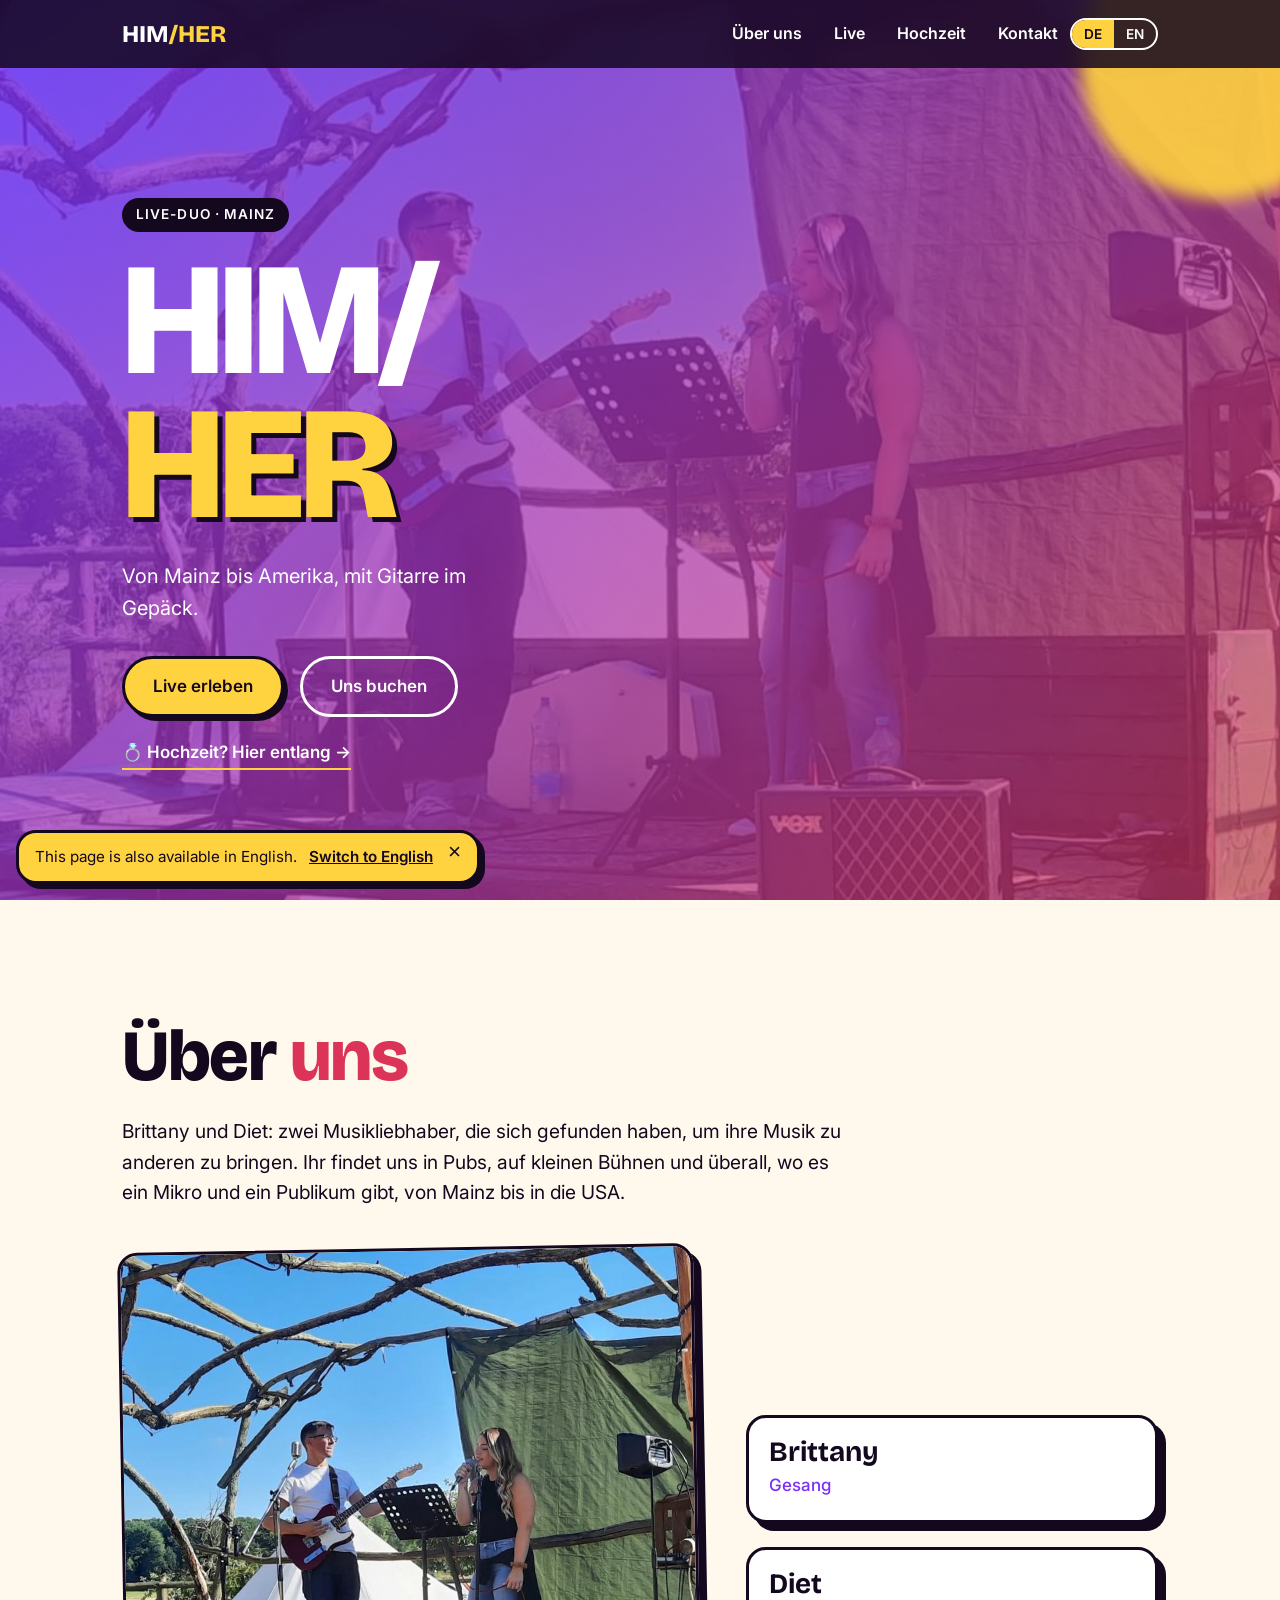
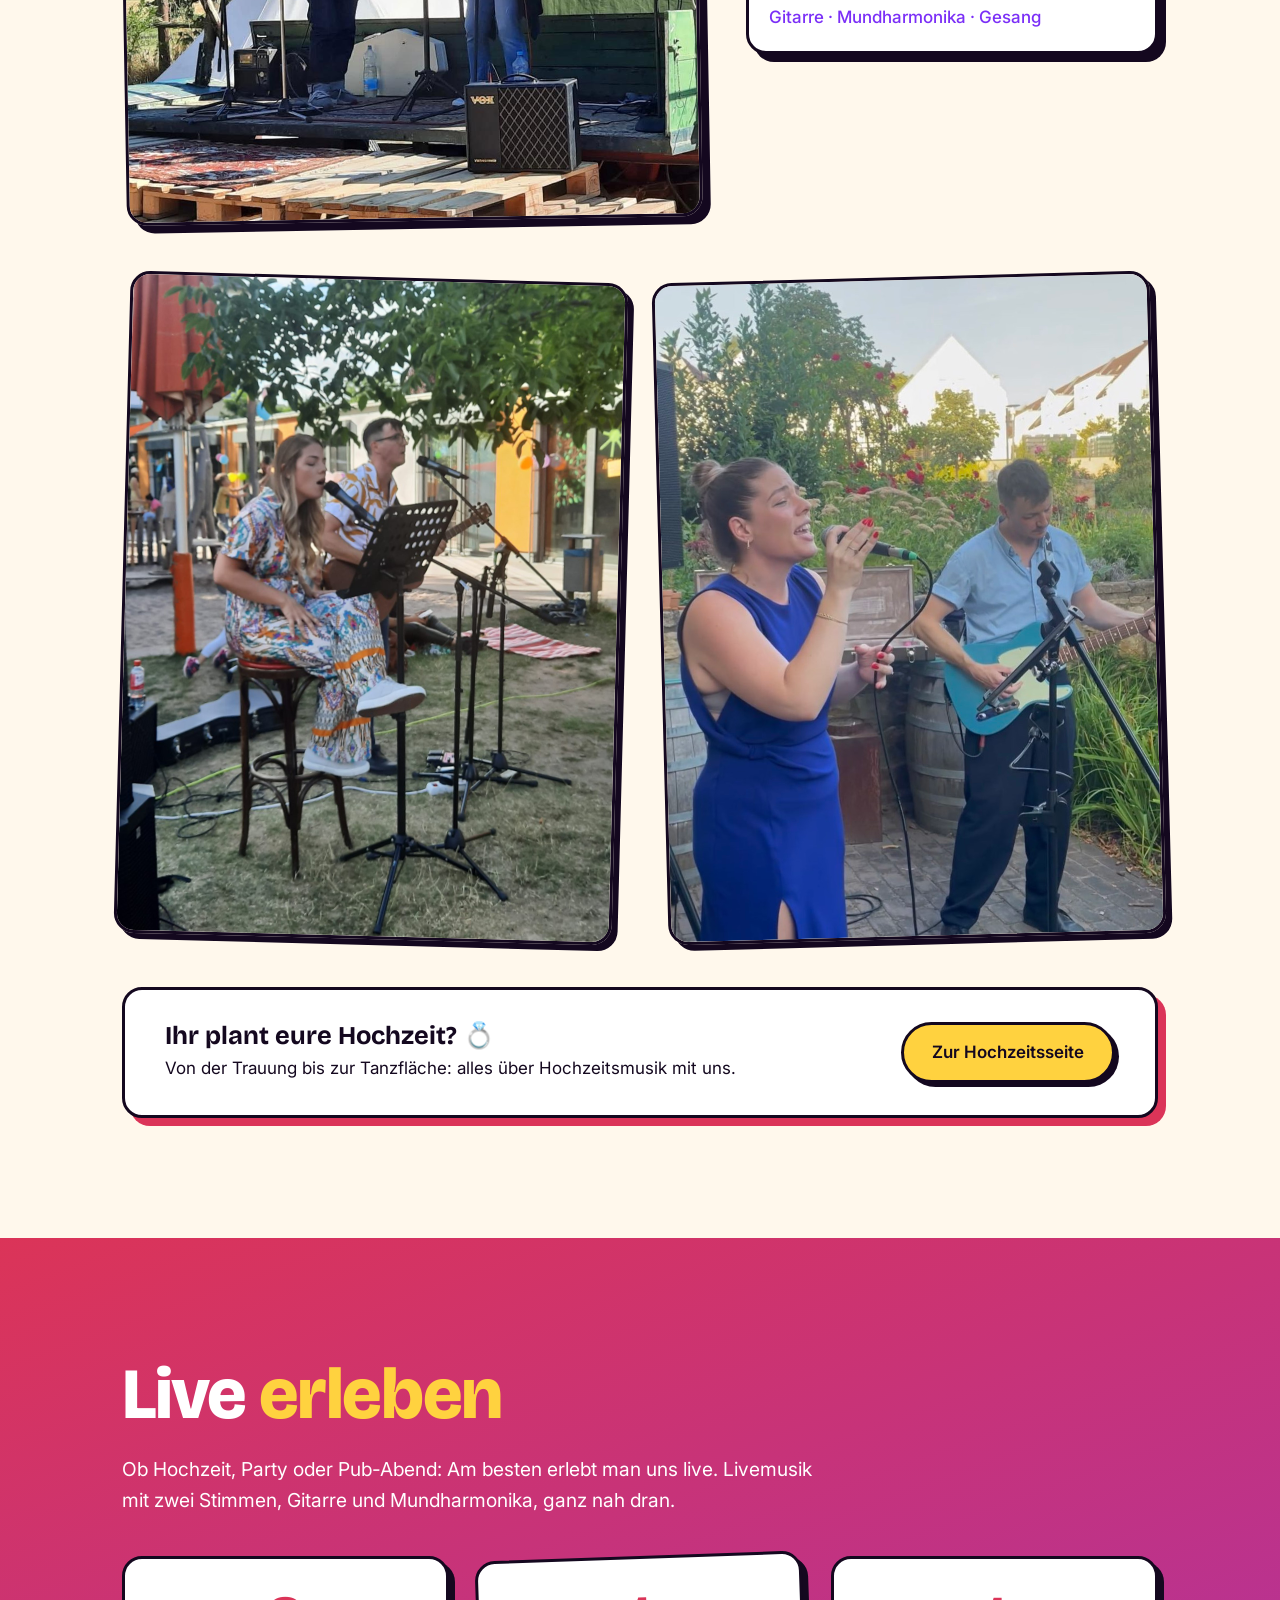
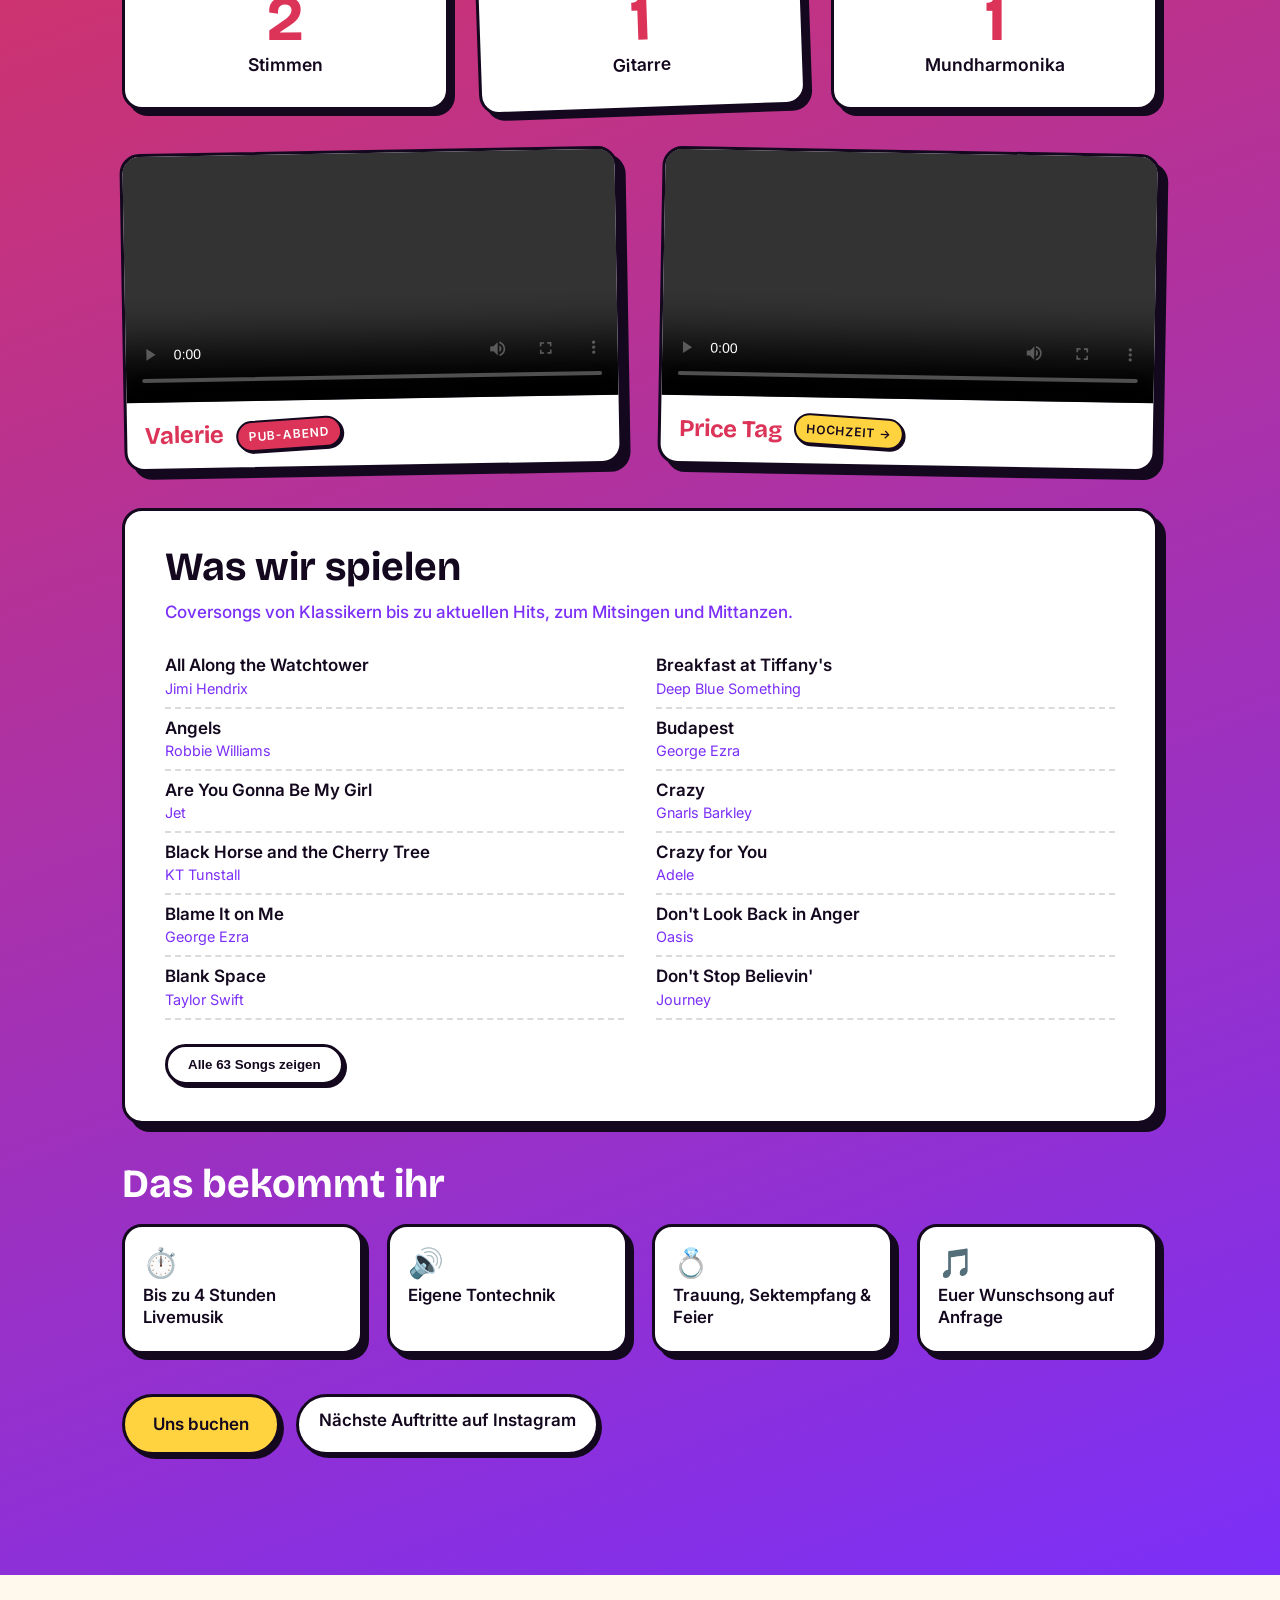
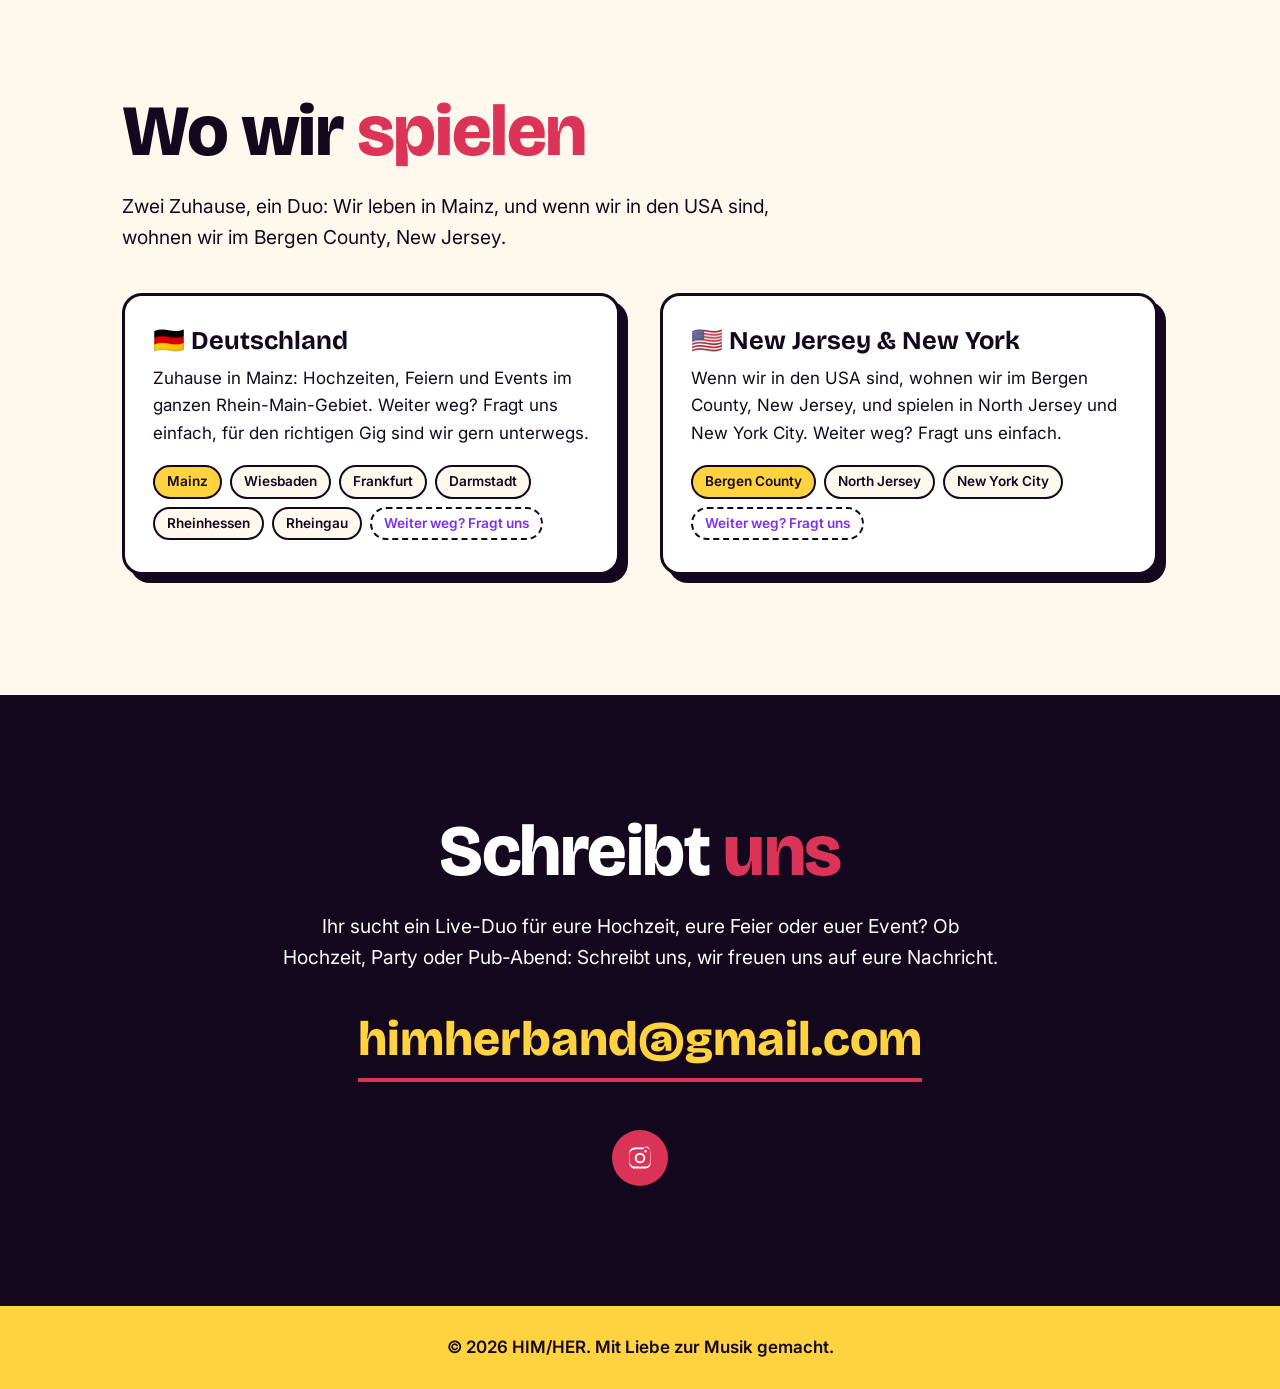
==== commit 9d6184e2: "Link to the wedding page from the hero and the wedding video sticker Co-Authored-By: Claude Opus 5.5" ====
--- a/index.html
+++ b/index.html
@@ -128,6 +128,7 @@
           <a href="#live" class="btn btn-primary">Live erleben</a>
           <a href="#contact" class="btn btn-ghost">Uns buchen</a>
         </div>
+        <a href="hochzeit/" class="hero-wedding-link">💍 Hochzeit? Hier entlang →</a>
       </div>
     </section>
 
@@ -225,7 +226,7 @@
             </video>
             <figcaption>
               <strong>Price Tag</strong>
-              <span class="tag tag-yellow">Hochzeit</span>
+              <a href="hochzeit/" class="tag tag-yellow tag-link" title="Zur Hochzeitsseite">Hochzeit →</a>
             </figcaption>
           </figure>
         </div>
--- a/css/style.css
+++ b/css/style.css
@@ -505,6 +505,24 @@
   color: var(--ink);
   transform: rotate(3deg);
 }
+/* Clickable sticker (the "Wedding" tag links to the wedding page) */
+.tag-link {
+  text-decoration: none;
+  transition: transform .15s ease, box-shadow .15s ease;
+}
+.tag-link:hover { transform: rotate(3deg) translate(-2px, -2px); box-shadow: 4px 4px 0 var(--ink); }
+
+/* Small "Wedding? This way →" link under the hero buttons */
+.hero-wedding-link {
+  display: inline-block;
+  margin-top: 22px;
+  color: #fff;
+  font-weight: 600;
+  text-decoration: none;
+  border-bottom: 2px solid var(--yellow);
+  padding-bottom: 2px;
+}
+.hero-wedding-link:hover { color: var(--yellow); }
 
 /* Song list: a white card, 1 column on phones, 2-3 on bigger screens.
    With JS, only the first 12 songs show until "Show all" is pressed. */
